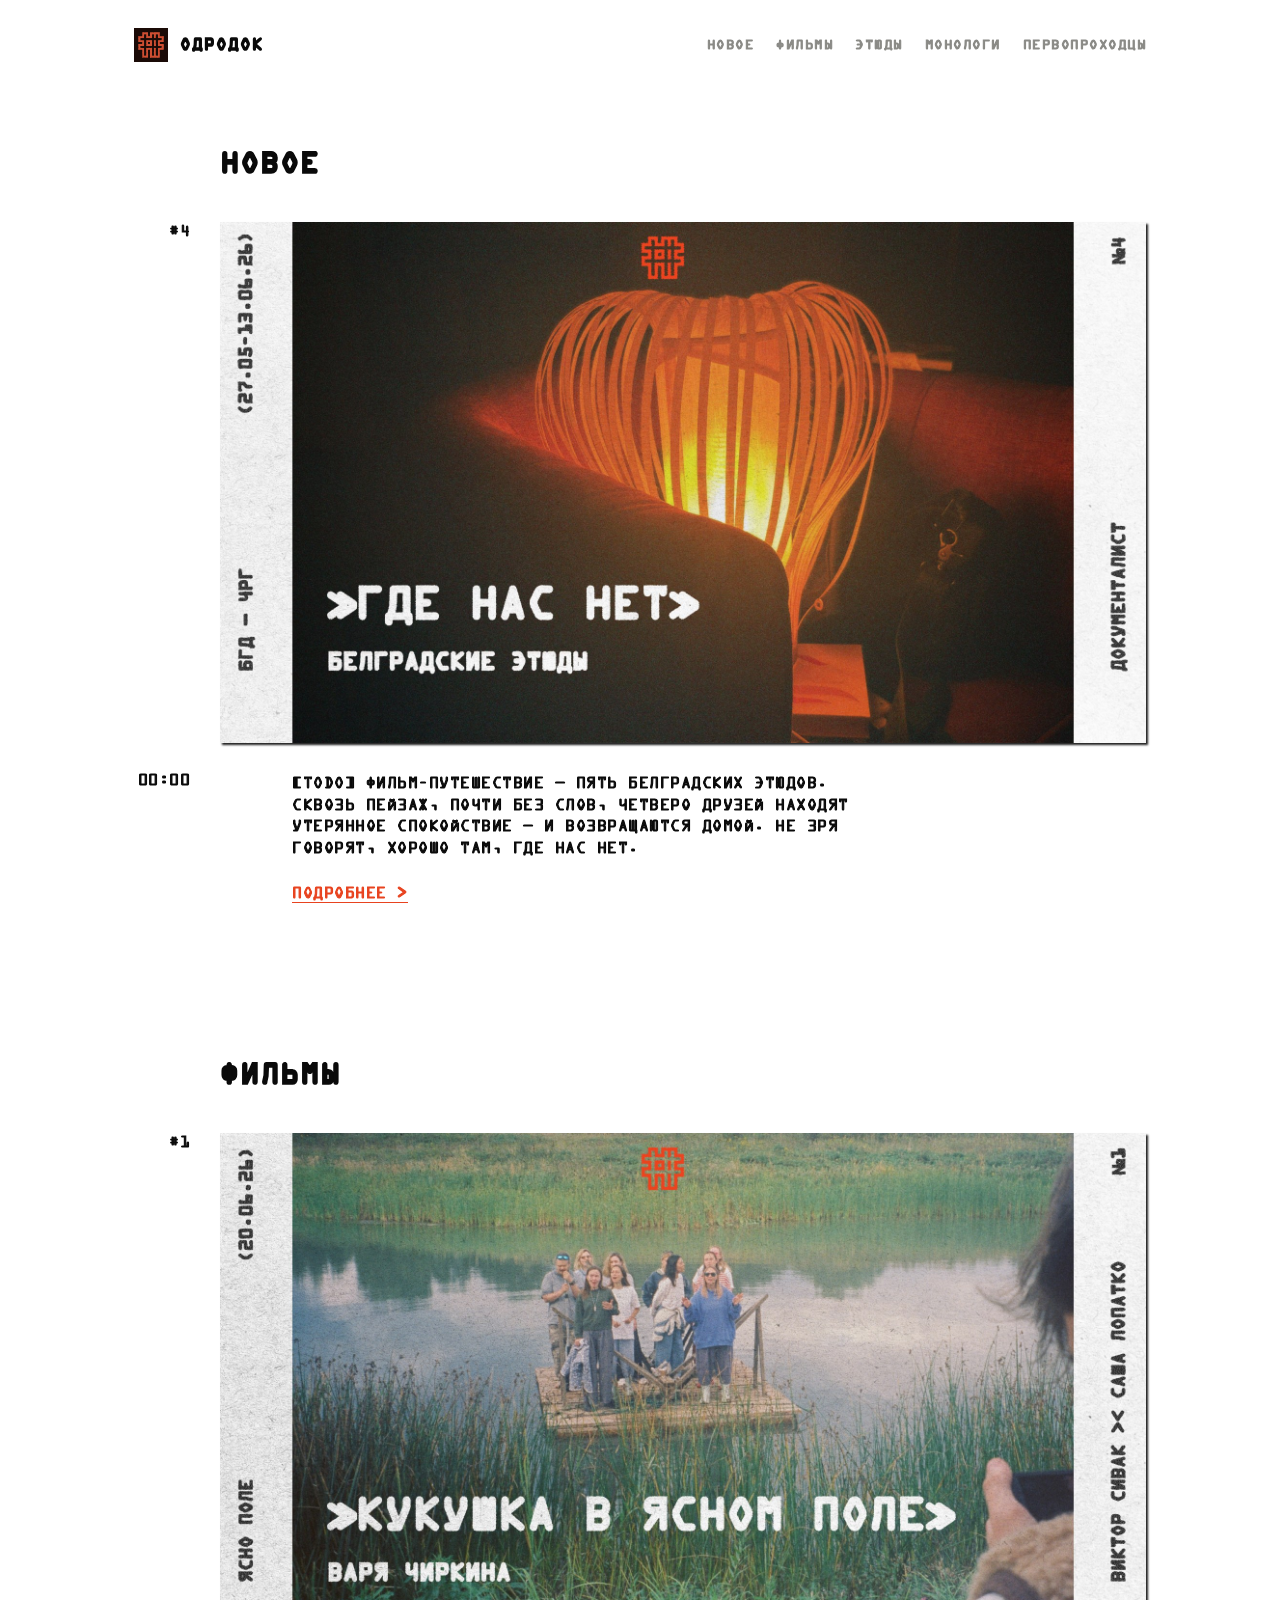
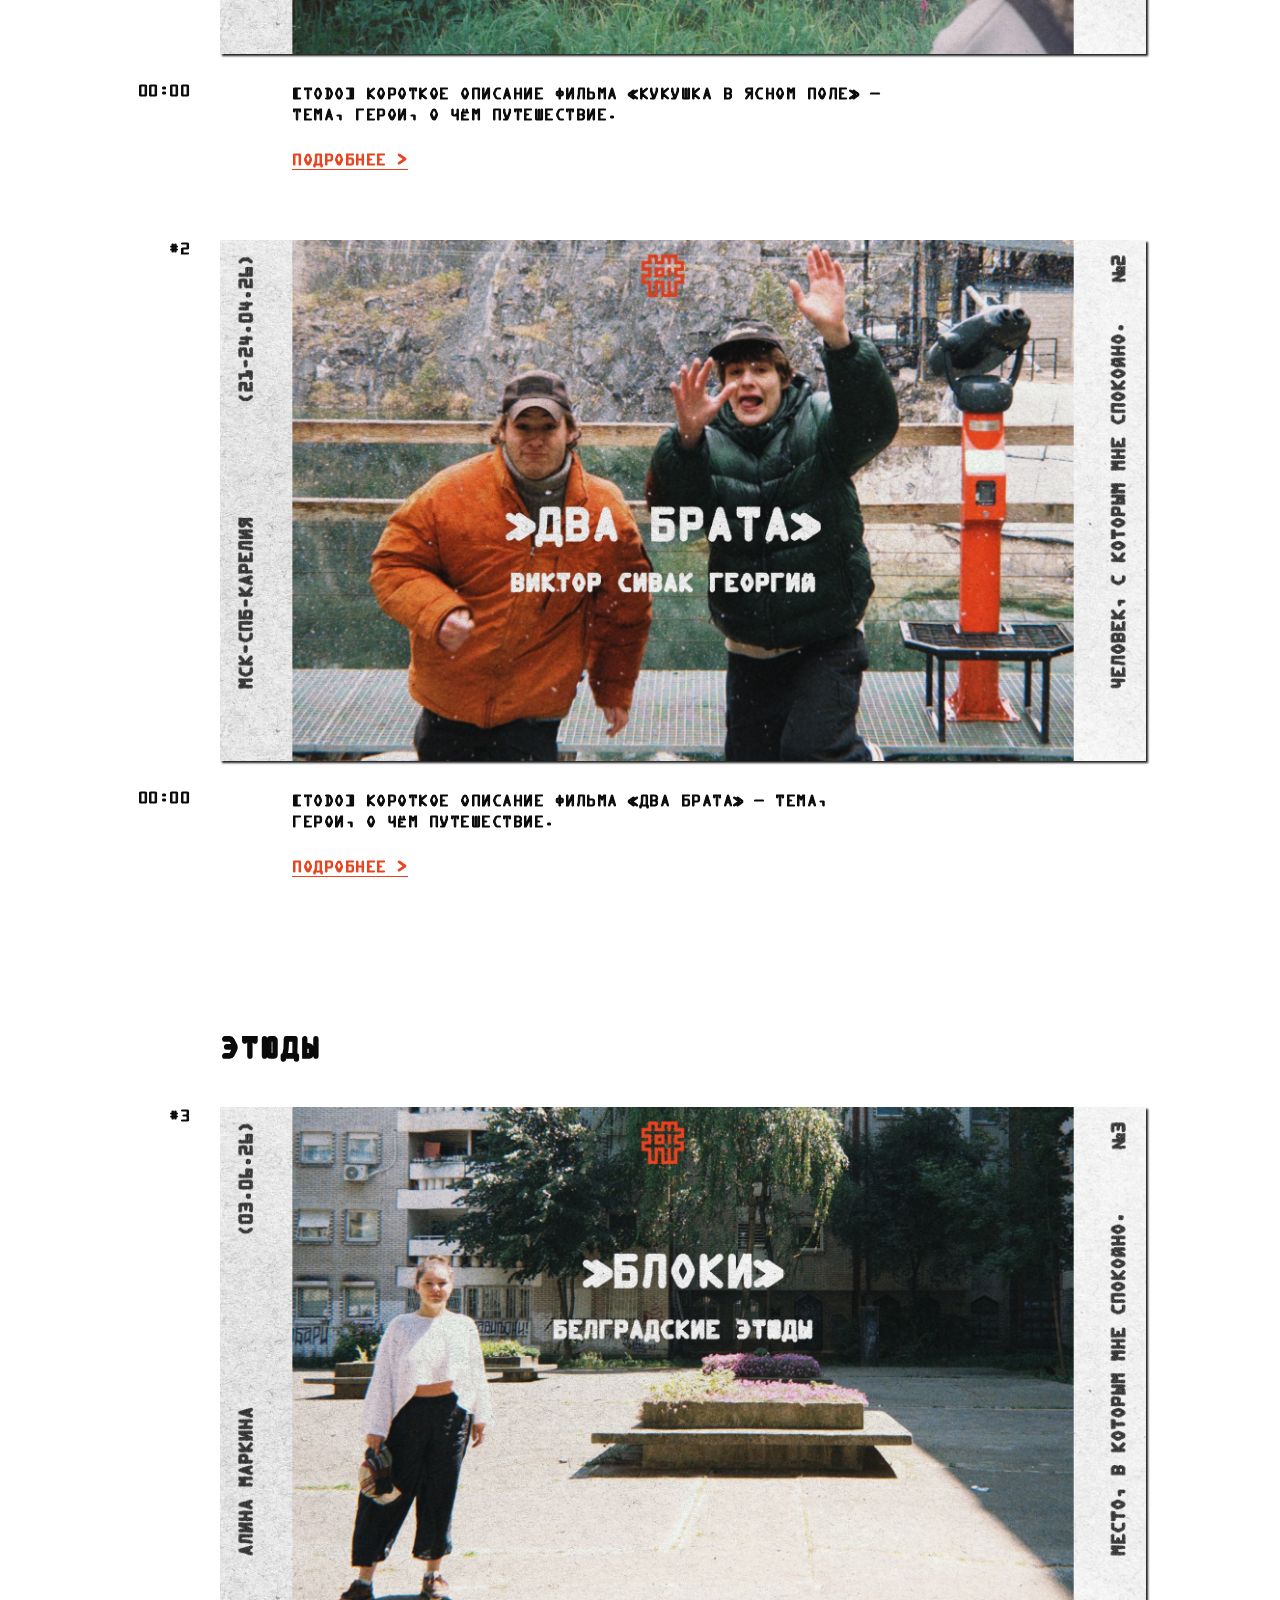
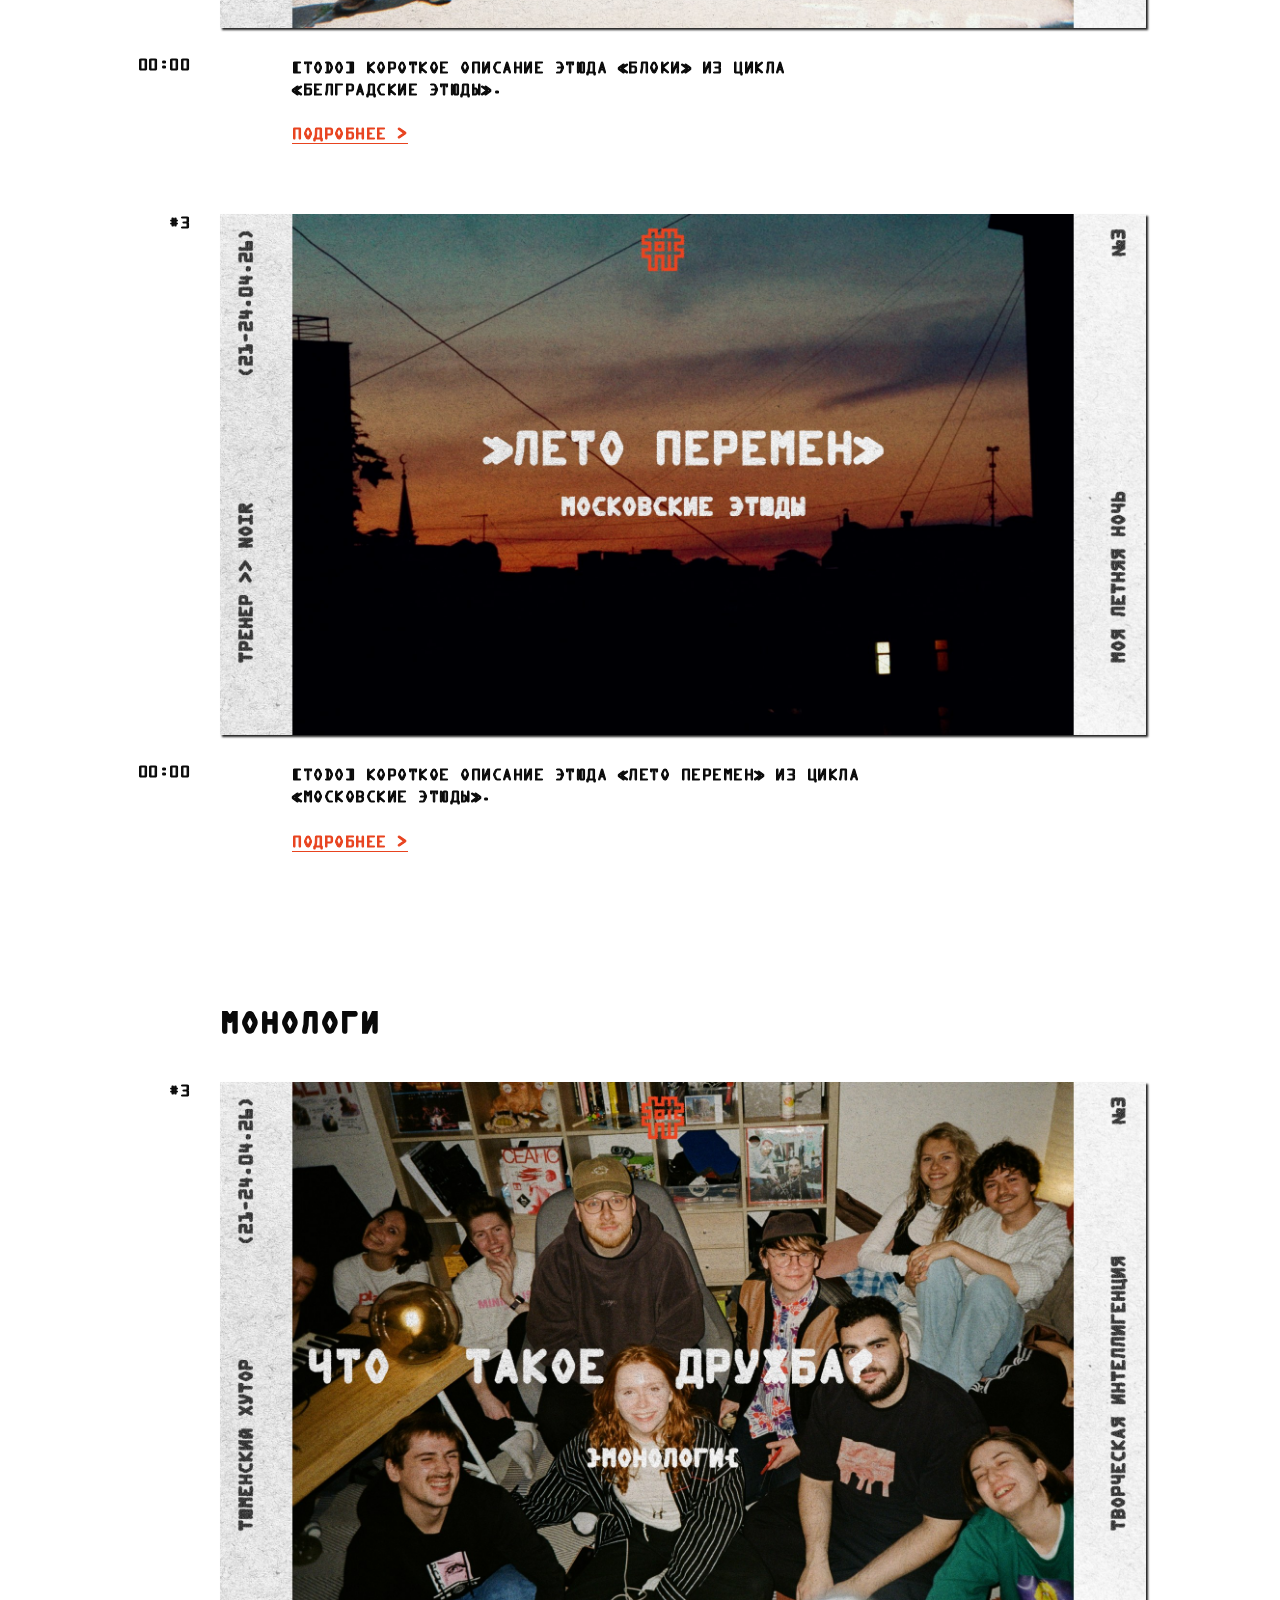
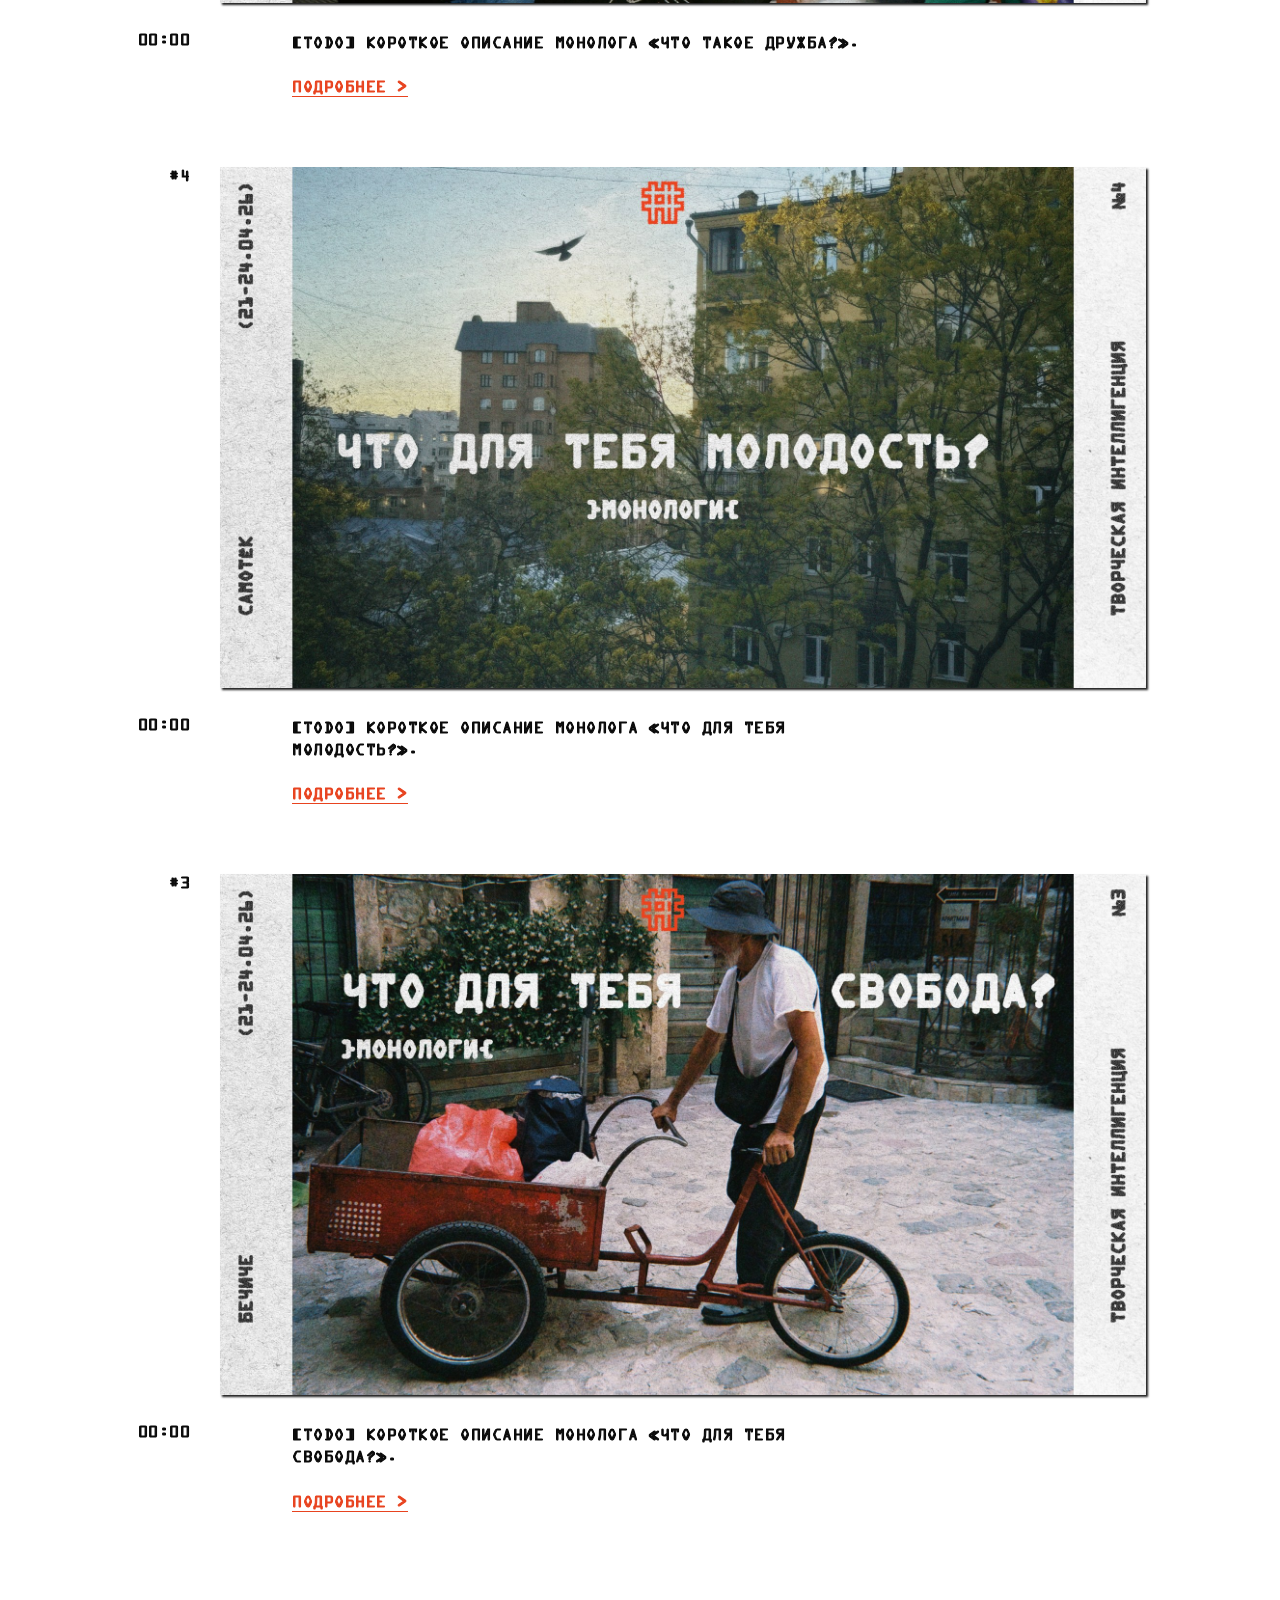
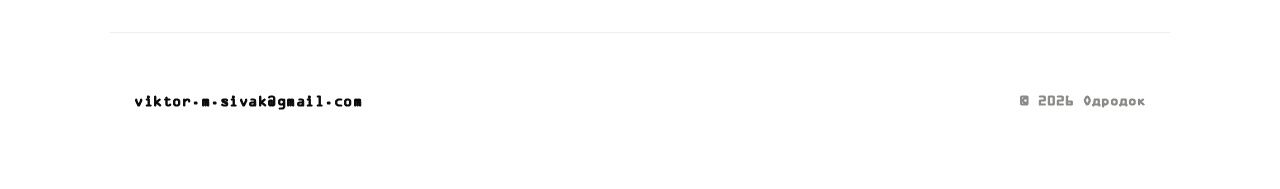
==== index.html @ 879e6e7f "Сайт odrodok.ru: главная, Первопроходцы, Воздух в Абрамцево" ====
<!DOCTYPE html>
<html lang="ru">
<head>
<meta charset="UTF-8">
<meta name="viewport" content="width=device-width, initial-scale=1.0">
<title>Одродок — документальные фильмы</title>
<meta name="description" content="Одродок — студия документального кино. Фильмы, этюды и монологи.">

<!--
  ЗАМЕНА ПЛЕЙСХОЛДЕРОВ:
  1) Kinescope: у каждой карточки атрибут data-video="KINESCOPE_ID_..." —
     впиши реальный id видео с kinescope.io (из ссылки/embed-кода), плеер подставится сам.
  2) Описания фильмов и хронометраж — черновой текст, отмечен как [TODO].
  Обложки — готовые файлы из папки проекта, лежат в assets/cards/.
-->

<style>
  @font-face{
    font-family: 'OCRABecker';
    src: url('assets/fonts/ocra-becker.otf') format('opentype');
    font-weight: normal;
    font-style: normal;
  }

  :root{
    --bg:#ffffff;
    --ink:#0a0a0a;
    --grey:#8a8a86;
    --accent:#e8431f;
    --paper:#f2f0ea;

    --frame-w: 1060px;
    /* колонка цифр слева + отбивка до рамки обложки */
    --num-col: 56px;
    --num-gap: 30px;
    /* ширина бокового поля обложки — 150/1920 исходника */
    --side: 7.8125%;

    /* толщина обводки текста */
    --stroke: 1.1px;
    --stroke-h: 1.7px; /* заголовки */

    /* единый кегль основного текста: цифры, описание, кнопка */
    --fs-body: 14px;
  }

  *{box-sizing:border-box;margin:0;padding:0;}

  body{
    background:var(--bg);
    color:var(--ink);
    font-family:'OCRABecker', monospace;
  }

  /* ОБВОДКА ТЕКСТА
     paint-order: stroke fill — обводка рисуется ПОД заливкой,
     поэтому буква утолщается наружу и контур виден, а не съедает внутренности.
     Толщина правится в одном месте — переменной --stroke. */
  body, h2, p, a, span, button, div{
    paint-order: stroke fill;
    -webkit-text-stroke: var(--stroke) currentColor;
  }

  a{color:inherit;text-decoration:none;}

  /* HEADER */
  header{
    display:flex;align-items:center;justify-content:space-between;
    max-width:var(--frame-w);margin:0 auto;
    padding:28px 24px 10px;
  }
  header .brand{display:flex;align-items:center;gap:12px;}
  header .brand img{width:34px;height:34px;display:block;}
  header .brand span{
    -webkit-text-stroke: var(--stroke-h) currentColor;
    font-size:15px;letter-spacing:1px;text-transform:uppercase;
  }
  header nav{display:flex;gap:22px;font-size:12px;letter-spacing:0.5px;text-transform:uppercase;}
  header nav a{color:var(--grey);}
  header nav a:hover{color:var(--ink);}

  /* SECTIONS */
  section.group{
    max-width:var(--frame-w);margin:0 auto;
    padding:80px 24px 10px;
  }
  /* заголовок встаёт по левой линии обложки (после колонки цифр) */
  section.group h2{
    -webkit-text-stroke: var(--stroke-h) currentColor;
    margin-left: calc(var(--num-col) + var(--num-gap));
    font-size:26px;
    letter-spacing:1px;
    text-transform:uppercase;
    margin-bottom:44px;
  }

  /* CARD — двухколоночная сетка: цифры | контент */
  .card{
    display:grid;
    grid-template-columns: var(--num-col) 1fr;
    column-gap: var(--num-gap);
    margin-bottom:70px;
  }
  /* колонка цифр: выравнивание по правому краю */
  .card .num{
    text-align:right;
    font-size:var(--fs-body);
    letter-spacing:0.5px;
    padding-top:2px;
  }

  /* ОБЛОЖКА — готовый файл целиком, 16:9, с тенью */
  .filmframe{
    display:block;
    aspect-ratio: 16 / 9;
    box-shadow: 2px 2px 2px rgba(0,0,0,0.88);
  }
  .filmframe img{display:block;width:100%;height:100%;object-fit:cover;}

  /* ОПИСАНИЕ — отступ равен боковому полю обложки */
  .card .meta{
    grid-column: 2;
    padding-left: var(--side);
    padding-top:30px;
  }
  /* описание — тот же кегль и трекинг, что у цифр */
  .card .meta p{
    font-size:var(--fs-body);
    line-height:1.55;
    letter-spacing:0.5px;
    text-transform:uppercase;
    max-width:600px;
  }
  .card .watch{
    display:inline-block;
    margin-top:26px;
    font-size:var(--fs-body);
    letter-spacing:0.5px;
    text-transform:uppercase;
    color:var(--accent);
    border-bottom:1px solid var(--accent);
    cursor:pointer;
    background:none;
    border-top:none;border-left:none;border-right:none;
    font-family:inherit;
    padding:0 0 2px;
  }
  .card .watch:hover{opacity:0.7;}

  /* строка с таймингом: цифра слева, описание справа */
  .card .num.runtime{padding-top:30px;}

  /* FOOTER */
  footer{
    max-width:var(--frame-w);margin:40px auto 0;
    padding:60px 24px 80px;
    display:flex;justify-content:space-between;align-items:center;
    border-top:1px solid #eee;
  }
  footer .contact a{
    font-size:13px;letter-spacing:0.5px;
  }
  footer .copy{
    font-size:12px;color:var(--grey);
  }

  /* MODAL PLAYER */
  .player-overlay{
    position:fixed;inset:0;
    background:rgba(10,10,10,0.92);
    display:none;align-items:center;justify-content:center;
    z-index:100;padding:40px 20px;
  }
  .player-overlay.open{display:flex;}
  .player-box{
    width:100%;max-width:1100px;
    aspect-ratio:16/9;background:#111;position:relative;
  }
  .player-box iframe{width:100%;height:100%;border:0;display:block;}
  .player-close{
    position:absolute;top:-40px;right:0;
    background:none;border:none;color:#fff;font-family:inherit;
    font-size:14px;letter-spacing:1px;text-transform:uppercase;
  }

  @media(max-width:640px){
    :root{--num-col:34px;--num-gap:12px;}
    section.group h2{font-size:19px;margin-bottom:28px;}
    .card .num{font-size:11px;}
  }
</style>
</head>
<body>

<header>
  <div class="brand">
    <img src="assets/logo.png" alt="Одродок">
    <span>Одродок</span>
  </div>
  <nav>
    <a href="#new">Новое</a>
    <a href="#films">Фильмы</a>
    <a href="#etudes">Этюды</a>
    <a href="#monologues">Монологи</a>
    <a href="pervoprohodcy.html">Первопроходцы</a>
  </nav>
</header>

<!-- НОВОЕ -->
<section class="group" id="new">
  <h2>Новое</h2>

  <div class="card">
    <div class="num">#4</div>
    <div class="filmframe"><img src="assets/cards/gde-nas-net.jpg" alt="Где нас нет — Белградские этюды"></div>
    <div class="num runtime">00:00</div>
    <div class="meta">
      <p>[TODO] Фильм-путешествие — пять белградских этюдов. Сквозь пейзаж, почти без слов, четверо друзей находят утерянное спокойствие — и возвращаются домой. Не зря говорят, хорошо там, где нас нет.</p>
      <button class="watch" data-video="KINESCOPE_ID_GDE_NAS_NET">Подробнее &gt;</button>
    </div>
  </div>
</section>

<!-- ФИЛЬМЫ -->
<section class="group" id="films">
  <h2>Фильмы</h2>

  <div class="card">
    <div class="num">#1</div>
    <div class="filmframe"><img src="assets/cards/kukushka.jpg" alt="Кукушка в Ясном поле"></div>
    <div class="num runtime">00:00</div>
    <div class="meta">
      <p>[TODO] Короткое описание фильма «Кукушка в Ясном поле» — тема, герои, о чём путешествие.</p>
      <button class="watch" data-video="KINESCOPE_ID_KUKUSHKA">Подробнее &gt;</button>
    </div>
  </div>

  <div class="card">
    <div class="num">#2</div>
    <div class="filmframe"><img src="assets/cards/dva-brata.jpg" alt="Два брата"></div>
    <div class="num runtime">00:00</div>
    <div class="meta">
      <p>[TODO] Короткое описание фильма «Два брата» — тема, герои, о чём путешествие.</p>
      <button class="watch" data-video="KINESCOPE_ID_DVA_BRATA">Подробнее &gt;</button>
    </div>
  </div>
</section>

<!-- ЭТЮДЫ -->
<section class="group" id="etudes">
  <h2>Этюды</h2>

  <div class="card">
    <div class="num">#3</div>
    <div class="filmframe"><img src="assets/cards/bloki.jpg" alt="Блоки — Белградские этюды"></div>
    <div class="num runtime">00:00</div>
    <div class="meta">
      <p>[TODO] Короткое описание этюда «Блоки» из цикла «Белградские этюды».</p>
      <button class="watch" data-video="KINESCOPE_ID_BLOKI">Подробнее &gt;</button>
    </div>
  </div>

  <div class="card">
    <div class="num">#3</div>
    <div class="filmframe"><img src="assets/cards/leto-peremen.jpg" alt="Лето перемен — Московские этюды"></div>
    <div class="num runtime">00:00</div>
    <div class="meta">
      <p>[TODO] Короткое описание этюда «Лето перемен» из цикла «Московские этюды».</p>
      <button class="watch" data-video="KINESCOPE_ID_LETO_PEREMEN">Подробнее &gt;</button>
    </div>
  </div>
</section>

<!-- МОНОЛОГИ -->
<section class="group" id="monologues">
  <h2>Монологи</h2>

  <div class="card">
    <div class="num">#3</div>
    <div class="filmframe"><img src="assets/cards/chto-takoe-druzhba.jpg" alt="Что такое дружба?"></div>
    <div class="num runtime">00:00</div>
    <div class="meta">
      <p>[TODO] Короткое описание монолога «Что такое дружба?».</p>
      <button class="watch" data-video="KINESCOPE_ID_DRUZHBA">Подробнее &gt;</button>
    </div>
  </div>

  <div class="card">
    <div class="num">#4</div>
    <div class="filmframe"><img src="assets/cards/chto-dlya-tebya-molodost.jpg" alt="Что для тебя молодость?"></div>
    <div class="num runtime">00:00</div>
    <div class="meta">
      <p>[TODO] Короткое описание монолога «Что для тебя молодость?».</p>
      <button class="watch" data-video="KINESCOPE_ID_MOLODOST">Подробнее &gt;</button>
    </div>
  </div>

  <div class="card">
    <div class="num">#3</div>
    <div class="filmframe"><img src="assets/cards/chto-dlya-tebya-svoboda.jpg" alt="Что для тебя свобода?"></div>
    <div class="num runtime">00:00</div>
    <div class="meta">
      <p>[TODO] Короткое описание монолога «Что для тебя свобода?».</p>
      <button class="watch" data-video="KINESCOPE_ID_SVOBODA">Подробнее &gt;</button>
    </div>
  </div>
</section>

<footer>
  <div class="contact"><a href="mailto:viktor.m.sivak@gmail.com">viktor.m.sivak@gmail.com</a></div>
  <div class="copy">© 2026 Одродок</div>
</footer>

<div class="player-overlay" id="playerOverlay">
  <div class="player-box">
    <button class="player-close" id="playerClose">Закрыть ✕</button>
    <iframe id="playerFrame" src="" allow="autoplay; fullscreen; picture-in-picture" allowfullscreen></iframe>
  </div>
</div>

<script>
  var overlay = document.getElementById('playerOverlay');
  var frame = document.getElementById('playerFrame');

  document.querySelectorAll('.watch').forEach(function(btn){
    btn.addEventListener('click', function(){
      var id = btn.getAttribute('data-video');
      // Kinescope embed: замени KINESCOPE_ID_... в data-video на реальный id видео
      frame.src = 'https://kinescope.io/embed/' + id;
      overlay.classList.add('open');
    });
  });

  function closePlayer(){
    overlay.classList.remove('open');
    frame.src = '';
  }
  document.getElementById('playerClose').addEventListener('click', closePlayer);
  overlay.addEventListener('click', function(e){
    if(e.target === overlay) closePlayer();
  });
</script>

</body>
</html>
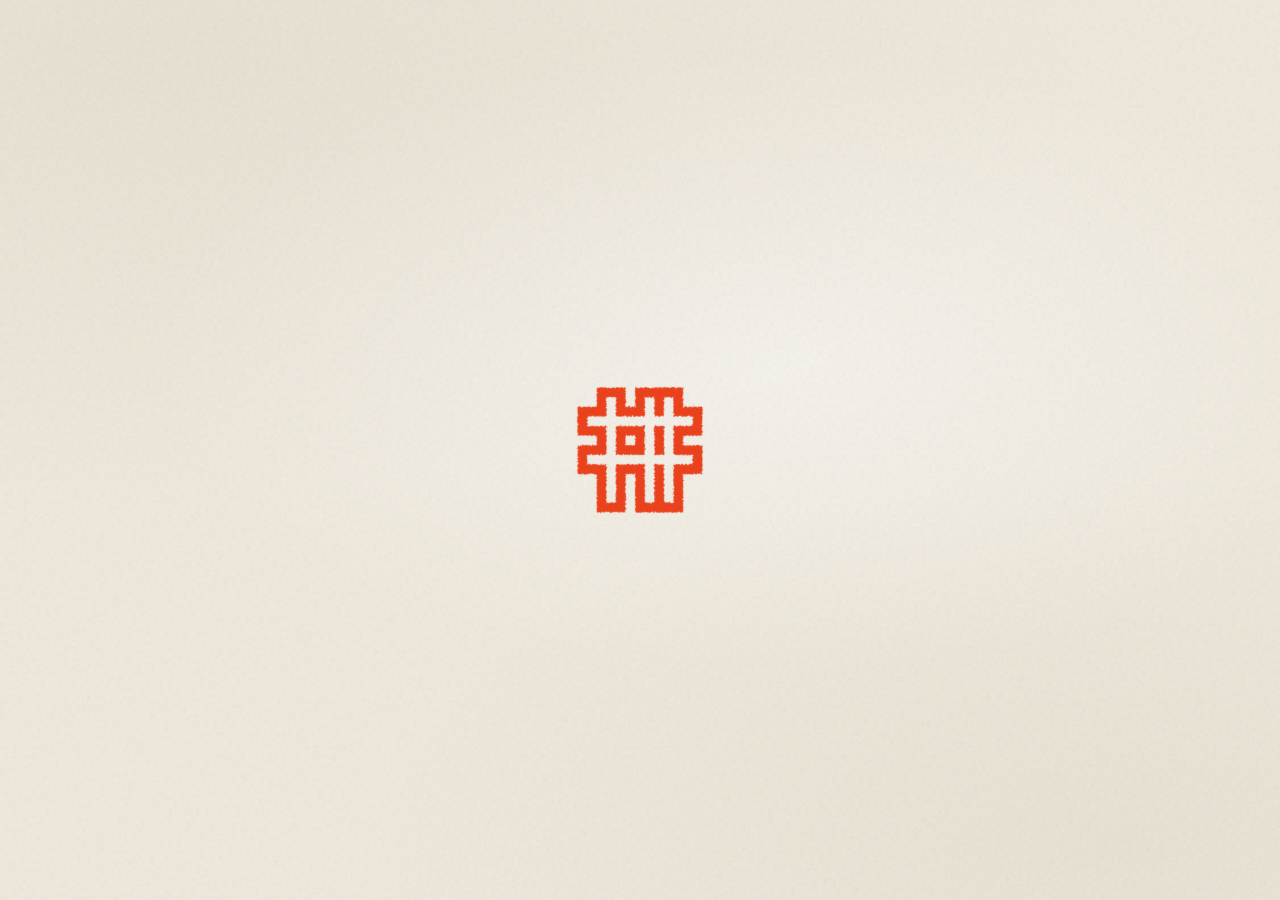
==== commit abe1599c: "Автодеплой на reg.ru через GitHub Actions; чистка неиспользуемых ассетов - index.html теперь заглушк" ====
--- a/index.html
+++ b/index.html
@@ -2,344 +2,67 @@
 <html lang="ru">
 <head>
 <meta charset="UTF-8">
-<meta name="viewport" content="width=device-width, initial-scale=1.0">
-<title>Одродок — документальные фильмы</title>
-<meta name="description" content="Одродок — студия документального кино. Фильмы, этюды и монологи.">
+<meta name="viewport" content="width=device-width, initial-scale=1">
+<title>Одродок</title>
+<meta name="description" content="Одродок — документальное кино.">
 
-<!--
-  ЗАМЕНА ПЛЕЙСХОЛДЕРОВ:
-  1) Kinescope: у каждой карточки атрибут data-video="KINESCOPE_ID_..." —
-     впиши реальный id видео с kinescope.io (из ссылки/embed-кода), плеер подставится сам.
-  2) Описания фильмов и хронометраж — черновой текст, отмечен как [TODO].
-  Обложки — готовые файлы из папки проекта, лежат в assets/cards/.
--->
+<link rel="icon" href="/favicon.ico" sizes="any">
+<link rel="apple-touch-icon" href="/assets/icons/apple-touch-icon.png">
+<link rel="manifest" href="/site.webmanifest">
+<meta name="theme-color" content="#f2ece0">
+<meta property="og:type" content="website">
+<meta property="og:site_name" content="Одродок">
+<meta property="og:title" content="Одродок">
+<meta property="og:description" content="Документальное кино.">
+<meta property="og:url" content="https://odrodok.ru/">
+<meta property="og:image" content="https://odrodok.ru/assets/icons/icon-512.png">
 
 <style>
-  @font-face{
-    font-family: 'OCRABecker';
-    src: url('assets/fonts/ocra-becker.otf') format('opentype');
-    font-weight: normal;
-    font-style: normal;
-  }
+@font-face{ font-family:"OCRABecker"; font-weight:400; font-style:normal; font-display:swap;
+  src:url('assets/fonts/ocra-becker.otf') format('opentype'); }
 
-  :root{
-    --bg:#ffffff;
-    --ink:#0a0a0a;
-    --grey:#8a8a86;
-    --accent:#e8431f;
-    --paper:#f2f0ea;
+:root{
+  --c-paper: rgb(242, 236, 224);
+  --c-ink:   rgb(23, 21, 18);
+  --paper:var(--c-paper); --ink:var(--c-ink);
+}
 
-    --frame-w: 1060px;
-    /* колонка цифр слева + отбивка до рамки обложки */
-    --num-col: 56px;
-    --num-gap: 30px;
-    /* ширина бокового поля обложки — 150/1920 исходника */
-    --side: 7.8125%;
+*{ box-sizing:border-box; }
 
-    /* толщина обводки текста */
-    --stroke: 1.1px;
-    --stroke-h: 1.7px; /* заголовки */
+html,body{ margin:0; padding:0; height:100%; }
 
-    /* единый кегль основного текста: цифры, описание, кнопка */
-    --fs-body: 14px;
-  }
+body{
+  display:flex; align-items:center; justify-content:center;
+  color:var(--ink);
+  font-family:"OCRABecker", monospace;
 
-  *{box-sizing:border-box;margin:0;padding:0;}
+  background-color:var(--paper);
+  background-image:
+    radial-gradient(120% 80% at 12% 6%,  rgba(120, 95, 55, .055), transparent 62%),
+    radial-gradient(100% 70% at 88% 94%, rgba(120, 95, 55, .05),  transparent 60%),
+    radial-gradient(70% 50% at 60% 40%,  rgba(255,255,255,.5),    transparent 70%);
+  background-attachment:fixed;
+}
 
-  body{
-    background:var(--bg);
-    color:var(--ink);
-    font-family:'OCRABecker', monospace;
-  }
+/* зерно бумаги — два слоя */
+body::before,
+body::after{
+  content:""; position:fixed; inset:0; pointer-events:none; mix-blend-mode:multiply;
+}
+body::before{
+  z-index:2; opacity:.075;
+  background-image:url("data:image/svg+xml,%3Csvg xmlns='http://www.w3.org/2000/svg' width='300' height='300'%3E%3Cfilter id='f'%3E%3CfeTurbulence type='fractalNoise' baseFrequency='0.22' numOctaves='5' stitchTiles='stitch'/%3E%3C/filter%3E%3Crect width='100%25' height='100%25' filter='url(%23f)'/%3E%3C/svg%3E");
+}
+body::after{
+  z-index:3; opacity:.11;
+  background-image:url("data:image/svg+xml,%3Csvg xmlns='http://www.w3.org/2000/svg' width='220' height='220'%3E%3Cfilter id='n'%3E%3CfeTurbulence type='fractalNoise' baseFrequency='0.9' numOctaves='4' stitchTiles='stitch'/%3E%3C/filter%3E%3Crect width='100%25' height='100%25' filter='url(%23n)'/%3E%3C/svg%3E");
+}
 
-  /* ОБВОДКА ТЕКСТА
-     paint-order: stroke fill — обводка рисуется ПОД заливкой,
-     поэтому буква утолщается наружу и контур виден, а не съедает внутренности.
-     Толщина правится в одном месте — переменной --stroke. */
-  body, h2, p, a, span, button, div{
-    paint-order: stroke fill;
-    -webkit-text-stroke: var(--stroke) currentColor;
-  }
-
-  a{color:inherit;text-decoration:none;}
-
-  /* HEADER */
-  header{
-    display:flex;align-items:center;justify-content:space-between;
-    max-width:var(--frame-w);margin:0 auto;
-    padding:28px 24px 10px;
-  }
-  header .brand{display:flex;align-items:center;gap:12px;}
-  header .brand img{width:34px;height:34px;display:block;}
-  header .brand span{
-    -webkit-text-stroke: var(--stroke-h) currentColor;
-    font-size:15px;letter-spacing:1px;text-transform:uppercase;
-  }
-  header nav{display:flex;gap:22px;font-size:12px;letter-spacing:0.5px;text-transform:uppercase;}
-  header nav a{color:var(--grey);}
-  header nav a:hover{color:var(--ink);}
-
-  /* SECTIONS */
-  section.group{
-    max-width:var(--frame-w);margin:0 auto;
-    padding:80px 24px 10px;
-  }
-  /* заголовок встаёт по левой линии обложки (после колонки цифр) */
-  section.group h2{
-    -webkit-text-stroke: var(--stroke-h) currentColor;
-    margin-left: calc(var(--num-col) + var(--num-gap));
-    font-size:26px;
-    letter-spacing:1px;
-    text-transform:uppercase;
-    margin-bottom:44px;
-  }
-
-  /* CARD — двухколоночная сетка: цифры | контент */
-  .card{
-    display:grid;
-    grid-template-columns: var(--num-col) 1fr;
-    column-gap: var(--num-gap);
-    margin-bottom:70px;
-  }
-  /* колонка цифр: выравнивание по правому краю */
-  .card .num{
-    text-align:right;
-    font-size:var(--fs-body);
-    letter-spacing:0.5px;
-    padding-top:2px;
-  }
-
-  /* ОБЛОЖКА — готовый файл целиком, 16:9, с тенью */
-  .filmframe{
-    display:block;
-    aspect-ratio: 16 / 9;
-    box-shadow: 2px 2px 2px rgba(0,0,0,0.88);
-  }
-  .filmframe img{display:block;width:100%;height:100%;object-fit:cover;}
-
-  /* ОПИСАНИЕ — отступ равен боковому полю обложки */
-  .card .meta{
-    grid-column: 2;
-    padding-left: var(--side);
-    padding-top:30px;
-  }
-  /* описание — тот же кегль и трекинг, что у цифр */
-  .card .meta p{
-    font-size:var(--fs-body);
-    line-height:1.55;
-    letter-spacing:0.5px;
-    text-transform:uppercase;
-    max-width:600px;
-  }
-  .card .watch{
-    display:inline-block;
-    margin-top:26px;
-    font-size:var(--fs-body);
-    letter-spacing:0.5px;
-    text-transform:uppercase;
-    color:var(--accent);
-    border-bottom:1px solid var(--accent);
-    cursor:pointer;
-    background:none;
-    border-top:none;border-left:none;border-right:none;
-    font-family:inherit;
-    padding:0 0 2px;
-  }
-  .card .watch:hover{opacity:0.7;}
-
-  /* строка с таймингом: цифра слева, описание справа */
-  .card .num.runtime{padding-top:30px;}
-
-  /* FOOTER */
-  footer{
-    max-width:var(--frame-w);margin:40px auto 0;
-    padding:60px 24px 80px;
-    display:flex;justify-content:space-between;align-items:center;
-    border-top:1px solid #eee;
-  }
-  footer .contact a{
-    font-size:13px;letter-spacing:0.5px;
-  }
-  footer .copy{
-    font-size:12px;color:var(--grey);
-  }
-
-  /* MODAL PLAYER */
-  .player-overlay{
-    position:fixed;inset:0;
-    background:rgba(10,10,10,0.92);
-    display:none;align-items:center;justify-content:center;
-    z-index:100;padding:40px 20px;
-  }
-  .player-overlay.open{display:flex;}
-  .player-box{
-    width:100%;max-width:1100px;
-    aspect-ratio:16/9;background:#111;position:relative;
-  }
-  .player-box iframe{width:100%;height:100%;border:0;display:block;}
-  .player-close{
-    position:absolute;top:-40px;right:0;
-    background:none;border:none;color:#fff;font-family:inherit;
-    font-size:14px;letter-spacing:1px;text-transform:uppercase;
-  }
-
-  @media(max-width:640px){
-    :root{--num-col:34px;--num-gap:12px;}
-    section.group h2{font-size:19px;margin-bottom:28px;}
-    .card .num{font-size:11px;}
-  }
+.mark{ position:relative; z-index:1; }
+.mark img{ display:block; width:clamp(64px, 12vw, 128px); height:auto; }
 </style>
 </head>
 <body>
-
-<header>
-  <div class="brand">
-    <img src="assets/logo.png" alt="Одродок">
-    <span>Одродок</span>
-  </div>
-  <nav>
-    <a href="#new">Новое</a>
-    <a href="#films">Фильмы</a>
-    <a href="#etudes">Этюды</a>
-    <a href="#monologues">Монологи</a>
-    <a href="pervoprohodcy.html">Первопроходцы</a>
-  </nav>
-</header>
-
-<!-- НОВОЕ -->
-<section class="group" id="new">
-  <h2>Новое</h2>
-
-  <div class="card">
-    <div class="num">#4</div>
-    <div class="filmframe"><img src="assets/cards/gde-nas-net.jpg" alt="Где нас нет — Белградские этюды"></div>
-    <div class="num runtime">00:00</div>
-    <div class="meta">
-      <p>[TODO] Фильм-путешествие — пять белградских этюдов. Сквозь пейзаж, почти без слов, четверо друзей находят утерянное спокойствие — и возвращаются домой. Не зря говорят, хорошо там, где нас нет.</p>
-      <button class="watch" data-video="KINESCOPE_ID_GDE_NAS_NET">Подробнее &gt;</button>
-    </div>
-  </div>
-</section>
-
-<!-- ФИЛЬМЫ -->
-<section class="group" id="films">
-  <h2>Фильмы</h2>
-
-  <div class="card">
-    <div class="num">#1</div>
-    <div class="filmframe"><img src="assets/cards/kukushka.jpg" alt="Кукушка в Ясном поле"></div>
-    <div class="num runtime">00:00</div>
-    <div class="meta">
-      <p>[TODO] Короткое описание фильма «Кукушка в Ясном поле» — тема, герои, о чём путешествие.</p>
-      <button class="watch" data-video="KINESCOPE_ID_KUKUSHKA">Подробнее &gt;</button>
-    </div>
-  </div>
-
-  <div class="card">
-    <div class="num">#2</div>
-    <div class="filmframe"><img src="assets/cards/dva-brata.jpg" alt="Два брата"></div>
-    <div class="num runtime">00:00</div>
-    <div class="meta">
-      <p>[TODO] Короткое описание фильма «Два брата» — тема, герои, о чём путешествие.</p>
-      <button class="watch" data-video="KINESCOPE_ID_DVA_BRATA">Подробнее &gt;</button>
-    </div>
-  </div>
-</section>
-
-<!-- ЭТЮДЫ -->
-<section class="group" id="etudes">
-  <h2>Этюды</h2>
-
-  <div class="card">
-    <div class="num">#3</div>
-    <div class="filmframe"><img src="assets/cards/bloki.jpg" alt="Блоки — Белградские этюды"></div>
-    <div class="num runtime">00:00</div>
-    <div class="meta">
-      <p>[TODO] Короткое описание этюда «Блоки» из цикла «Белградские этюды».</p>
-      <button class="watch" data-video="KINESCOPE_ID_BLOKI">Подробнее &gt;</button>
-    </div>
-  </div>
-
-  <div class="card">
-    <div class="num">#3</div>
-    <div class="filmframe"><img src="assets/cards/leto-peremen.jpg" alt="Лето перемен — Московские этюды"></div>
-    <div class="num runtime">00:00</div>
-    <div class="meta">
-      <p>[TODO] Короткое описание этюда «Лето перемен» из цикла «Московские этюды».</p>
-      <button class="watch" data-video="KINESCOPE_ID_LETO_PEREMEN">Подробнее &gt;</button>
-    </div>
-  </div>
-</section>
-
-<!-- МОНОЛОГИ -->
-<section class="group" id="monologues">
-  <h2>Монологи</h2>
-
-  <div class="card">
-    <div class="num">#3</div>
-    <div class="filmframe"><img src="assets/cards/chto-takoe-druzhba.jpg" alt="Что такое дружба?"></div>
-    <div class="num runtime">00:00</div>
-    <div class="meta">
-      <p>[TODO] Короткое описание монолога «Что такое дружба?».</p>
-      <button class="watch" data-video="KINESCOPE_ID_DRUZHBA">Подробнее &gt;</button>
-    </div>
-  </div>
-
-  <div class="card">
-    <div class="num">#4</div>
-    <div class="filmframe"><img src="assets/cards/chto-dlya-tebya-molodost.jpg" alt="Что для тебя молодость?"></div>
-    <div class="num runtime">00:00</div>
-    <div class="meta">
-      <p>[TODO] Короткое описание монолога «Что для тебя молодость?».</p>
-      <button class="watch" data-video="KINESCOPE_ID_MOLODOST">Подробнее &gt;</button>
-    </div>
-  </div>
-
-  <div class="card">
-    <div class="num">#3</div>
-    <div class="filmframe"><img src="assets/cards/chto-dlya-tebya-svoboda.jpg" alt="Что для тебя свобода?"></div>
-    <div class="num runtime">00:00</div>
-    <div class="meta">
-      <p>[TODO] Короткое описание монолога «Что для тебя свобода?».</p>
-      <button class="watch" data-video="KINESCOPE_ID_SVOBODA">Подробнее &gt;</button>
-    </div>
-  </div>
-</section>
-
-<footer>
-  <div class="contact"><a href="mailto:viktor.m.sivak@gmail.com">viktor.m.sivak@gmail.com</a></div>
-  <div class="copy">© 2026 Одродок</div>
-</footer>
-
-<div class="player-overlay" id="playerOverlay">
-  <div class="player-box">
-    <button class="player-close" id="playerClose">Закрыть ✕</button>
-    <iframe id="playerFrame" src="" allow="autoplay; fullscreen; picture-in-picture" allowfullscreen></iframe>
-  </div>
-</div>
-
-<script>
-  var overlay = document.getElementById('playerOverlay');
-  var frame = document.getElementById('playerFrame');
-
-  document.querySelectorAll('.watch').forEach(function(btn){
-    btn.addEventListener('click', function(){
-      var id = btn.getAttribute('data-video');
-      // Kinescope embed: замени KINESCOPE_ID_... в data-video на реальный id видео
-      frame.src = 'https://kinescope.io/embed/' + id;
-      overlay.classList.add('open');
-    });
-  });
-
-  function closePlayer(){
-    overlay.classList.remove('open');
-    frame.src = '';
-  }
-  document.getElementById('playerClose').addEventListener('click', closePlayer);
-  overlay.addEventListener('click', function(e){
-    if(e.target === overlay) closePlayer();
-  });
-</script>
-
+  <div class="mark"><img src="assets/mark.webp" alt="Одродок"></div>
 </body>
 </html>
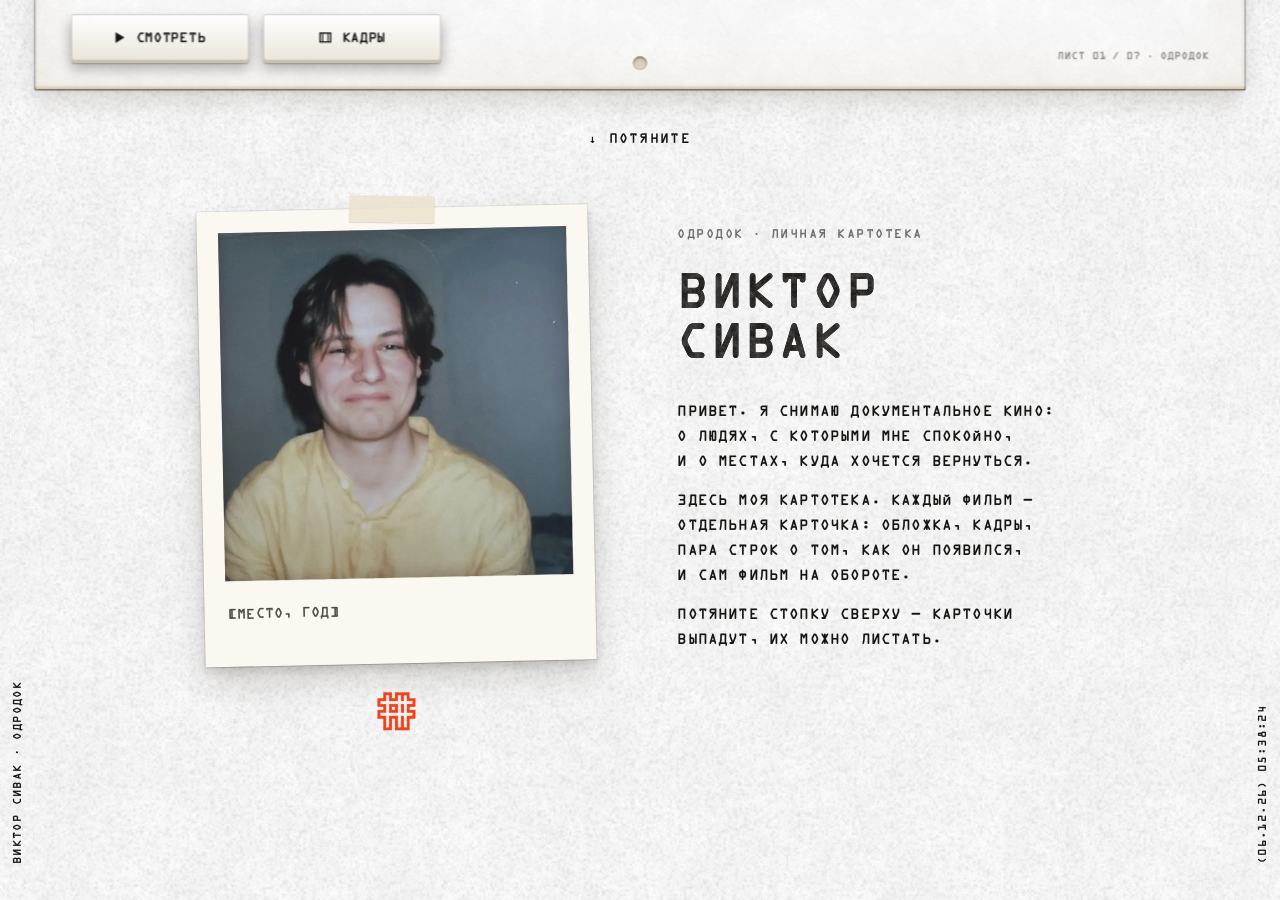
==== commit 7abd7e96: "Картотека: каркас — разметка, база, модель данных, заготовки частей index.html — сцена холста (1440×" ====
--- a/index.html
+++ b/index.html
@@ -2,13 +2,13 @@
 <html lang="ru">
 <head>
 <meta charset="UTF-8">
-<meta name="viewport" content="width=device-width, initial-scale=1">
+<meta name="viewport" content="width=device-width, initial-scale=1, viewport-fit=cover">
 <title>Одродок</title>
 <meta name="description" content="Одродок — документальное кино.">
 
-<link rel="icon" href="/favicon.ico" sizes="any">
-<link rel="apple-touch-icon" href="/assets/icons/apple-touch-icon.png">
-<link rel="manifest" href="/site.webmanifest">
+<link rel="icon" href="favicon.ico" sizes="any">
+<link rel="apple-touch-icon" href="assets/icons/apple-touch-icon.png">
+<link rel="manifest" href="site.webmanifest">
 <meta name="theme-color" content="#f2ece0">
 <meta property="og:type" content="website">
 <meta property="og:site_name" content="Одродок">
@@ -17,52 +17,147 @@
 <meta property="og:url" content="https://odrodok.ru/">
 <meta property="og:image" content="https://odrodok.ru/assets/icons/icon-512.png">
 
-<style>
-@font-face{ font-family:"OCRABecker"; font-weight:400; font-style:normal; font-display:swap;
-  src:url('assets/fonts/ocra-becker.otf') format('opentype'); }
+<!--
+  Картотека. Разметка общая для всех частей; кто что трогает —
+  docs/дизайн/передача-картотека.md, раздел «Раскладка файлов».
+  Состояние страницы — атрибуты на <body>, их ставит OD.set() из js/данные.js:
+    data-open="0|1"  data-sort="new|old"  data-sound="on|off"  data-phone="0|1"
+-->
+<link rel="stylesheet" href="css/база.css">
+<link rel="stylesheet" href="css/стопка.css">
+<link rel="stylesheet" href="css/переворот.css">
+<link rel="stylesheet" href="css/телефон.css">
 
-:root{
-  --c-paper: rgb(242, 236, 224);
-  --c-ink:   rgb(23, 21, 18);
-  --paper:var(--c-paper); --ink:var(--c-ink);
-}
+<script src="js/данные.js" defer></script>
+<script src="js/стопка.js" defer></script>
+<script src="js/переворот.js" defer></script>
+<script src="js/звук.js" defer></script>
+<script src="js/телефон.js" defer></script>
+</head>
+<body data-open="0" data-sort="new" data-sound="on" data-phone="0">
 
-*{ box-sizing:border-box; }
+<!-- поля экрана: прижаты к краям окна, не к сцене -->
+<div class="rail rail-l" aria-hidden="true">виктор сивак · одродок</div>
+<div class="rail rail-r" aria-hidden="true" data-role="clock">(00.00.00) 00:00:00</div>
 
-html,body{ margin:0; padding:0; height:100%; }
+<!-- сцена: геометрия холста 1440×900 (телефон 390×844), масштаб под окно — переменная --k -->
+<div class="stage" id="stage">
 
-body{
-  display:flex; align-items:center; justify-content:center;
-  color:var(--ink);
-  font-family:"OCRABecker", monospace;
+  <!-- верхняя панель: появляется, когда стопка доехала -->
+  <div class="panel" id="panel">
+    <button type="button" class="btn-orange" data-action="close">✕ Закрыть</button>
+    <div class="sw" role="group" aria-label="Порядок карточек">
+      <span class="sw-knob"></span>
+      <button type="button" class="sw-opt" data-action="sort" data-sort="new" aria-pressed="true"><span class="only-desk">сначала новые</span><span class="only-phone">новые</span></button>
+      <button type="button" class="sw-opt" data-action="sort" data-sort="old" aria-pressed="false"><span class="only-desk">сначала старые</span><span class="only-phone">старые</span></button>
+    </div>
+    <button type="button" class="btn-icon" data-action="sound" aria-label="Выключить звук" aria-pressed="true">
+      <svg width="14" height="12" viewBox="0 0 14 12" aria-hidden="true">
+        <path d="M1 4h2.5L7 1v10L3.5 8H1z" fill="currentColor"/>
+        <path class="snd-on" d="M9 3.5c1 .7 1 4.3 0 5M11 2c2 1.4 2 6.6 0 8" fill="none" stroke="currentColor" stroke-width="1.2" stroke-linecap="round"/>
+        <path class="snd-off" d="M9 4l4 4M13 4l-4 4" fill="none" stroke="currentColor" stroke-width="1.2" stroke-linecap="round"/>
+      </svg>
+    </button>
+  </div>
 
-  background-color:var(--paper);
-  background-image:
-    radial-gradient(120% 80% at 12% 6%,  rgba(120, 95, 55, .055), transparent 62%),
-    radial-gradient(100% 70% at 88% 94%, rgba(120, 95, 55, .05),  transparent 60%),
-    radial-gradient(70% 50% at 60% 40%,  rgba(255,255,255,.5),    transparent 70%);
-  background-attachment:fixed;
-}
+  <!-- первый экран -->
+  <section class="intro" id="intro" aria-label="Виктор Сивак">
+    <figure class="photo">
+      <img src="assets/kartoteka/фото.webp" data-fallback="none" alt="Виктор Сивак" width="392" height="392">
+      <span class="photo-shade"></span>
+      <figcaption>[место, год]</figcaption>
+      <span class="photo-tape"></span>
+    </figure>
+    <img class="sign" src="assets/kartoteka/знак.webp" data-fallback="assets/mark.webp" alt="Одродок" width="44" height="44">
+    <div class="intro-text">
+      <div class="eyebrow">одродок · личная картотека</div>
+      <h1 class="name">Виктор<br class="only-desk"> Сивак</h1>
+      <p>Привет. Я снимаю документальное кино: о людях, с которыми мне спокойно, и о местах, куда хочется вернуться.</p>
+      <p>Здесь моя картотека. Каждый фильм — отдельная карточка: обложка, кадры, пара строк о том, как он появился, и сам фильм на обороте.</p>
+      <p><span class="only-desk">Потяните стопку сверху — карточки выпадут, их можно листать.</span><span class="only-phone">Смахните вниз — карточки выпадут, их можно листать.</span></p>
+    </div>
+  </section>
 
-/* зерно бумаги — два слоя */
-body::before,
-body::after{
-  content:""; position:fixed; inset:0; pointer-events:none; mix-blend-mode:multiply;
-}
-body::before{
-  z-index:2; opacity:.075;
-  background-image:url("data:image/svg+xml,%3Csvg xmlns='http://www.w3.org/2000/svg' width='300' height='300'%3E%3Cfilter id='f'%3E%3CfeTurbulence type='fractalNoise' baseFrequency='0.22' numOctaves='5' stitchTiles='stitch'/%3E%3C/filter%3E%3Crect width='100%25' height='100%25' filter='url(%23f)'/%3E%3C/svg%3E");
-}
-body::after{
-  z-index:3; opacity:.11;
-  background-image:url("data:image/svg+xml,%3Csvg xmlns='http://www.w3.org/2000/svg' width='220' height='220'%3E%3Cfilter id='n'%3E%3CfeTurbulence type='fractalNoise' baseFrequency='0.9' numOctaves='4' stitchTiles='stitch'/%3E%3C/filter%3E%3Crect width='100%25' height='100%25' filter='url(%23n)'/%3E%3C/svg%3E");
-}
+  <!-- стопка: карточки вставляет OD.render() из шаблона ниже, двигает js/стопка.js -->
+  <div class="stack" id="stack" aria-label="Картотека">
+    <div class="stack-seat" id="stack-seat"></div>
+  </div>
 
-.mark{ position:relative; z-index:1; }
-.mark img{ display:block; width:clamp(64px, 12vw, 128px); height:auto; }
-</style>
-</head>
-<body>
-  <div class="mark"><img src="assets/mark.webp" alt="Одродок"></div>
+  <button type="button" class="pull" id="pull" data-action="open" aria-label="Вытянуть картотеку">↓ потяните</button>
+</div>
+
+<!--
+  Шаблон одной карточки. Заполняет OD.card() в js/данные.js.
+  data-role — куда кладутся данные, data-action — что делает кнопка.
+  Классы и роли менять только через передачу: на них стоят все части.
+-->
+<template id="tpl-card">
+  <article class="c" data-slug="" data-i="" data-depth="">
+    <button type="button" class="tab" data-action="pick" data-role="tab"></button>
+    <div class="c-persp">
+      <div class="flip" data-role="flip">
+
+        <section class="face card front" data-role="front">
+          <span class="ln hdr-l" data-role="hdr-l"></span>
+          <span class="ln hdr-r" data-role="hdr-r"></span>
+          <div class="cover-box">
+            <div class="cover-flip" data-role="cover-flip">
+              <div class="cface cover-front">
+                <img class="cover" data-role="cover" alt="">
+                <span class="ph cover-ph" data-role="cover-ph" hidden></span>
+                <span class="corner tl"></span><span class="corner tr"></span><span class="corner bl"></span><span class="corner br"></span>
+                <span class="light"></span>
+              </div>
+              <div class="cface cover-back" data-role="player"></div>
+            </div>
+          </div>
+          <div class="actions">
+            <button type="button" class="btn-white" data-action="watch">
+              <svg class="i-play" width="12" height="14" viewBox="0 0 12 14" aria-hidden="true"><path d="M1 1l10 6-10 6z" fill="currentColor"/></svg>
+              <svg class="i-stop" width="12" height="12" viewBox="0 0 12 12" aria-hidden="true"><rect x="1" y="1" width="10" height="10" fill="currentColor"/></svg>
+              <span class="t-play">Смотреть</span><span class="t-stop">Стоп</span>
+            </button>
+            <button type="button" class="btn-white" data-action="frames">
+              <svg width="14" height="12" viewBox="0 0 14 12" aria-hidden="true"><rect x="1" y="1" width="12" height="10" fill="none" stroke="currentColor" stroke-width="1.6"/><path d="M4 1v10M10 1v10" stroke="currentColor" stroke-width="1.2"/></svg>
+              Кадры
+            </button>
+          </div>
+          <dl class="fields" data-role="fields"></dl>
+          <p class="par desc" data-role="desc"></p>
+          <span class="sheet" data-role="sheet"></span>
+          <div class="wear" data-role="wear"></div>
+          <span class="mark" data-role="mark"></span>
+          <span class="hole"></span>
+          <span class="light"></span>
+        </section>
+
+        <section class="face card back" data-role="back">
+          <span class="ln hdr-l" data-role="back-hdr-l"></span>
+          <span class="ln hdr-r" data-role="back-hdr-r"></span>
+          <div class="shots-window">
+            <div class="strip" data-role="strip"></div>
+          </div>
+          <div class="shots-nav">
+            <button type="button" class="btn-white sq" data-action="shot-prev" aria-label="Предыдущий кадр"><span class="only-desk">↑</span><span class="only-phone">←</span></button>
+            <span class="counter" data-role="counter"></span>
+            <button type="button" class="btn-white sq" data-action="shot-next" aria-label="Следующий кадр"><span class="only-desk">↓</span><span class="only-phone">→</span></button>
+          </div>
+          <div class="thumbs" data-role="thumbs">
+            <span class="thumbs-frame"></span>
+          </div>
+          <div class="actions">
+            <button type="button" class="btn-white" data-action="to-front">↺ К обложке</button>
+          </div>
+          <span class="sheet" data-role="back-sheet"></span>
+          <div class="wear" data-role="back-wear"></div>
+          <span class="hole"></span>
+          <span class="light"></span>
+        </section>
+
+      </div>
+    </div>
+    <div class="shade"></div>
+  </article>
+</template>
 </body>
 </html>
--- a/css/база.css
+++ b/css/база.css
@@ -0,0 +1,398 @@
+/* ============================================================
+   css/база.css — токены, бумага, линовка 28 px, шрифты, сцена,
+   первый экран, общие кнопки, карточка «в покое». Хозяин: каркас.
+
+   Здесь только статичный вид: как всё выглядит в каждом состоянии
+   <body data-open/data-sort/data-sound>. Всё, что ДВИЖЕТСЯ
+   (transition, keyframes), — в стопка.css и переворот.css.
+   Исключения (простые проявления первого экрана и панели) помечены.
+
+   Лёгкий вариант для Safari (решение брифа):
+     · бумага и зерно — обычные слои background-image, без mix-blend
+       и background-blend-mode; текстуры запечены заранее (с прозрачностью);
+     · без -webkit-text-stroke: утолщение OCR-A запечено в ocra-bold.woff2;
+     · без text-shadow; краска машинки (background-clip:text) только
+       на имени «Виктор Сивак».
+
+   Геометрия — пиксели холста. Сцена 1440×900 (телефон 390×844)
+   масштабируется целиком: --k ставит js/данные.js.
+   ============================================================ */
+
+/* ── шрифты ─────────────────────────────────────────────────
+   Файлы кладёт исполнитель «файлы» в assets/kartoteka/.
+   Пока их нет — запасной OCR-A из assets/fonts/. */
+@font-face{font-family:"OCRA";font-weight:400;font-style:normal;font-display:swap;
+  src:url("../assets/kartoteka/ocra.woff2") format("woff2"),url("../assets/fonts/ocra-becker.woff2") format("woff2")}
+@font-face{font-family:"OCRA";font-weight:700;font-style:normal;font-display:swap;
+  src:url("../assets/kartoteka/ocra-bold.woff2") format("woff2"),url("../assets/fonts/ocra-becker.woff2") format("woff2")}
+@font-face{font-family:"Amatic SC";font-weight:700;font-style:normal;font-display:swap;
+  src:url("../assets/kartoteka/amatic-700.woff2") format("woff2")}
+
+/* ── токены ───────────────────────────────────────────────── */
+:root{
+  /* цвет — с холста (записка Орвина, раздел 3) */
+  --paper:#F2ECE0;            /* фон страницы */
+  --card:#F8F3E8;             /* бумага карточки */
+  --ink:#171512;              /* текст, активный ярлык */
+  --redline:rgba(226,69,28,.62); /* красная черта */
+  --rule:rgba(70,90,140,.15); /* синие линейки */
+  --pencil:#B8341A;           /* пометки карандашом */
+  --sign:#E2451C;             /* знак, кнопка «Закрыть», шкала плеера */
+  --sign2:#DC4A1E;
+  --photo:#FBF8F1;            /* бумага фотоотпечатка */
+  --ph:#E9E2D4;               /* место под картинку, которой ещё нет */
+  --edge:#DCD2C0;             /* нижняя кромка карточки */
+  --corner:#2A2520;           /* фотоуголки */
+  --shade:#2A2016;            /* затемнение задних карточек */
+
+  /* шрифт */
+  --font:"OCRA","OCR A Std","OCR A Extended",ui-monospace,monospace;
+  --hand:"Amatic SC",cursive;
+
+  /* сетка: всё стоит на линовке 28 px; текст садится на линейку */
+  --step:28px;
+  --sit:6px;                  /* сдвиг строки к линейке */
+  --sit-s:7px;                /* то же для мелких подписей */
+
+  /* движение (записка, раздел 4) — пользуются стопка и переворот */
+  --t-stack:1.3s;  --e-stack:cubic-bezier(.62,.02,.18,1);
+  --t-seat:.22s;   --e-seat:cubic-bezier(.3,0,.2,1);
+  --t-tabs:.4s;    --e-tabs:cubic-bezier(.3,.6,.2,1);   /* задержка 400 + (n−1)·220 мс */
+  --t-fall:.72s;   --e-fall:cubic-bezier(.5,.02,.8,.38);
+  --t-back:.9s;    --e-back:cubic-bezier(.15,.75,.3,1);
+  --t-row:.6s;     --e-row:cubic-bezier(.7,0,.22,1);    /* задержка .12s */
+  --t-rowin:.45s;                                       /* задержка .35s */
+  --t-cover:.9s;   --t-flip:1s;
+  --e-flip1:cubic-bezier(.55,0,.85,.5); --e-flip2:cubic-bezier(.15,.5,.45,1);
+  --t-strip:.6s;   --e-strip:cubic-bezier(.68,0,.2,1.04);
+
+  /* сцена */
+  --k:1;
+  --W:1440px; --H:900px;
+}
+@media (max-width:767px){
+  :root{--W:390px;--H:844px}
+}
+
+/* ── страница и бумага ───────────────────────────────────── */
+html,body{margin:0;padding:0;height:100%;overflow:hidden}
+*,*::before,*::after{box-sizing:border-box}
+body{
+  color:var(--ink);
+  font-family:var(--font);font-weight:700;font-synthesis:none;
+  text-transform:uppercase;letter-spacing:.05em;
+  -webkit-font-smoothing:antialiased;
+  -webkit-text-size-adjust:100%;text-size-adjust:100%;
+  background-color:var(--paper);
+  /* зерно и бумага — запечённые текстуры с прозрачностью, обычными слоями;
+     виньетка — как на холсте */
+  background-image:
+    url("../assets/kartoteka/зерно.webp"),
+    url("../assets/kartoteka/бумага.webp"),
+    radial-gradient(120% 80% at 12% 6%,rgba(120,95,55,.08),transparent 62%),
+    radial-gradient(100% 70% at 88% 94%,rgba(120,95,55,.09),transparent 60%);
+  background-size:420px,512px,100% 100%,100% 100%;
+  touch-action:none;
+  overscroll-behavior:none;
+}
+button{font:inherit;text-transform:inherit;letter-spacing:inherit;color:inherit;-webkit-tap-highlight-color:transparent}
+a{color:var(--ink)}a:hover{color:var(--sign)}
+:focus-visible{outline:2px solid var(--pencil);outline-offset:2px}
+[hidden]{display:none!important}
+
+.only-phone{display:none}
+@media (max-width:767px){
+  .only-desk{display:none}
+  .only-phone{display:inline}
+}
+
+/* ── сцена ─────────────────────────────────────────────────── */
+.stage{
+  position:fixed;left:50%;top:50%;
+  width:var(--W);height:var(--H);
+  transform:translate(-50%,-50%) scale(var(--k));
+  transform-origin:50% 50%;
+}
+
+/* поля экрана: вертикальные надписи у краёв окна */
+.rail{
+  position:fixed;z-index:50;pointer-events:none;
+  writing-mode:vertical-rl;transform:rotate(180deg);white-space:nowrap;
+  bottom:calc(40px * var(--k));
+  font-size:calc(11px * var(--k));letter-spacing:.14em;
+  font-variant-numeric:tabular-nums;
+}
+.rail-l{left:calc(14px * var(--k))}
+.rail-r{right:calc(14px * var(--k))}
+
+/* ── общие кнопки (с холста) ─────────────────────────────── */
+/* белая объёмная: «Смотреть», «Кадры», «К обложке», стрелки кадров */
+.btn-white{
+  display:flex;align-items:center;justify-content:center;gap:12px;
+  width:200px;height:52px;padding:0 20px;
+  border:1px solid rgba(23,21,18,.18);border-radius:3px;cursor:pointer;
+  font-size:13px;color:var(--ink);
+  background:linear-gradient(#FFFFFF,#EDE8DE);
+  box-shadow:inset 0 1px 0 #fff,0 3px 0 #CDC4B3,0 4px 0 rgba(23,21,18,.25),0 8px 16px rgba(20,14,6,.35);
+  transition:transform .08s linear,box-shadow .08s linear;
+}
+.btn-white:hover{background:linear-gradient(#FFFFFF,#F3EFE7)}
+.btn-white:active{transform:translateY(3px);box-shadow:inset 0 1px 0 #fff,0 0 0 #CDC4B3,0 1px 0 rgba(23,21,18,.25),0 3px 6px rgba(20,14,6,.3)}
+.btn-white.sq{width:52px;padding:0}
+.btn-white .i-stop,.btn-white .t-stop{display:none}
+
+/* оранжевая объёмная в цвет знака: «✕ Закрыть» */
+.btn-orange{
+  height:21px;padding:0 10px;border:1px solid #B5381A;border-radius:3px;cursor:pointer;
+  color:#FFF7EE;font-size:9px;letter-spacing:.06em;
+  background:linear-gradient(#F26A3E,var(--sign2));
+  box-shadow:inset 0 1px 0 rgba(255,220,190,.7),0 3px 0 #A3331A,0 4px 0 rgba(23,21,18,.25),0 6px 12px rgba(120,40,10,.3);
+  transition:transform .08s linear,box-shadow .08s linear;
+}
+.btn-orange:hover{background:linear-gradient(#F57447,#E05022)}
+.btn-orange:active{transform:translateY(3px);box-shadow:inset 0 1px 0 rgba(255,220,190,.6),0 0 0 #A3331A,0 1px 0 rgba(23,21,18,.25),0 2px 4px rgba(120,40,10,.3)}
+
+/* иконка звука */
+.btn-icon{
+  width:24px;height:21px;padding:0;border:1px solid rgba(23,21,18,.2);border-radius:3px;cursor:pointer;
+  display:flex;align-items:center;justify-content:center;color:var(--ink);
+  background:linear-gradient(#FFFFFF,#EDE8DE);
+  box-shadow:inset 0 1px 0 #fff,0 3px 0 #CDC4B3,0 4px 0 rgba(23,21,18,.22),0 5px 10px rgba(20,14,6,.25);
+  transition:transform .08s linear,box-shadow .08s linear;
+}
+.btn-icon:active{transform:translateY(3px);box-shadow:inset 0 1px 0 #fff,0 0 0 #CDC4B3,0 1px 0 rgba(23,21,18,.22)}
+body[data-sound="on"] .btn-icon .snd-off,
+body[data-sound="off"] .btn-icon .snd-on{display:none}
+
+/* переключатель порядка: утопленный паз и белая каретка */
+.sw{position:relative;display:flex;height:24px;padding:2px;border-radius:4px;background:#E2D8C5;
+  box-shadow:inset 0 2px 3px rgba(40,28,10,.35),inset 0 -1px 0 rgba(255,255,255,.6),0 1px 0 rgba(255,255,255,.7)}
+.sw-knob{position:absolute;left:2px;top:2px;width:104px;height:20px;border-radius:2px;
+  background:linear-gradient(#FFFFFF,#ECE6DA);
+  box-shadow:inset 0 1px 0 #fff,0 1px 0 rgba(23,21,18,.25),0 2px 4px rgba(20,14,6,.3);
+  transition:transform .2s ease}
+.sw-opt{position:relative;width:104px;height:20px;padding:0;border:0;background:none;cursor:pointer;
+  font-size:9px;letter-spacing:.06em;opacity:.5;transition:opacity .3s}
+body[data-sort="new"] .sw-opt[data-sort="new"],
+body[data-sort="old"] .sw-opt[data-sort="old"]{opacity:1}
+body[data-sort="old"] .sw-knob{transform:translateX(104px)}
+
+/* ── верхняя панель ───────────────────────────────────────── */
+/* по умолчанию скрыта; показывает стопка, когда доехала (стопка.css) */
+.panel{position:absolute;left:40px;top:8px;z-index:50;display:flex;align-items:flex-start;gap:12px;
+  opacity:0;pointer-events:none}
+
+/* ── первый экран ─────────────────────────────────────────── */
+.intro{position:absolute;inset:0;pointer-events:none;
+  transition:opacity .6s 1.1s}                 /* проявление при закрытии: с холста */
+body[data-open="1"] .intro{opacity:0;transition-delay:0s}
+
+.photo{position:absolute;left:226px;top:178px;width:440px;height:512px;margin:0;
+  background:var(--photo);transform:rotate(-1.2deg);
+  box-shadow:0 0 0 1px rgba(23,21,18,.08),0 1px 1px rgba(40,28,10,.2),0 6px 10px rgba(40,28,10,.12),0 18px 36px rgba(40,28,10,.16)}
+.photo::before{content:"";position:absolute;left:24px;top:24px;width:392px;height:392px;background:var(--ph)}
+.photo img{position:absolute;left:24px;top:24px;width:392px;height:392px;object-fit:cover;
+  filter:contrast(.96) saturate(.92)}
+.photo-shade{position:absolute;left:24px;top:24px;width:392px;height:392px;box-shadow:inset 0 0 18px rgba(40,28,10,.25)}
+.photo figcaption{position:absolute;left:26px;top:446px;font-size:14px;letter-spacing:.03em;opacity:.75}
+.photo-tape{position:absolute;left:172px;top:-14px;width:96px;height:30px;
+  background:rgba(236,226,204,.82);box-shadow:0 1px 1px rgba(40,28,10,.15);transform:rotate(2deg)}
+
+.sign{position:absolute;left:424px;top:722px;width:44px;height:44px}
+
+.intro-text{position:absolute;left:762px;top:194px;width:452px;display:flex;flex-direction:column}
+.eyebrow{font-size:12px;letter-spacing:.14em;opacity:.6;line-height:28px}
+.name{margin:24px 0 0;font-weight:700;font-size:48px;line-height:56px;letter-spacing:.06em}
+.intro-text p{margin:16px 0 0;font-size:15px;line-height:28px;letter-spacing:.03em}
+.intro-text .name + p{margin-top:36px}
+
+/* краска машинки — только на имени; под текстурой сплошной цвет,
+   чтобы без файла текст не пропал */
+@supports ((-webkit-background-clip:text) or (background-clip:text)){
+  .name{
+    background-image:url("../assets/kartoteka/краска.webp"),linear-gradient(var(--ink),var(--ink));
+    background-size:180px,100% 100%;
+    -webkit-background-clip:text;background-clip:text;
+    -webkit-text-fill-color:transparent;
+  }
+}
+
+/* «↓ потяните» */
+.pull{position:absolute;left:620px;top:72px;z-index:20;width:200px;height:56px;
+  border:0;background:none;cursor:grab;font-size:13px;letter-spacing:.2em;
+  transition:transform .3s,opacity .6s 1.1s}
+.pull:hover{transform:translateY(4px)}
+body[data-open="1"] .pull{opacity:0;pointer-events:none;transition-delay:0s}
+
+/* ── стопка в покое ───────────────────────────────────────── */
+/* закрыта: карточки уехали вверх, видна нижняя кромка 44 px.
+   Открыта: на месте. Как именно едет — стопка.css. */
+.stack{position:absolute;inset:0;z-index:30;pointer-events:none;
+  transform:translate3d(0,-797px,0)}           /* −(85 + 756) + 44 */
+body[data-open="1"] .stack{transform:translate3d(0,0,0)}
+.stack-seat{position:absolute;inset:0;perspective:2600px;perspective-origin:50% 100%}
+
+/* ── карточка ─────────────────────────────────────────────── */
+/* --d — глубина 0…9 (0 — передняя); ставит стопка, начальную — OD.render() */
+.c{position:absolute;left:40px;top:85px;width:1360px;height:756px;
+  transform-origin:50% 100%;pointer-events:auto}
+.c[data-depth]:not([data-depth="0"]) .card{box-shadow:0 0 0 1px rgba(23,21,18,.12),0 1px 1px rgba(40,28,10,.08)}
+
+/* ярлык */
+.tab{position:absolute;top:-26px;left:calc(24px + var(--d,0) * 148px);
+  width:140px;height:26px;padding:0 8px;border:0;cursor:pointer;
+  font-size:10px;letter-spacing:0;text-align:left;white-space:nowrap;overflow:hidden;
+  background:var(--card);color:var(--ink);box-shadow:0 0 0 1px rgba(23,21,18,.22)}
+.c[data-depth="0"] .tab{background:var(--ink);color:var(--paper)}
+body[data-open="0"] .c:not([data-depth="0"]) .tab{top:4px}
+
+.c-persp{position:absolute;inset:0;perspective:2400px}
+.flip{position:absolute;inset:0;transform-style:preserve-3d}
+.face{position:absolute;inset:0;-webkit-backface-visibility:hidden;backface-visibility:hidden}
+.face.back{transform:rotateY(180deg);visibility:hidden}
+.shade{position:absolute;inset:0;pointer-events:none;background:var(--shade);
+  opacity:calc(min(var(--d,0) * .06, .3))}
+
+/* бумага карточки: красная черта на 56 px, белая полоса над ней, линовка 28 px */
+.card{
+  background-color:var(--card);
+  background-image:
+    url("../assets/kartoteka/бумага.webp"),
+    linear-gradient(to bottom,transparent 55px,var(--redline) 55px,var(--redline) 57px,transparent 57px),
+    linear-gradient(to bottom,var(--card) 0,var(--card) 56px,transparent 56px),
+    repeating-linear-gradient(to bottom,transparent 0,transparent 27px,var(--rule) 27px,var(--rule) 28px);
+  background-size:512px,auto,auto,auto;
+  border-bottom:3px solid var(--edge);
+  box-shadow:0 0 0 1px rgba(23,21,18,.16),0 1px 1px rgba(40,28,10,.18),0 4px 6px rgba(40,28,10,.10),0 14px 28px rgba(40,28,10,.14);
+}
+
+/* строка садится на линейку */
+.ln{display:block;height:var(--step);line-height:var(--step);transform:translateY(var(--sit));
+  white-space:nowrap;overflow:hidden;text-overflow:ellipsis}
+.ln.s{transform:translateY(var(--sit-s))}
+.par{margin:0;line-height:var(--step);transform:translateY(var(--sit))}
+
+.hdr-l{position:absolute;left:40px;top:28px;font-size:12px;max-width:640px}
+.hdr-r{position:absolute;right:40px;top:28px;font-size:12px;opacity:.7}
+
+/* обложка на фотоуглах; оборот — плеер (переворот.css) */
+.cover-box{position:absolute;left:40px;top:84px;width:996px;height:560px;perspective:2200px}
+.cover-flip{position:absolute;inset:0;transform-style:preserve-3d}
+.cface{position:absolute;inset:0;-webkit-backface-visibility:hidden;backface-visibility:hidden}
+.cover-front{background:#1A1714;box-shadow:0 1px 1px rgba(23,21,18,.3),2px 3px 6px rgba(40,28,10,.25)}
+.cover-back{transform:rotateY(180deg);visibility:hidden;background:#0E0D0B;overflow:hidden;
+  box-shadow:0 1px 1px rgba(23,21,18,.3),2px 3px 6px rgba(40,28,10,.25)}
+.cover{position:absolute;inset:0;width:100%;height:100%;object-fit:cover}
+.ph{font-size:14px;color:rgba(23,21,18,.6)}
+.cover-ph{position:absolute;inset:0;display:flex;align-items:center;justify-content:center;
+  background:var(--ph);box-shadow:inset 0 2px 5px rgba(60,42,18,.2)}
+.corner{position:absolute;width:24px;height:24px;background:var(--corner)}
+.corner.tl{left:-7px;top:-7px;clip-path:polygon(0 0,100% 0,0 100%)}
+.corner.tr{right:-7px;top:-7px;clip-path:polygon(0 0,100% 0,100% 100%)}
+.corner.bl{left:-7px;bottom:-7px;clip-path:polygon(0 0,0 100%,100% 100%)}
+.corner.br{right:-7px;bottom:-7px;clip-path:polygon(100% 0,0 100%,100% 100%)}
+
+.actions{position:absolute;left:40px;top:672px;display:flex;gap:16px}
+
+.fields{position:absolute;left:1076px;top:84px;width:244px;margin:0}
+.fields dt{font-size:10px;opacity:.55}
+.fields dd{margin:0;font-size:12px}
+.desc{position:absolute;left:1076px;top:336px;width:244px;height:196px;overflow:hidden;
+  font-size:12px;letter-spacing:.03em;white-space:pre-line}
+.sheet{position:absolute;right:40px;top:672px;height:52px;display:flex;align-items:flex-end;
+  font-size:10px;line-height:1;opacity:.5}
+.hole{position:absolute;left:672px;bottom:18px;width:16px;height:16px;border-radius:50%;
+  background:#D8CFBE;box-shadow:inset 0 2px 3px rgba(40,28,10,.45),0 1px 0 rgba(255,255,255,.7)}
+
+/* красный карандаш: временный рукописный шрифт до сканов почерка */
+.mark{position:absolute;left:1080px;top:566px;pointer-events:none;padding-bottom:1px;
+  font-family:var(--hand);font-weight:700;font-size:30px;line-height:28px;letter-spacing:.05em;
+  color:var(--pencil);opacity:.88;transform:rotate(-3deg)}
+.mark::after{content:"";position:absolute;left:-4px;right:-10px;bottom:0;height:2px;border-radius:2px;
+  background:rgba(184,52,26,.55);transform:rotate(-1deg)}
+
+/* свет на перевороте: включает переворот.css */
+.light{position:absolute;inset:0;pointer-events:none;opacity:0;
+  background:linear-gradient(90deg,rgba(20,14,6,.5),rgba(20,14,6,.18))}
+
+/* ── оборот карточки: кадры ───────────────────────────────── */
+.shots-window{position:absolute;left:40px;top:84px;width:996px;height:560px;overflow:hidden;
+  background:var(--ph);box-shadow:0 1px 1px rgba(23,21,18,.3),2px 3px 6px rgba(40,28,10,.25)}
+.strip{position:absolute;left:0;top:0;width:100%;display:flex;flex-direction:column}
+.shot{position:relative;flex:none;width:100%;height:560px}
+.shot img{position:absolute;inset:0;width:100%;height:100%;object-fit:cover}
+.shot.is-ph img,.thumb.is-ph img{filter:grayscale(1) brightness(.55)}
+.shot-ph{position:absolute;right:16px;top:14px;font-size:11px;color:rgba(255,255,255,.75)}
+.shots-nav{position:absolute;left:1076px;top:84px;width:244px;display:flex;align-items:center;justify-content:space-between}
+.counter{font-size:12px}
+.thumbs{position:absolute;left:1076px;top:168px;width:244px;height:504px;display:flex;flex-direction:column;gap:19px}
+.thumb{display:flex;align-items:center;gap:16px;padding:0;border:0;background:none;cursor:pointer;text-align:left}
+.thumb img{display:block;width:116px;height:65px;object-fit:cover;background:var(--ph);box-shadow:0 1px 1px rgba(23,21,18,.3)}
+.thumb-label{font-size:10px;opacity:.5}
+.thumbs-frame{position:absolute;left:-4px;top:-4px;width:122px;height:71px;border:2px solid var(--ink);pointer-events:none}
+
+/* ── следы времени: у каждой карточки свой набор (OD.card, i % 8) ── */
+.wear{position:absolute;inset:0;pointer-events:none;overflow:hidden}
+.wear>span{position:absolute}
+.w-yellow{inset:0;box-shadow:inset 0 0 70px rgba(170,125,50,.10),inset 0 0 6px rgba(150,110,40,.12)}
+.w-fold{right:0;top:0;width:26px;height:26px;background:linear-gradient(225deg,#E9E3D6 0,#E9E3D6 50%,transparent 50%)}
+.w-fold::after{content:"";position:absolute;inset:0;background:linear-gradient(45deg,#F1EADA 0,#E6DCC8 50%,transparent 50%);box-shadow:-1px 1px 2px rgba(40,28,10,.12)}
+.w-foldbl{left:0;bottom:0;width:22px;height:22px;background:linear-gradient(45deg,#E9E3D6 0,#E9E3D6 50%,transparent 50%)}
+.w-foldbl::after{content:"";position:absolute;inset:0;background:linear-gradient(225deg,#F1EADA 0,#E6DCC8 50%,transparent 50%);box-shadow:1px -1px 2px rgba(40,28,10,.12)}
+.w-coffee{width:120px;height:120px;border-radius:50%;background:radial-gradient(circle,transparent 58%,rgba(125,80,35,.08) 60%,rgba(125,80,35,.035) 64%,transparent 67%)}
+.w-clip{top:-2px;width:18px;height:38px;border:1.5px solid rgba(120,72,30,.12);border-top:0;border-radius:0 0 9px 9px}
+.w-pin{width:5px;height:5px;border-radius:50%;background:rgba(40,28,10,.35);box-shadow:0 0 0 2px rgba(120,90,50,.08)}
+.w-tape{top:-6px;width:70px;height:18px;background:rgba(225,210,175,.35);clip-path:polygon(0 12%,8% 0,22% 10%,38% 0,55% 8%,72% 0,88% 10%,100% 2%,100% 100%,0 100%)}
+.w-crease{left:-10%;width:120%;height:2px;background:linear-gradient(to bottom,rgba(255,255,255,.5),rgba(80,60,30,.06))}
+.w-smudge{width:90px;height:60px;border-radius:50%;background:radial-gradient(ellipse,rgba(60,55,50,.06),transparent 70%)}
+.w-tear{bottom:-1px;width:16px;height:8px;background:#EDE6D8;clip-path:polygon(0 100%,30% 30%,55% 60%,75% 10%,100% 100%)}
+.w-fox{width:160px;height:120px;background:radial-gradient(circle at 20% 30%,rgba(140,90,40,.10) 0 2px,transparent 3px),radial-gradient(circle at 55% 70%,rgba(140,90,40,.08) 0 1.5px,transparent 2.5px),radial-gradient(circle at 80% 20%,rgba(140,90,40,.07) 0 2.5px,transparent 3.5px),radial-gradient(circle at 40% 85%,rgba(140,90,40,.06) 0 1px,transparent 2px)}
+/* места: набор-номер → координаты на карточке 1360×756 */
+[data-w="1-0"]{left:1150px;top:560px}  [data-w="1-1"]{left:60px;top:690px}
+[data-w="2-0"]{left:1240px}            [data-w="2-1"]{left:1120px;top:600px}
+[data-w="3-0"]{top:420px;transform:rotate(-1.5deg)} [data-w="3-1"]{left:700px;top:18px}
+[data-w="4-0"]{left:620px}             [data-w="4-1"]{opacity:.7}
+[data-w="5-0"]{left:930px}             [data-w="5-1"]{left:1180px;top:80px;transform:rotate(30deg)}
+[data-w="6-0"]{left:1290px;top:-50px}  [data-w="6-1"]{left:40px;top:640px}
+[data-w="7-1"]{top:250px;transform:rotate(1deg)}
+
+/* ── телефон 390×844: сцена, первый экран, коробка карточки ─────
+   Внутреннюю раскладку карточки на 390 держит css/телефон.css. */
+@media (max-width:767px){
+  .rail{bottom:calc(24px * var(--k));font-size:calc(8px * var(--k));letter-spacing:.12em}
+  .rail-l{left:calc(3px * var(--k))}
+  .rail-r{right:calc(3px * var(--k))}
+
+  .panel{left:16px;top:10px;gap:8px}
+  .sw-knob,.sw-opt{width:84px}
+  body[data-sort="old"] .sw-knob{transform:translateX(84px)}
+
+  .photo{left:85px;top:112px;width:220px;height:256px;
+    box-shadow:0 0 0 1px rgba(23,21,18,.08),0 1px 1px rgba(40,28,10,.2),0 6px 10px rgba(40,28,10,.12),0 14px 28px rgba(40,28,10,.16)}
+  .photo::before,.photo img,.photo-shade{left:13px;top:13px;width:194px;height:194px}
+  .photo-shade{box-shadow:inset 0 0 12px rgba(40,28,10,.25)}
+  .photo figcaption{left:14px;top:222px;font-size:10px}
+  .photo-tape{left:86px;top:-10px;width:56px;height:20px}
+  .sign{left:181px;top:388px;width:28px;height:28px}
+  .intro-text{left:32px;top:436px;width:326px}
+  .eyebrow{display:none}
+  .name{margin:0;font-size:26px;line-height:32px}
+  .intro-text p{margin-top:10px;font-size:11px;line-height:20px}
+  .intro-text .name + p{margin-top:16px}
+  .pull{left:115px;top:52px;width:160px;height:44px;font-size:11px;cursor:pointer}
+
+  .stack{transform:translate3d(0,-796px,0)}   /* −(80 + 756) + 40 */
+  .stack-seat{perspective:1600px}
+  .c{left:16px;top:80px;width:358px;height:756px}
+  .c-persp{perspective:1600px}
+  .tab{top:-22px;left:calc(8px + var(--d,0) * 38px);width:34px;height:22px;padding:0;
+    font-size:9px;text-align:center}
+  .tab-short{display:none}
+  body[data-open="0"] .c:not([data-depth="0"]) .tab{top:2px}
+}
+
+/* ── меньше движения ──────────────────────────────────────── */
+@media (prefers-reduced-motion:reduce){
+  *,*::before,*::after{transition-duration:.01s!important;transition-delay:0s!important;
+    animation-duration:.01s!important;animation-delay:0s!important}
+}
--- a/css/стопка.css
+++ b/css/стопка.css
@@ -0,0 +1,26 @@
+/* ============================================================
+   css/стопка.css — ЗАГОТОВКА. Хозяин: исполнитель «стопка».
+   Пара: js/стопка.js.
+
+   Что здесь будет: всё движение стопки (статичный вид — в база.css).
+     · выпадение стопки .stack: transform var(--t-stack) var(--e-stack);
+       «посадка» 3 px за var(--t-seat) после первого открытия (.stack-seat);
+       перетаскивание рукой — без перехода (класс .stack.is-drag);
+     · ярлыки задних при первом открытии: top var(--t-tabs) var(--e-tabs),
+       задержка 400 + (n−1)·220 мс (body.is-first — ставит стопка.js);
+     · уход передней вниз: var(--t-fall) var(--e-fall), rotateX(−14°);
+       возврат: var(--t-back) var(--e-back);
+     · сдвиг ряда ярлыков: left var(--t-row) var(--e-row) .12s;
+       новый ярлык справа — opacity var(--t-rowin) .35s;
+     · затемнение задних .shade: opacity .8s ease;
+     · панель #panel: появляется, когда стопка доехала
+       (opacity .6s, задержка 2.2s при первом открытии, 1.2s потом;
+       pointer-events:auto) — по классу body.is-arrived;
+     · смена порядка: стопка гаснет .25s, перекладывается, проявляется;
+     · больше 9 работ: видны 9 (передняя + 8), десятая и дальше opacity 0.
+
+   Трогает классы/атрибуты: .stack, .stack-seat, .c, .c[data-depth], --d,
+     .tab, .shade, .panel, body.is-first, body.is-arrived, .stack.is-drag,
+     .c.is-falling, .c.is-gone (ушедшие вниз).
+   Не трогает: .face/.flip/.cover-flip (переворот), раскладку 390 (телефон).
+   ============================================================ */
--- a/css/переворот.css
+++ b/css/переворот.css
@@ -0,0 +1,24 @@
+/* ============================================================
+   css/переворот.css — ЗАГОТОВКА. Хозяин: исполнитель «переворот».
+   Пара: js/переворот.js.
+
+   Что здесь будет:
+     · «Смотреть»: переворот обложки .cover-flip — var(--t-cover),
+       keyframes 0→90° кривая var(--e-flip1) с подъёмом translateZ(70px),
+       90→180° var(--e-flip2); стороны .cface прячутся через visibility
+       ровно на середине (.45s) — backface-visibility во вложенном 3D
+       не держит; свет .light темнеет к середине хода;
+     · плеер на обороте .cover-back [data-role="player"]: тёмный фон,
+       обложка .4, шкала цвета var(--sign), «00:00 … [хрон.]»;
+       кнопка: .c.is-playing → .i-stop/.t-stop видны, .i-play/.t-play нет;
+     · «Кадры»: переворот всей карточки .flip — var(--t-flip),
+       подъём translateZ(40px), visibility на .5s;
+       .c.is-frames → оборот .face.back visible;
+     · лента кадров .strip: translateY(−k·560px) var(--t-strip) var(--e-strip);
+       рамка .thumbs-frame: top = k·84 − 4 px, та же кривая;
+       подпись активной миниатюры opacity 1.
+
+   Трогает: .flip, .cover-flip, .cface, .face, .light, .strip, .thumbs-frame,
+     .thumb, .counter, .c.is-playing, .c.is-frames, .c.is-flip-*.
+   Не трогает: .c/.stack/.tab (стопка), раскладку 390 (телефон).
+   ============================================================ */
--- a/css/телефон.css
+++ b/css/телефон.css
@@ -0,0 +1,19 @@
+/* ============================================================
+   css/телефон.css — ЗАГОТОВКА. Хозяин: исполнитель «телефон».
+   Пара (если понадобится): js/телефон.js.
+
+   Раскладка карточки на ширине ≤ 767 px по фрейму «Прототип — телефон»
+   390×844. Сцена, первый экран, коробка карточки (.c 358×756 в x16 y80)
+   и ярлыки 34×22 уже в база.css — здесь только внутренность карточки:
+     · шапка: тип·хрон·статус 9px в строке 0, «в картотеке с» в строке 1;
+     · обложка .cover-box 326×183 в x16 y84, фотоуглы 14 px;
+     · кнопки .actions в y308, две по ширине (flex 1), высота 52;
+     · поля .fields в y392 строками «подпись 84 px | значение» 9/11 px;
+     · описание .desc в y532, 326×140, 11 px;
+     · пометка .mark x20 y690; номер листа справа y700 8 px; дырка 12 px по центру;
+     · оборот: окно кадров 326×183, стрелки ← → в y308, лента миниатюр
+       96×54 горизонтально в y392 (рамка 104×62 стоит, едет лента),
+       «↺ К обложке» во всю ширину в y532;
+     · следы времени — свои координаты для 358×756 (см. холст, Mobile).
+   Всё — внутри @media (max-width:767px).
+   ============================================================ */
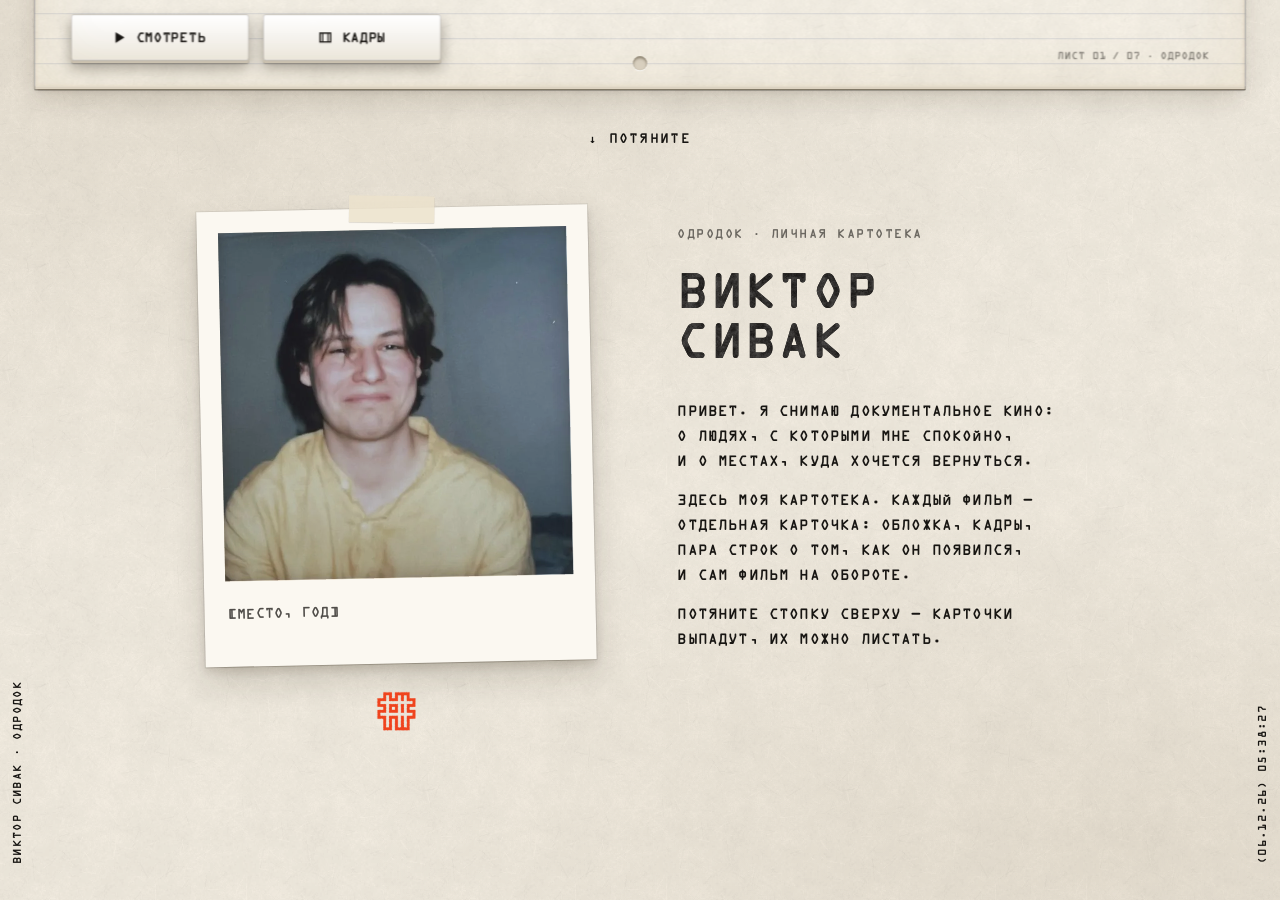
==== commit a2a62259: "Каркас: пути к файлам по факту assets/kartoteka/ОПИСЬ.md Обложки — srcset 780w/1560w с sizes по масш" ====
--- a/index.html
+++ b/index.html
@@ -68,7 +68,7 @@
       <figcaption>[место, год]</figcaption>
       <span class="photo-tape"></span>
     </figure>
-    <img class="sign" src="assets/kartoteka/знак.webp" data-fallback="assets/mark.webp" alt="Одродок" width="44" height="44">
+    <img class="sign" src="assets/mark.webp" alt="Одродок" width="44" height="44">
     <div class="intro-text">
       <div class="eyebrow">одродок · личная картотека</div>
       <h1 class="name">Виктор<br class="only-desk"> Сивак</h1>
--- a/css/база.css
+++ b/css/база.css
@@ -8,8 +8,9 @@
    Исключения (простые проявления первого экрана и панели) помечены.
 
    Лёгкий вариант для Safari (решение брифа):
-     · бумага и зерно — обычные слои background-image, без mix-blend
-       и background-blend-mode; текстуры запечены заранее (с прозрачностью);
+     · бумага и зерно — одна запечённая текстура бумага-зерно.webp (серая,
+       непрозрачная), умножается на цвет фона через background-blend-mode
+       внутри одного элемента; без mix-blend-mode и отдельного слоя зерна;
      · без -webkit-text-stroke: утолщение OCR-A запечено в ocra-bold.woff2;
      · без text-shadow; краска машинки (background-clip:text) только
        на имени «Виктор Сивак».
@@ -19,10 +20,10 @@
    ============================================================ */
 
 /* ── шрифты ─────────────────────────────────────────────────
-   Файлы кладёт исполнитель «файлы» в assets/kartoteka/.
-   Пока их нет — запасной OCR-A из assets/fonts/. */
+   Обычный OCR-A уже был в репо (assets/fonts/), остальное — assets/kartoteka/
+   (опись файлов: assets/kartoteka/ОПИСЬ.md). */
 @font-face{font-family:"OCRA";font-weight:400;font-style:normal;font-display:swap;
-  src:url("../assets/kartoteka/ocra.woff2") format("woff2"),url("../assets/fonts/ocra-becker.woff2") format("woff2")}
+  src:url("../assets/fonts/ocra-becker.woff2") format("woff2")}
 @font-face{font-family:"OCRA";font-weight:700;font-style:normal;font-display:swap;
   src:url("../assets/kartoteka/ocra-bold.woff2") format("woff2"),url("../assets/fonts/ocra-becker.woff2") format("woff2")}
 @font-face{font-family:"Amatic SC";font-weight:700;font-style:normal;font-display:swap;
@@ -84,14 +85,13 @@
   -webkit-font-smoothing:antialiased;
   -webkit-text-size-adjust:100%;text-size-adjust:100%;
   background-color:var(--paper);
-  /* зерно и бумага — запечённые текстуры с прозрачностью, обычными слоями;
-     виньетка — как на холсте */
+  /* бумага с запечённым зерном умножается на цвет; виньетка — как на холсте */
   background-image:
-    url("../assets/kartoteka/зерно.webp"),
-    url("../assets/kartoteka/бумага.webp"),
+    url("../assets/kartoteka/бумага-зерно.webp"),
     radial-gradient(120% 80% at 12% 6%,rgba(120,95,55,.08),transparent 62%),
     radial-gradient(100% 70% at 88% 94%,rgba(120,95,55,.09),transparent 60%);
-  background-size:420px,512px,100% 100%,100% 100%;
+  background-size:420px,100% 100%,100% 100%;
+  background-blend-mode:multiply,normal,normal;
   touch-action:none;
   overscroll-behavior:none;
 }
@@ -257,11 +257,12 @@
 .card{
   background-color:var(--card);
   background-image:
-    url("../assets/kartoteka/бумага.webp"),
+    url("../assets/kartoteka/бумага-зерно.webp"),
     linear-gradient(to bottom,transparent 55px,var(--redline) 55px,var(--redline) 57px,transparent 57px),
     linear-gradient(to bottom,var(--card) 0,var(--card) 56px,transparent 56px),
     repeating-linear-gradient(to bottom,transparent 0,transparent 27px,var(--rule) 27px,var(--rule) 28px);
-  background-size:512px,auto,auto,auto;
+  background-size:420px,auto,auto,auto;
+  background-blend-mode:multiply,normal,normal,normal;
   border-bottom:3px solid var(--edge);
   box-shadow:0 0 0 1px rgba(23,21,18,.16),0 1px 1px rgba(40,28,10,.18),0 4px 6px rgba(40,28,10,.10),0 14px 28px rgba(40,28,10,.14);
 }
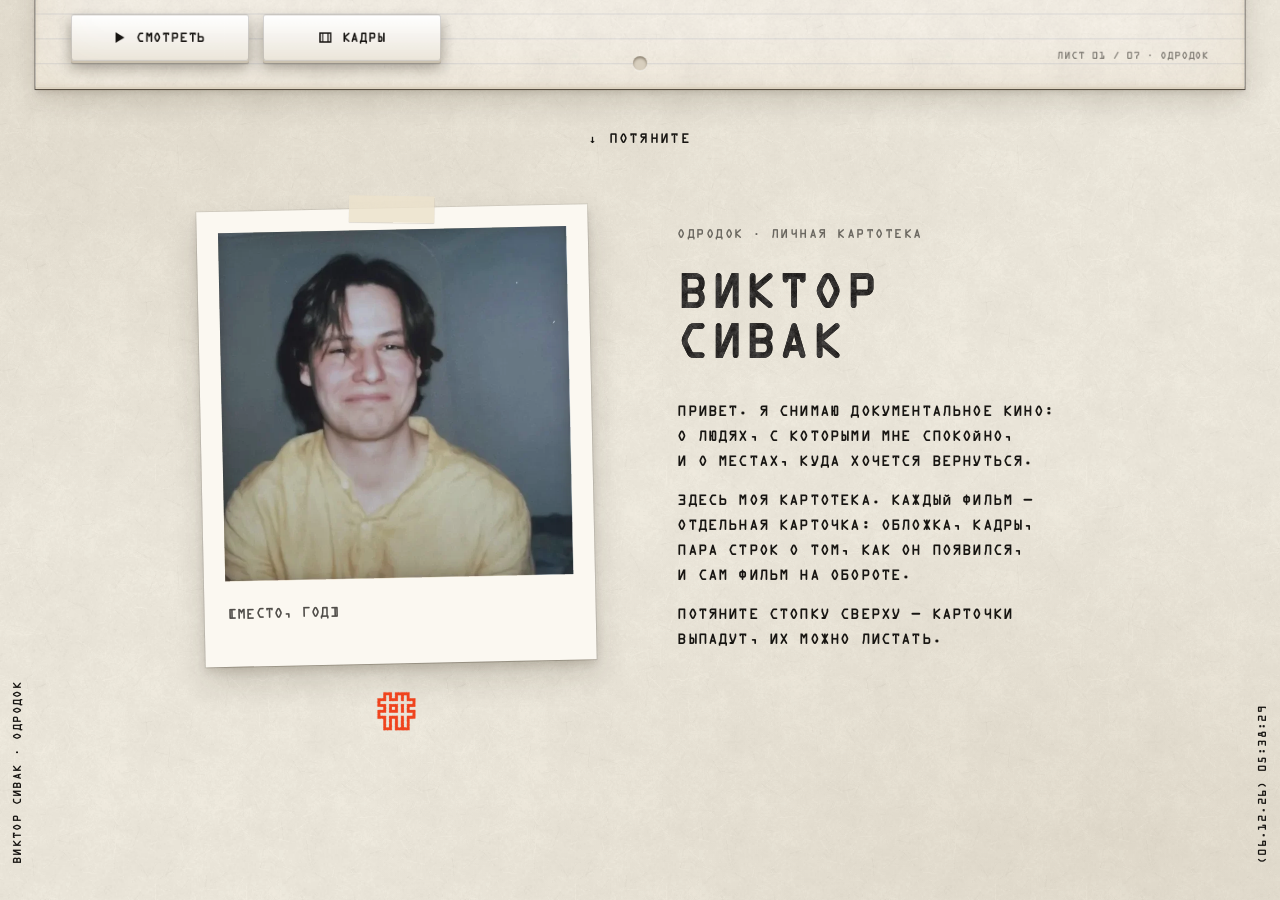
==== commit 43359a91: "Каркас: без CSS filter — фото и заглушки кадров запечены в файлы; vozduh без ошибки player фото-tone" ====
--- a/index.html
+++ b/index.html
@@ -63,7 +63,7 @@
   <!-- первый экран -->
   <section class="intro" id="intro" aria-label="Виктор Сивак">
     <figure class="photo">
-      <img src="assets/kartoteka/фото.webp" data-fallback="none" alt="Виктор Сивак" width="392" height="392">
+      <img src="assets/kartoteka/фото-tone.webp" data-fallback="none" alt="Виктор Сивак" width="392" height="392">
       <span class="photo-shade"></span>
       <figcaption>[место, год]</figcaption>
       <span class="photo-tape"></span>
--- a/css/база.css
+++ b/css/база.css
@@ -8,9 +8,9 @@
    Исключения (простые проявления первого экрана и панели) помечены.
 
    Лёгкий вариант для Safari (решение брифа):
-     · бумага и зерно — одна запечённая текстура бумага-зерно.webp (серая,
-       непрозрачная), умножается на цвет фона через background-blend-mode
-       внутри одного элемента; без mix-blend-mode и отдельного слоя зерна;
+     · бумага и зерно — одна запечённая текстура бумага-зерно.webp обычным
+       background-image (тайл 512 = 420 px); никаких режимов наложения
+       (ни mix-blend-mode, ни background-blend-mode) и слоя зерна поверх;
      · без -webkit-text-stroke: утолщение OCR-A запечено в ocra-bold.woff2;
      · без text-shadow; краска машинки (background-clip:text) только
        на имени «Виктор Сивак».
@@ -85,13 +85,13 @@
   -webkit-font-smoothing:antialiased;
   -webkit-text-size-adjust:100%;text-size-adjust:100%;
   background-color:var(--paper);
-  /* бумага с запечённым зерном умножается на цвет; виньетка — как на холсте */
+  /* виньетка (как на холсте) поверх запечённой бумаги с зерном; плитка непрозрачная — нижним слоем, без наложения */
   background-image:
-    url("../assets/kartoteka/бумага-зерно.webp"),
     radial-gradient(120% 80% at 12% 6%,rgba(120,95,55,.08),transparent 62%),
-    radial-gradient(100% 70% at 88% 94%,rgba(120,95,55,.09),transparent 60%);
-  background-size:420px,100% 100%,100% 100%;
-  background-blend-mode:multiply,normal,normal;
+    radial-gradient(100% 70% at 88% 94%,rgba(120,95,55,.09),transparent 60%),
+    url("../assets/kartoteka/бумага-страница.webp");
+  background-size:100% 100%,100% 100%,420px;
+  background-repeat:no-repeat,no-repeat,repeat;
   touch-action:none;
   overscroll-behavior:none;
 }
@@ -191,8 +191,7 @@
   background:var(--photo);transform:rotate(-1.2deg);
   box-shadow:0 0 0 1px rgba(23,21,18,.08),0 1px 1px rgba(40,28,10,.2),0 6px 10px rgba(40,28,10,.12),0 18px 36px rgba(40,28,10,.16)}
 .photo::before{content:"";position:absolute;left:24px;top:24px;width:392px;height:392px;background:var(--ph)}
-.photo img{position:absolute;left:24px;top:24px;width:392px;height:392px;object-fit:cover;
-  filter:contrast(.96) saturate(.92)}
+.photo img{position:absolute;left:24px;top:24px;width:392px;height:392px;object-fit:cover;}
 .photo-shade{position:absolute;left:24px;top:24px;width:392px;height:392px;box-shadow:inset 0 0 18px rgba(40,28,10,.25)}
 .photo figcaption{position:absolute;left:26px;top:446px;font-size:14px;letter-spacing:.03em;opacity:.75}
 .photo-tape{position:absolute;left:172px;top:-14px;width:96px;height:30px;
@@ -233,18 +232,18 @@
 .stack-seat{position:absolute;inset:0;perspective:2600px;perspective-origin:50% 100%}
 
 /* ── карточка ─────────────────────────────────────────────── */
-/* --d — глубина 0…9 (0 — передняя); ставит стопка, начальную — OD.render() */
+/* --d — глубина 0…9 (0 — передняя); ставит стопка, начальную — OD.render().
+   От --d зависят место ярлыка (стопка.css) и затемнение .shade */
 .c{position:absolute;left:40px;top:85px;width:1360px;height:756px;
   transform-origin:50% 100%;pointer-events:auto}
 .c[data-depth]:not([data-depth="0"]) .card{box-shadow:0 0 0 1px rgba(23,21,18,.12),0 1px 1px rgba(40,28,10,.08)}
 
-/* ярлык */
-.tab{position:absolute;top:-26px;left:calc(24px + var(--d,0) * 148px);
+/* ярлык: вид; место (left/top/translate по --d) задаёт стопка.css */
+.tab{position:absolute;
   width:140px;height:26px;padding:0 8px;border:0;cursor:pointer;
   font-size:10px;letter-spacing:0;text-align:left;white-space:nowrap;overflow:hidden;
   background:var(--card);color:var(--ink);box-shadow:0 0 0 1px rgba(23,21,18,.22)}
 .c[data-depth="0"] .tab{background:var(--ink);color:var(--paper)}
-body[data-open="0"] .c:not([data-depth="0"]) .tab{top:4px}
 
 .c-persp{position:absolute;inset:0;perspective:2400px}
 .flip{position:absolute;inset:0;transform-style:preserve-3d}
@@ -256,13 +255,13 @@
 /* бумага карточки: красная черта на 56 px, белая полоса над ней, линовка 28 px */
 .card{
   background-color:var(--card);
+  /* текстура непрозрачная — нижним слоем, черта и линовка поверх неё */
   background-image:
-    url("../assets/kartoteka/бумага-зерно.webp"),
     linear-gradient(to bottom,transparent 55px,var(--redline) 55px,var(--redline) 57px,transparent 57px),
     linear-gradient(to bottom,var(--card) 0,var(--card) 56px,transparent 56px),
-    repeating-linear-gradient(to bottom,transparent 0,transparent 27px,var(--rule) 27px,var(--rule) 28px);
-  background-size:420px,auto,auto,auto;
-  background-blend-mode:multiply,normal,normal,normal;
+    repeating-linear-gradient(to bottom,transparent 0,transparent 27px,var(--rule) 27px,var(--rule) 28px),
+    url("../assets/kartoteka/бумага-карточка.webp");
+  background-size:auto,auto,auto,420px;
   border-bottom:3px solid var(--edge);
   box-shadow:0 0 0 1px rgba(23,21,18,.16),0 1px 1px rgba(40,28,10,.18),0 4px 6px rgba(40,28,10,.10),0 14px 28px rgba(40,28,10,.14);
 }
@@ -322,7 +321,7 @@
 .strip{position:absolute;left:0;top:0;width:100%;display:flex;flex-direction:column}
 .shot{position:relative;flex:none;width:100%;height:560px}
 .shot img{position:absolute;inset:0;width:100%;height:100%;object-fit:cover}
-.shot.is-ph img,.thumb.is-ph img{filter:grayscale(1) brightness(.55)}
+/* заглушки кадров: серая затемнённая обложка запечена в файл обложки/<slug>-ph.webp (без filter) */
 .shot-ph{position:absolute;right:16px;top:14px;font-size:11px;color:rgba(255,255,255,.75)}
 .shots-nav{position:absolute;left:1076px;top:84px;width:244px;display:flex;align-items:center;justify-content:space-between}
 .counter{font-size:12px}
@@ -386,10 +385,9 @@
   .stack-seat{perspective:1600px}
   .c{left:16px;top:80px;width:358px;height:756px}
   .c-persp{perspective:1600px}
-  .tab{top:-22px;left:calc(8px + var(--d,0) * 38px);width:34px;height:22px;padding:0;
+  .tab{width:34px;height:22px;padding:0;
     font-size:9px;text-align:center}
   .tab-short{display:none}
-  body[data-open="0"] .c:not([data-depth="0"]) .tab{top:2px}
 }
 
 /* ── меньше движения ──────────────────────────────────────── */
--- a/css/стопка.css
+++ b/css/стопка.css
@@ -1,26 +1,112 @@
 /* ============================================================
-   css/стопка.css — ЗАГОТОВКА. Хозяин: исполнитель «стопка».
-   Пара: js/стопка.js.
+   css/стопка.css — движение стопки. Хозяин: исполнитель «стопка».
+   Пара: js/стопка.js. Статичный вид — в база.css.
 
-   Что здесь будет: всё движение стопки (статичный вид — в база.css).
-     · выпадение стопки .stack: transform var(--t-stack) var(--e-stack);
-       «посадка» 3 px за var(--t-seat) после первого открытия (.stack-seat);
-       перетаскивание рукой — без перехода (класс .stack.is-drag);
-     · ярлыки задних при первом открытии: top var(--t-tabs) var(--e-tabs),
-       задержка 400 + (n−1)·220 мс (body.is-first — ставит стопка.js);
-     · уход передней вниз: var(--t-fall) var(--e-fall), rotateX(−14°);
-       возврат: var(--t-back) var(--e-back);
-     · сдвиг ряда ярлыков: left var(--t-row) var(--e-row) .12s;
-       новый ярлык справа — opacity var(--t-rowin) .35s;
-     · затемнение задних .shade: opacity .8s ease;
-     · панель #panel: появляется, когда стопка доехала
-       (opacity .6s, задержка 2.2s при первом открытии, 1.2s потом;
-       pointer-events:auto) — по классу body.is-arrived;
-     · смена порядка: стопка гаснет .25s, перекладывается, проявляется;
-     · больше 9 работ: видны 9 (передняя + 8), десятая и дальше opacity 0.
+   Классы (ставит стопка.js):
+     .stack.is-drag      стопку тянут рукой — без перехода, transform инлайном
+     .stack.is-fading    смена порядка: стопка погасла
+     .stack.is-instant   перекладка — без переходов на один кадр
+     .stack-seat.is-seat «посадка» 3 px после первого открытия
+     body.is-first       первое открытие: каскад ярлыков (2,5 с)
+     body.is-moving      стопка едет (открытие/закрытие)
+     body.is-arrived     стопка доехала — видна панель
+     body.is-instant     прямой заход по адресу — всё сразу на месте
+     .c[data-depth]      i − index (отрицательная — ушла вниз), --d = 0…9
+     .c.is-gone          ушла вниз (d < 0); в покое — visibility:hidden
+     .c.is-falling       уходит вниз   (--t-fall --e-fall)
+     .c.is-rising        возвращается  (--t-back --e-back)
+     .c.is-drag          тянут рукой — transform инлайном
+     .c.is-held          прыжок назад через ярлык: промежуточные стоят на
+                         месте без лица (видны только ярлыки), пока целевая
+                         поднимается
+     .c.is-near          окно ±2 от передней: постоянный слой (will-change)
+     .c.is-deep          дальше 2 за передней: без 3D-слоёв
+     .c.is-far           d ≥ 9: не видна (opacity 0)
+     .c.is-off           d ≤ −3 или d ≥ 10: display:none
 
-   Трогает классы/атрибуты: .stack, .stack-seat, .c, .c[data-depth], --d,
-     .tab, .shade, .panel, body.is-first, body.is-arrived, .stack.is-drag,
-     .c.is-falling, .c.is-gone (ушедшие вниз).
-   Не трогает: .face/.flip/.cover-flip (переворот), раскладку 390 (телефон).
+   Safari: двигаются только transform и opacity; ярлыки — свойством
+   translate (не left/top), чтобы не перерисовывать слой карточки;
+   постоянные слои только у окна ±2 (.is-near), у дальних (.is-deep)
+   внутренний 3D (.flip/.cover-flip) плоский, обороты убраны.
    ============================================================ */
+
+/* ── выпадение стопки ─────────────────────────────────────── */
+.stack{transition:transform var(--t-stack) var(--e-stack),opacity .25s linear}
+.stack.is-drag{transition:opacity .25s linear}
+.stack.is-fading{opacity:0}
+
+@keyframes od-seat{
+  0%{transform:translateY(0)}
+  35%{transform:translateY(3px)}
+  70%{transform:translateY(-.5px)}
+  100%{transform:translateY(0)}
+}
+.stack-seat.is-seat{animation:od-seat var(--t-seat) var(--e-seat)}
+
+/* тянуть рукой: без выделения текста и «призрака» картинки */
+.c,.pull{-webkit-user-select:none;user-select:none}
+.c img{-webkit-user-drag:none}
+body[data-open="0"] .c,body[data-open="1"] .c[data-depth="0"]{cursor:grab}
+.stack.is-drag .c,.c.is-drag{cursor:grabbing}
+
+/* ── карточки ─────────────────────────────────────────────── */
+/* проявление новой справа — с задержкой .35s, уход — сразу */
+.c{transition:opacity var(--t-rowin) ease .35s}
+.c.is-near{will-change:transform}
+.c.is-far{opacity:0;pointer-events:none;transition-delay:0s}
+.c.is-off{display:none}
+
+.c.is-gone{transform:translate3d(0,1700px,0) rotateX(-14deg);pointer-events:none}
+.c.is-gone:not(.is-falling):not(.is-rising):not(.is-drag){visibility:hidden}
+
+/* вниз — с ускорением, как под весом; обратно — с торможением */
+.c.is-falling{transition:transform var(--t-fall) var(--e-fall),opacity var(--t-rowin) ease .35s}
+.c.is-rising{transition:transform var(--t-back) var(--e-back),opacity var(--t-rowin) ease .35s}
+.c.is-drag{transition:none}
+
+.c.is-held .c-persp,.c.is-held .shade{visibility:hidden}
+
+/* дальние (за окном ±2) — без 3D-слоёв: внутренний 3D плоский, обороты
+   убраны. Ближние и карточка в движении не переключаются — замер WebKit:
+   переключение на каждом листании дороже (p95 20–25 мс против 18) */
+.c.is-deep :is(.flip,.cover-flip){transform-style:flat}
+.c.is-deep :is(.face,.cface){-webkit-backface-visibility:visible;backface-visibility:visible}
+.c.is-deep :is(.face.back,.cover-back){display:none}
+
+/* затемнение задних */
+.shade{transition:opacity .8s ease}
+
+/* ── ярлыки ───────────────────────────────────────────────── */
+/* место ярлыка — translate (слот --d), подъём при наведении — transform:
+   у них разные переходы, они не мешают друг другу */
+.tab{left:24px;top:-26px;translate:calc(var(--d,0) * 148px) 0;
+  transition:translate var(--t-row) var(--e-row) .12s,transform .15s linear,background-color .2s,color .2s}
+.tab:hover{transform:translateY(-2px)}
+body[data-open="0"] .c:not([data-depth="0"]) .tab{top:-26px;translate:calc(var(--d,0) * 148px) 30px}
+/* стопка едет: ярлыки задних поднимаются над передней */
+body.is-moving .tab{transition:translate var(--t-tabs) var(--e-tabs),transform .15s linear,background-color .2s,color .2s}
+/* первое открытие: по одному, 400 + (n−1)·220 мс */
+body.is-first .c:not([data-depth="0"]) .tab{transition-delay:calc(400ms + (var(--d,1) - 1) * 220ms),0s,0s,0s}
+
+/* ── панель ───────────────────────────────────────────────── */
+/* доехала (1,3 с) + .9 с при первом открытии = 2,2 с; потом сразу */
+.panel{transition:opacity .3s}
+body.is-arrived .panel{opacity:1;pointer-events:auto;transition:opacity .6s}
+body.is-arrived.is-first .panel{transition-delay:.9s}
+
+/* ── без переходов на один кадр ───────────────────────────── */
+.stack.is-instant,.stack.is-instant *,
+body.is-instant .stack,body.is-instant .stack *,
+body.is-instant .intro,body.is-instant .pull,body.is-instant .panel{transition:none!important;animation:none!important}
+
+/* ── телефон 390: слоты ярлыков 38 px ─────────────────────── */
+@media (max-width:767px){
+  .tab{left:8px;top:-22px;translate:calc(var(--d,0) * 38px) 0}
+  body[data-open="0"] .c:not([data-depth="0"]) .tab{top:-22px;translate:calc(var(--d,0) * 38px) 24px}
+}
+
+/* ── меньше движения ──────────────────────────────────────── */
+/* длительности гасит общее правило в база.css; посадку убираем совсем */
+@media (prefers-reduced-motion:reduce){
+  .stack-seat.is-seat{animation:none}
+}
--- a/css/переворот.css
+++ b/css/переворот.css
@@ -1,24 +1,165 @@
 /* ============================================================
-   css/переворот.css — ЗАГОТОВКА. Хозяин: исполнитель «переворот».
+   css/переворот.css — «Смотреть» (обложка, плеер) и «Кадры»
+   (карточка, лента). Хозяин: исполнитель «переворот».
    Пара: js/переворот.js.
 
-   Что здесь будет:
-     · «Смотреть»: переворот обложки .cover-flip — var(--t-cover),
-       keyframes 0→90° кривая var(--e-flip1) с подъёмом translateZ(70px),
-       90→180° var(--e-flip2); стороны .cface прячутся через visibility
-       ровно на середине (.45s) — backface-visibility во вложенном 3D
-       не держит; свет .light темнеет к середине хода;
-     · плеер на обороте .cover-back [data-role="player"]: тёмный фон,
-       обложка .4, шкала цвета var(--sign), «00:00 … [хрон.]»;
-       кнопка: .c.is-playing → .i-stop/.t-stop видны, .i-play/.t-play нет;
-     · «Кадры»: переворот всей карточки .flip — var(--t-flip),
-       подъём translateZ(40px), visibility на .5s;
-       .c.is-frames → оборот .face.back visible;
-     · лента кадров .strip: translateY(−k·560px) var(--t-strip) var(--e-strip);
-       рамка .thumbs-frame: top = k·84 − 4 px, та же кривая;
-       подпись активной миниатюры opacity 1.
+   ЛЁГКИЙ ПЕРЕВОРОТ (решение для Safari, отличие от холста).
+   На холсте переворот обложки вложен в переворот карточки:
+   preserve-3d на двух уровнях, backface-visibility, подъём
+   translateZ(70/40px). Здесь — один уровень 3D:
+     · перспектива — функция perspective() в transform самой
+       поворачиваемой коробки (2200 обложка, 2400 карточка, на телефоне
+       720 и 1600); свойство perspective у родителей снято — headless
+       WebKit его на снимках не применяет, а perspective() рисует;
+     · .flip и .cover-flip — transform-style:flat; стороны лежат
+       плоско, без rotateY(180deg) и без backface-visibility
+       (в WebKit backface-visibility:hidden — отдельный слой на каждую
+       сторону каждой карточки, даже в покое);
+     · ход 0→90° (лицо), на середине стороны меняются через
+       visibility, затем −90→0° (оборот). Как на холсте: до 90°
+       кривая --e-flip1, после — --e-flip2;
+     · подъём translateZ заменён scale на середине хода
+       (1.033 ≈ 2200/(2200−70), 1.017 ≈ 2400/(2400−40)) — то же
+       увеличение, без вложенного 3D;
+     · в покое ни одного 3D-преобразования; постоянный слой
+       (will-change) — только у .flip и .cover-flip передней карточки.
+       Без filter.
 
-   Трогает: .flip, .cover-flip, .cface, .face, .light, .strip, .thumbs-frame,
-     .thumb, .counter, .c.is-playing, .c.is-frames, .c.is-flip-*.
-   Не трогает: .c/.stack/.tab (стопка), раскладку 390 (телефон).
+   Классы (ставит js/переворот.js на .c):
+     .is-playing    — обложка перевёрнута, на обороте плеер;
+     .is-frames     — карточка перевёрнута, на обороте кадры;
+     .is-cover-anim — идёт переворот обложки (--t-cover);
+     .is-card-anim  — идёт переворот карточки (--t-flip);
+     --shot         — номер кадра с нуля (лента и рамка).
+   Телефону: высота кадра --shot-h (560px) и шаг миниатюр
+   --thumb-step (84px) — переопределить в телефон.css; плеер —
+   классы .player-* ниже.
    ============================================================ */
+
+/* ── один уровень 3D: снимаем вложенный preserve-3d и перспективу
+   родителей из база.css; перспектива — perspective() в самом ходе ── */
+.c-persp,.cover-box{perspective:none}
+.flip,.cover-flip{transform-style:flat}
+.face,.cface{-webkit-backface-visibility:visible;backface-visibility:visible}
+.face.back,.cover-back{transform:none}
+
+/* ── какая сторона видна ──────────────────────────────────────
+   Видимая — visibility:inherit, а не visible: плеер лежит на лице
+   карточки и, когда карточка перевёрнута к кадрам, должен спрятаться
+   вместе с лицом (иначе просвечивает). */
+.c.is-playing .cover-front{visibility:hidden}
+.c.is-playing .cover-back{visibility:inherit}
+.c.is-frames .face.front{visibility:hidden}
+.c.is-frames .face.back{visibility:inherit}
+
+/* смена сторон ровно на середине хода (половина --t-cover / --t-flip) */
+.c.is-cover-anim .cface{transition:visibility 0s linear .45s}
+.c.is-card-anim .face{transition:visibility 0s linear .5s}
+
+/* ── ход ──────────────────────────────────────────────────── */
+/* постоянный слой у переворачиваемых сторон передней карточки: по пробе
+   (vrx/kartoteka-proba) will-change только на время хода в WebKit хуже */
+.c[data-depth="0"] .cover-flip,
+.c[data-depth="0"] .flip{will-change:transform}
+.c.is-cover-anim.is-playing .cover-flip{animation:od-cover-on var(--t-cover) both}
+.c.is-cover-anim:not(.is-playing) .cover-flip{animation:od-cover-off var(--t-cover) both}
+.c.is-card-anim.is-frames .flip{animation:od-card-on var(--t-flip) both}
+.c.is-card-anim:not(.is-frames) .flip{animation:od-card-off var(--t-flip) both}
+
+/* кривые — --e-flip1 / --e-flip2 из база.css, здесь числами:
+   var() внутри @keyframes понимают не все Safari */
+@keyframes od-cover-on{
+  0%{transform:perspective(2200px) rotateY(0);animation-timing-function:cubic-bezier(.55,0,.85,.5)}
+  50%{transform:perspective(2200px) rotateY(90deg) scale(1.033)}
+  50.01%{transform:perspective(2200px) rotateY(-90deg) scale(1.033);animation-timing-function:cubic-bezier(.15,.5,.45,1)}
+  100%{transform:perspective(2200px) rotateY(0)}
+}
+@keyframes od-cover-off{
+  0%{transform:perspective(2200px) rotateY(0);animation-timing-function:cubic-bezier(.55,0,.85,.5)}
+  50%{transform:perspective(2200px) rotateY(-90deg) scale(1.033)}
+  50.01%{transform:perspective(2200px) rotateY(90deg) scale(1.033);animation-timing-function:cubic-bezier(.15,.5,.45,1)}
+  100%{transform:perspective(2200px) rotateY(0)}
+}
+@keyframes od-card-on{
+  0%{transform:perspective(2400px) rotateY(0);animation-timing-function:cubic-bezier(.55,0,.85,.5)}
+  50%{transform:perspective(2400px) rotateY(90deg) scale(1.017)}
+  50.01%{transform:perspective(2400px) rotateY(-90deg) scale(1.017);animation-timing-function:cubic-bezier(.15,.5,.45,1)}
+  100%{transform:perspective(2400px) rotateY(0)}
+}
+@keyframes od-card-off{
+  0%{transform:perspective(2400px) rotateY(0);animation-timing-function:cubic-bezier(.55,0,.85,.5)}
+  50%{transform:perspective(2400px) rotateY(-90deg) scale(1.017)}
+  50.01%{transform:perspective(2400px) rotateY(90deg) scale(1.017);animation-timing-function:cubic-bezier(.15,.5,.45,1)}
+  100%{transform:perspective(2400px) rotateY(0)}
+}
+/* телефон: перспектива под меньший размер (карточка — как .c-persp
+   на 390 в база.css, обложка — 2200 × 326/996) */
+@media (max-width:767px){
+  @keyframes od-cover-on-m{
+    0%{transform:perspective(720px) rotateY(0);animation-timing-function:cubic-bezier(.55,0,.85,.5)}
+    50%{transform:perspective(720px) rotateY(90deg) scale(1.033)}
+    50.01%{transform:perspective(720px) rotateY(-90deg) scale(1.033);animation-timing-function:cubic-bezier(.15,.5,.45,1)}
+    100%{transform:perspective(720px) rotateY(0)}
+  }
+  @keyframes od-cover-off-m{
+    0%{transform:perspective(720px) rotateY(0);animation-timing-function:cubic-bezier(.55,0,.85,.5)}
+    50%{transform:perspective(720px) rotateY(-90deg) scale(1.033)}
+    50.01%{transform:perspective(720px) rotateY(90deg) scale(1.033);animation-timing-function:cubic-bezier(.15,.5,.45,1)}
+    100%{transform:perspective(720px) rotateY(0)}
+  }
+  @keyframes od-card-on-m{
+    0%{transform:perspective(1600px) rotateY(0);animation-timing-function:cubic-bezier(.55,0,.85,.5)}
+    50%{transform:perspective(1600px) rotateY(90deg) scale(1.017)}
+    50.01%{transform:perspective(1600px) rotateY(-90deg) scale(1.017);animation-timing-function:cubic-bezier(.15,.5,.45,1)}
+    100%{transform:perspective(1600px) rotateY(0)}
+  }
+  @keyframes od-card-off-m{
+    0%{transform:perspective(1600px) rotateY(0);animation-timing-function:cubic-bezier(.55,0,.85,.5)}
+    50%{transform:perspective(1600px) rotateY(-90deg) scale(1.017)}
+    50.01%{transform:perspective(1600px) rotateY(90deg) scale(1.017);animation-timing-function:cubic-bezier(.15,.5,.45,1)}
+    100%{transform:perspective(1600px) rotateY(0)}
+  }
+  .c.is-cover-anim.is-playing .cover-flip{animation-name:od-cover-on-m}
+  .c.is-cover-anim:not(.is-playing) .cover-flip{animation-name:od-cover-off-m}
+  .c.is-card-anim.is-frames .flip{animation-name:od-card-on-m}
+  .c.is-card-anim:not(.is-frames) .flip{animation-name:od-card-off-m}
+}
+
+/* свет: сторона темнеет, когда встаёт к зрителю ребром */
+.c.is-cover-anim .cface .light{animation:od-light var(--t-cover) ease-in-out}
+.c.is-card-anim .face>.light{animation:od-light var(--t-flip) ease-in-out}
+@keyframes od-light{0%{opacity:0}50%{opacity:1}100%{opacity:0}}
+
+/* ── кнопка «Смотреть» / «■ Стоп» ─────────────────────────── */
+.c.is-playing [data-action="watch"] .i-play,
+.c.is-playing [data-action="watch"] .t-play{display:none}
+.c.is-playing [data-action="watch"] .i-stop,
+.c.is-playing [data-action="watch"] .t-stop{display:inline}
+
+/* ── плеер на обороте обложки (собирает js/переворот.js) ──── */
+.player-poster{position:absolute;inset:0;width:100%;height:100%;object-fit:cover;opacity:.4}
+.player-note{position:absolute;left:24px;top:20px;font-size:11px;color:rgba(242,236,224,.7)}
+.player-bar{position:absolute;left:24px;right:24px;bottom:22px;display:flex;align-items:center;gap:16px;
+  font-size:11px;color:#F2ECE0}
+.player-track{position:relative;flex:1 1 auto;height:3px;overflow:hidden;background:rgba(242,236,224,.3)}
+.player-fill{position:absolute;inset:0;background:var(--sign);transform:scaleX(0);transform-origin:0 50%}
+.c.is-playing .player-fill{animation:od-bar 90s linear forwards}
+@keyframes od-bar{from{transform:scaleX(0)}to{transform:scaleX(1)}}
+.player-frame{position:absolute;inset:0;width:100%;height:100%;border:0;background:#0E0D0B}
+
+/* ── кадры: лента и рамка — один ход ──────────────────────── */
+.strip{transform:translateY(calc(var(--shot,0) * var(--shot-h,560px) * -1));
+  transition:transform var(--t-strip) var(--e-strip)}
+.thumbs-frame{transform:translateY(calc(var(--shot,0) * var(--thumb-step,84px)));
+  transition:transform var(--t-strip) var(--e-strip)}
+.thumb .thumb-label{transition:opacity .3s}
+.thumb.is-on .thumb-label{opacity:1}
+.thumb img{transition:transform .15s linear}
+.thumb:hover img{transform:translateX(-2px)}
+
+/* ── меньше движения: всё сразу ───────────────────────────── */
+@media (prefers-reduced-motion:reduce){
+  .c .cover-flip,.c .flip,.c .light,.c .player-fill{animation:none!important}
+  .c .cface,.c .face{transition:none!important}
+  .strip,.thumbs-frame{transition:none!important}
+}
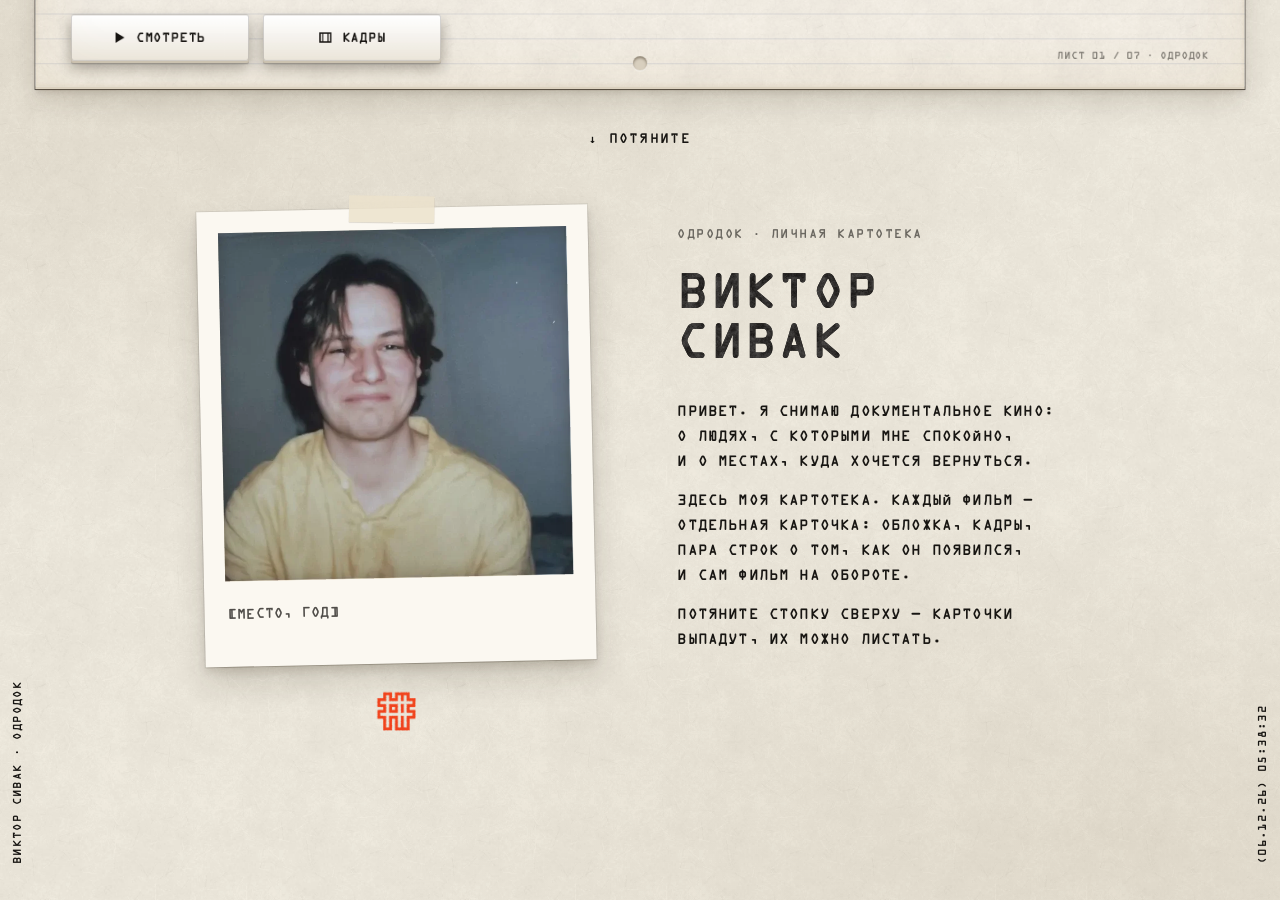
==== commit bbec496a: "Телефон и скорость: кегль на экране ≥ 11 px, LCP — фото первого экрана, обложки и кадры по требовани" ====
--- a/index.html
+++ b/index.html
@@ -23,9 +23,12 @@
   Состояние страницы — атрибуты на <body>, их ставит OD.set() из js/данные.js:
     data-open="0|1"  data-sort="new|old"  data-sound="on|off"  data-phone="0|1"
 -->
+<link rel="preload" href="assets/kartoteka/ocra-bold.woff2" as="font" type="font/woff2" crossorigin>
 <link rel="stylesheet" href="css/база.css">
-<link rel="stylesheet" href="css/стопка.css">
-<link rel="stylesheet" href="css/переворот.css">
+<!-- движение стопки и переворот первому экрану не нужны — без блокировки отрисовки -->
+<link rel="stylesheet" href="css/стопка.css" media="print" onload="this.media='all'">
+<link rel="stylesheet" href="css/переворот.css" media="print" onload="this.media='all'">
+<noscript><link rel="stylesheet" href="css/стопка.css"><link rel="stylesheet" href="css/переворот.css"></noscript>
 <link rel="stylesheet" href="css/телефон.css">
 
 <script src="js/данные.js" defer></script>
@@ -63,12 +66,12 @@
   <!-- первый экран -->
   <section class="intro" id="intro" aria-label="Виктор Сивак">
     <figure class="photo">
-      <img src="assets/kartoteka/фото-tone.webp" data-fallback="none" alt="Виктор Сивак" width="392" height="392">
+      <img src="assets/kartoteka/фото-tone.webp" data-fallback="none" alt="Виктор Сивак" width="392" height="392" fetchpriority="high">
       <span class="photo-shade"></span>
       <figcaption>[место, год]</figcaption>
       <span class="photo-tape"></span>
     </figure>
-    <img class="sign" src="assets/mark.webp" alt="Одродок" width="44" height="44">
+    <img class="sign" src="assets/kartoteka/знак-88.webp" alt="Одродок" width="44" height="44" decoding="async">
     <div class="intro-text">
       <div class="eyebrow">одродок · личная картотека</div>
       <h1 class="name">Виктор<br class="only-desk"> Сивак</h1>
@@ -83,7 +86,7 @@
     <div class="stack-seat" id="stack-seat"></div>
   </div>
 
-  <button type="button" class="pull" id="pull" data-action="open" aria-label="Вытянуть картотеку">↓ потяните</button>
+  <button type="button" class="pull" id="pull" data-action="open">↓ потяните</button>
 </div>
 
 <!--
--- a/css/переворот.css
+++ b/css/переворот.css
@@ -155,7 +155,7 @@
 .thumb .thumb-label{transition:opacity .3s}
 .thumb.is-on .thumb-label{opacity:1}
 .thumb img{transition:transform .15s linear}
-.thumb:hover img{transform:translateX(-2px)}
+@media (hover:hover) and (pointer:fine){.thumb:hover img{transform:translateX(-2px)}}
 
 /* ── меньше движения: всё сразу ───────────────────────────── */
 @media (prefers-reduced-motion:reduce){
--- a/css/переворот.css
+++ b/css/переворот.css
@@ -155,7 +155,7 @@
 .thumb .thumb-label{transition:opacity .3s}
 .thumb.is-on .thumb-label{opacity:1}
 .thumb img{transition:transform .15s linear}
-.thumb:hover img{transform:translateX(-2px)}
+@media (hover:hover) and (pointer:fine){.thumb:hover img{transform:translateX(-2px)}}
 
 /* ── меньше движения: всё сразу ───────────────────────────── */
 @media (prefers-reduced-motion:reduce){
--- a/css/телефон.css
+++ b/css/телефон.css
@@ -1,19 +1,169 @@
 /* ============================================================
-   css/телефон.css — ЗАГОТОВКА. Хозяин: исполнитель «телефон».
-   Пара (если понадобится): js/телефон.js.
+   css/телефон.css — раскладка картотеки на телефоне. Хозяин: «телефон».
+   Пара: js/телефон.js (ужатие первого экрана и описания по высоте).
 
-   Раскладка карточки на ширине ≤ 767 px по фрейму «Прототип — телефон»
-   390×844. Сцена, первый экран, коробка карточки (.c 358×756 в x16 y80)
-   и ярлыки 34×22 уже в база.css — здесь только внутренность карточки:
-     · шапка: тип·хрон·статус 9px в строке 0, «в картотеке с» в строке 1;
-     · обложка .cover-box 326×183 в x16 y84, фотоуглы 14 px;
-     · кнопки .actions в y308, две по ширине (flex 1), высота 52;
-     · поля .fields в y392 строками «подпись 84 px | значение» 9/11 px;
-     · описание .desc в y532, 326×140, 11 px;
-     · пометка .mark x20 y690; номер листа справа y700 8 px; дырка 12 px по центру;
-     · оборот: окно кадров 326×183, стрелки ← → в y308, лента миниатюр
-       96×54 горизонтально в y392 (рамка 104×62 стоит, едет лента),
-       «↺ К обложке» во всю ширину в y532;
-     · следы времени — свои координаты для 358×756 (см. холст, Mobile).
-   Всё — внутри @media (max-width:767px).
+   Источник — фрейм «Прототип — телефон» 390×844 (холст, Mobile.dc.html).
+
+   НИЗКИЕ ТЕЛЕФОНЫ. Сцена 390 × --H: ширина всегда 390 и --k по ширине
+   окна (полей по бокам нет), высота --H = высота окна / --k, не больше 844.
+   Режим — <html data-fit>, ставит fit() в js/данные.js:
+     full   — окно 19,5:9 и выше: раскладка холста, --H 844;
+     fit    — --H 775…843: раскладка холста, описание короче;
+     tight  — --H < 775 (SE, Safari с панелями): карточка с y 64,
+              кнопки и поля на строку выше, пометка — в строке номера листа;
+              ниже 632 сцена дальше не ужимается: --k по высоте, по бокам поля.
+   Описание прокручивается внутри карточки, его высоту кратно 28 ставит
+   телефон.js (строки не режутся пополам).
+   Переменные на <html>: данные.js — --H высота сцены, --ct/--ch верх и
+     высота карточки, --off сдвиг закрытой стопки (видна кромка 40 px);
+     телефон.js — --ps масштаб фото первого экрана, --sign-dy/--text-dy
+     сдвиг знака и текста первого экрана.
+
+   Safari: движутся только transform/opacity; без filter, blend,
+   text-shadow, text-stroke. Шрифт на экране не меньше 11 px: --f11 =
+   max(11px, 11px / k) в сцене (пометка крупнее).
+   Перспектива переворота — в @keyframes *-m (переворот.css), здесь её нет.
    ============================================================ */
+
+/* ── вырез и полоса «домой»: сцена в безопасной области (и в альбомной) ── */
+.stage{
+  left:calc(50% + (env(safe-area-inset-left,0px) - env(safe-area-inset-right,0px)) / 2);
+  top:calc(50% + (env(safe-area-inset-top,0px) - env(safe-area-inset-bottom,0px)) / 2);
+}
+.rail{bottom:calc(40px * var(--k) + env(safe-area-inset-bottom,0px))}
+.rail-l{left:calc(14px * var(--k) + env(safe-area-inset-left,0px))}
+.rail-r{right:calc(14px * var(--k) + env(safe-area-inset-right,0px))}
+
+/* ── сенсорные экраны: наведение только у мыши ─────────────
+   (hover:hover) and (pointer:fine) — наведение из база.css, стопка.css
+   остаётся; на пальце гасим, нажатие (:active) остаётся. */
+@media not all and (hover:hover) and (pointer:fine){
+  a:hover{color:var(--ink)}
+  .btn-white:hover{background:linear-gradient(#FFFFFF,#EDE8DE)}
+  .btn-orange:hover{background:linear-gradient(#F26A3E,var(--sign2))}
+  .pull:hover,.tab:hover{transform:none}
+  .c img{-webkit-touch-callout:none}
+}
+
+@media (max-width:767px){
+  /* мелкий текст: на экране не меньше 11 px при любом масштабе сцены
+     (сцена ужата scale(--k) — кегль в сцене 11 / k) */
+  :root{--f11:max(11px,calc(11px / var(--k)))}
+  html,body{height:100%}
+  @supports (height:100dvh){html,body{height:100dvh}}
+
+  /* сцена: высота — из данные.js */
+  .stage{height:var(--H,844px)}
+
+  /* поля экрана */
+  .rail{bottom:calc(24px * var(--k) + env(safe-area-inset-bottom,0px));
+    font-size:max(11px,calc(11px * var(--k)));line-height:1;letter-spacing:.1em}
+  .rail-l{left:calc(2px * var(--k) + env(safe-area-inset-left,0px))}
+  .rail-r{right:calc(2px * var(--k) + env(safe-area-inset-right,0px))}
+
+  /* ── верхняя панель: 11 px; поле нажатия шире кнопки ─────── */
+  .btn-orange,.sw-opt{font-size:var(--f11);letter-spacing:.04em}
+  .btn-orange,.btn-icon{position:relative}
+  .btn-orange::after,.btn-icon::after{content:"";position:absolute;left:-4px;right:-4px;top:-10px;bottom:-12px}
+
+  /* ── первый экран: ужатие по высоте (телефон.js) ──────────── */
+  .photo{transform:rotate(-1.2deg) scale(var(--ps,1));transform-origin:50% 0}
+  .photo figcaption,.intro-text p,.pull{font-size:var(--f11)}
+  .sign{transform:translateY(var(--sign-dy,0px))}
+  .intro-text{transform:translateY(var(--text-dy,0px))}
+
+  /* ── стопка и карточка: высота по сцене ─────────────────── */
+  .stack{transform:translate3d(0,var(--off,-796px),0)}
+  .c{top:var(--ct,80px);height:var(--ch,756px)}
+  .tab{font-size:var(--f11)}
+
+  /* ── лицо карточки ──────────────────────────────────────────
+     Поля, описание и пометка идут столбцом, как на холсте: лицо — flex,
+     всё остальное на нём стоит абсолютно. */
+  .face.front{display:flex;flex-direction:column;align-items:stretch;padding:392px 16px 53px}
+  /* обрезка по лицу: текст описания под прокруткой не считается видимым
+     (LCP в Chrome меряет текст описания без его собственной обрезки) */
+  .face{overflow:hidden}  /* 53 + кромка 3 = 56 */
+  .hdr-l,.hdr-r{left:16px;right:16px;max-width:none;font-size:var(--f11);transform:translateY(var(--sit-s))}
+  .hdr-l{top:0}
+  .hdr-r{top:28px;text-align:left}
+
+  .cover-box{left:16px;top:84px;width:326px;height:183px}
+  .cover-front{box-shadow:0 1px 1px rgba(23,21,18,.3),1px 2px 4px rgba(40,28,10,.25)}
+  .corner{width:14px;height:14px}
+  .corner.tl{left:-5px;top:-5px}
+  .corner.tr{right:-5px;top:-5px}
+  .corner.bl{left:-5px;bottom:-5px}
+  .corner.br{right:-5px;bottom:-5px}
+  .ph{font-size:var(--f11)}
+
+  /* плеер на обороте обложки 326×183 */
+  .player-note{left:12px;top:10px;font-size:var(--f11)}
+  .player-bar{left:12px;right:12px;bottom:10px;gap:8px;font-size:var(--f11)}
+  .player-track{height:2px}
+
+  .actions{left:16px;top:308px;width:326px;gap:12px}
+  .actions .btn-white{flex:1 1 0;width:auto;padding:0}
+
+  .fields{position:static;flex:none;width:auto;display:grid;grid-template-columns:84px minmax(0,1fr);column-gap:12px}
+  .fields dt{font-size:var(--f11)}
+  .fields dd{font-size:var(--f11);white-space:normal;height:auto;overflow:visible;overflow-wrap:anywhere}
+  .desc{position:static;flex:0 1 auto;min-height:0;width:auto;height:auto;margin-top:28px;font-size:var(--f11);
+    overflow-x:hidden;overflow-y:auto;overscroll-behavior:contain;-webkit-overflow-scrolling:touch;touch-action:pan-y}
+  .mark{position:relative;left:auto;top:auto;flex:none;align-self:flex-start;margin:14px 0 0 4px;font-size:24px}
+  /* описание длинное (или режим tight) — пометка в строке номера листа, слева */
+  .c[data-mark="low"] .mark{position:absolute;left:20px;bottom:22px;margin:0}
+
+  .sheet{right:16px;top:auto;bottom:28px;height:28px;display:block;line-height:28px;
+    font-size:var(--f11);transform:translateY(var(--sit-s))}
+  .hole{left:171px;bottom:12px;width:12px;height:12px}
+
+  /* ── оборот: кадры ──────────────────────────────────────────
+     Лента кадров едет вертикально шагом 183 (как на холсте), миниатюры —
+     горизонтально: рамка стоит, лента сдвигается (115 − k·106).
+     --shot ставит переворот.js на .c. */
+  .c{--shot-h:183px;--thumb-step:0px}
+  .shots-window{left:16px;top:84px;width:326px;height:183px;
+    box-shadow:0 1px 1px rgba(23,21,18,.3),1px 2px 4px rgba(40,28,10,.25)}
+  .shot{height:183px}
+  .shot-ph{right:8px;top:8px;font-size:var(--f11)}
+  .shots-nav{left:16px;top:308px;width:326px}
+  .counter{font-size:var(--f11)}
+  .thumbs{left:16px;top:392px;width:326px;height:72px;overflow:hidden;
+    flex-direction:row;align-items:flex-start;gap:10px;padding-top:8px}
+  .thumb{flex:none;width:96px;opacity:.55;
+    transform:translate3d(calc(115px - var(--shot,0) * 106px),0,0);
+    transition:transform var(--t-strip) var(--e-strip),opacity .3s}
+  .thumb.is-on{opacity:1}
+  .thumb img{width:96px;height:54px}
+  .thumb-label{display:none}
+  .thumbs-frame{left:111px;top:4px;width:104px;height:62px;z-index:1}
+  .back .actions{top:532px}
+  .back .actions .btn-white{flex:1 1 auto}
+  /* на холсте у оборота нет номера листа и следов времени */
+  .back .sheet,.back .wear{display:none}
+
+  /* ── следы времени: места на карточке 358 × --ch ───────────── */
+  [data-w="1-0"]{left:250px;top:calc(var(--ch,756px) - 156px)}
+  [data-w="1-1"]{left:20px;top:calc(var(--ch,756px) - 66px)}
+  [data-w="2-0"]{left:290px}
+  [data-w="2-1"]{left:180px;top:calc(var(--ch,756px) - 136px)}
+  [data-w="3-0"]{top:380px}
+  [data-w="3-1"]{left:200px;top:18px}
+  [data-w="4-0"]{left:150px}
+  [data-w="5-0"]{left:240px}
+  [data-w="5-1"]{left:260px;top:60px}
+  [data-w="6-0"]{left:290px;top:-50px}
+  [data-w="6-1"]{left:20px;top:calc(var(--ch,756px) - 116px)}
+
+  /* ── tight: SE, Safari с панелями ─────────────────────────
+     Без пустой строки под обложкой и между полями и описанием;
+     пометка — в строке номера листа (телефон.js: .c[data-mark="low"]). */
+  html[data-fit="tight"] .face.front{padding-top:336px}
+  html[data-fit="tight"] .front .actions{top:280px}
+  html[data-fit="tight"] .desc{margin-top:0}
+  html[data-fit="tight"] .shots-nav{top:280px}
+  html[data-fit="tight"] .thumbs{top:336px}
+  html[data-fit="tight"] .back .actions{top:420px}
+  html[data-fit="tight"] [data-w="3-0"]{top:330px}
+}
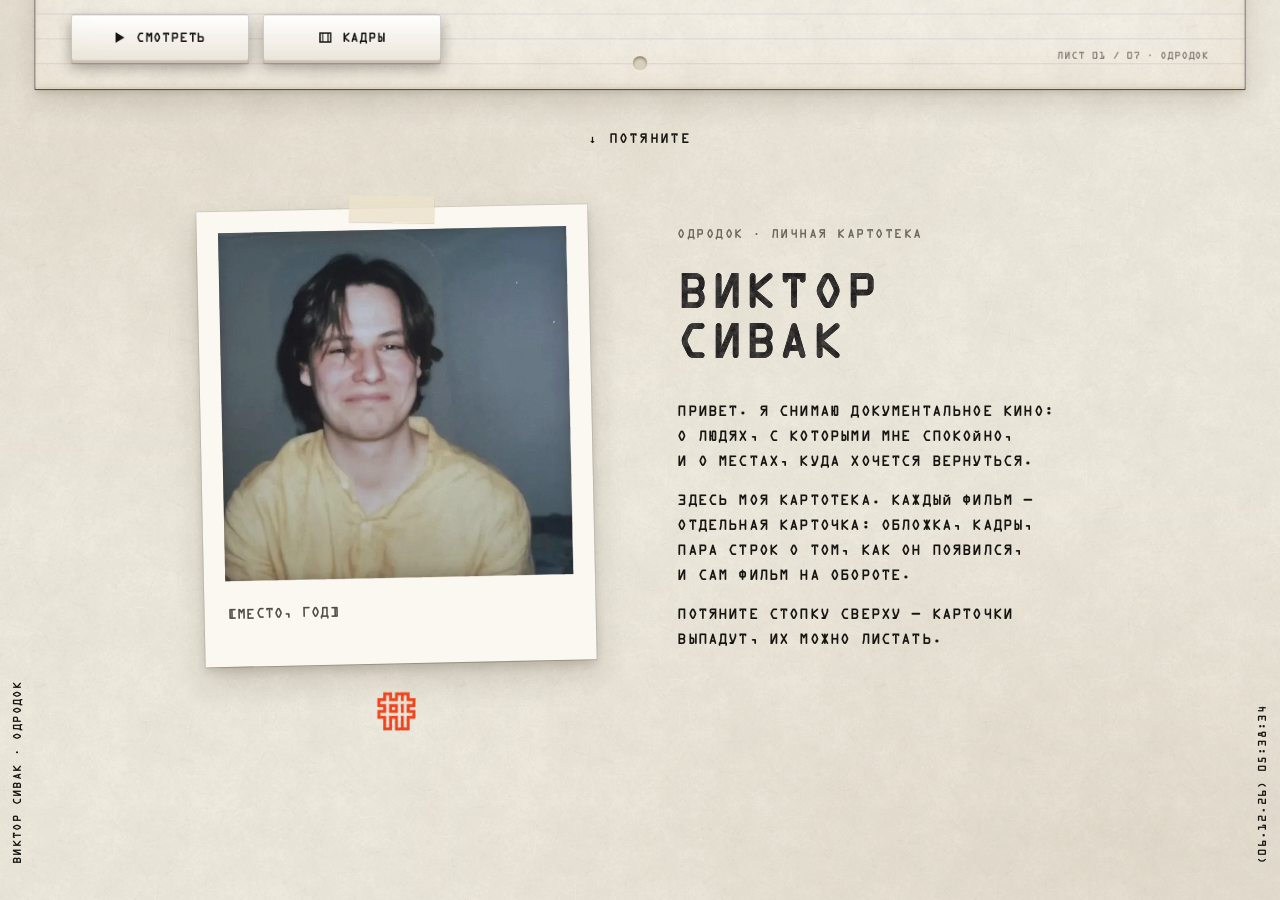
==== commit 67378c35: "Латинские пути: 71 файл переименован транслитом (css/js/data/assets/docs/tools/src) Кириллические им" ====
--- a/index.html
+++ b/index.html
@@ -19,23 +19,23 @@
 
 <!--
   Картотека. Разметка общая для всех частей; кто что трогает —
-  docs/дизайн/передача-картотека.md, раздел «Раскладка файлов».
-  Состояние страницы — атрибуты на <body>, их ставит OD.set() из js/данные.js:
+  docs/dizain/peredacha-kartoteka.md, раздел «Раскладка файлов».
+  Состояние страницы — атрибуты на <body>, их ставит OD.set() из js/dannye.js:
     data-open="0|1"  data-sort="new|old"  data-sound="on|off"  data-phone="0|1"
 -->
 <link rel="preload" href="assets/kartoteka/ocra-bold.woff2" as="font" type="font/woff2" crossorigin>
-<link rel="stylesheet" href="css/база.css">
+<link rel="stylesheet" href="css/baza.css">
 <!-- движение стопки и переворот первому экрану не нужны — без блокировки отрисовки -->
-<link rel="stylesheet" href="css/стопка.css" media="print" onload="this.media='all'">
-<link rel="stylesheet" href="css/переворот.css" media="print" onload="this.media='all'">
-<noscript><link rel="stylesheet" href="css/стопка.css"><link rel="stylesheet" href="css/переворот.css"></noscript>
-<link rel="stylesheet" href="css/телефон.css">
+<link rel="stylesheet" href="css/stopka.css" media="print" onload="this.media='all'">
+<link rel="stylesheet" href="css/perevorot.css" media="print" onload="this.media='all'">
+<noscript><link rel="stylesheet" href="css/stopka.css"><link rel="stylesheet" href="css/perevorot.css"></noscript>
+<link rel="stylesheet" href="css/telefon.css">
 
-<script src="js/данные.js" defer></script>
-<script src="js/стопка.js" defer></script>
-<script src="js/переворот.js" defer></script>
-<script src="js/звук.js" defer></script>
-<script src="js/телефон.js" defer></script>
+<script src="js/dannye.js" defer></script>
+<script src="js/stopka.js" defer></script>
+<script src="js/perevorot.js" defer></script>
+<script src="js/zvuk.js" defer></script>
+<script src="js/telefon.js" defer></script>
 </head>
 <body data-open="0" data-sort="new" data-sound="on" data-phone="0">
 
@@ -66,12 +66,12 @@
   <!-- первый экран -->
   <section class="intro" id="intro" aria-label="Виктор Сивак">
     <figure class="photo">
-      <img src="assets/kartoteka/фото-tone.webp" data-fallback="none" alt="Виктор Сивак" width="392" height="392" fetchpriority="high">
+      <img src="assets/kartoteka/foto-tone.webp" data-fallback="none" alt="Виктор Сивак" width="392" height="392" fetchpriority="high">
       <span class="photo-shade"></span>
       <figcaption>[место, год]</figcaption>
       <span class="photo-tape"></span>
     </figure>
-    <img class="sign" src="assets/kartoteka/знак-88.webp" alt="Одродок" width="44" height="44" decoding="async">
+    <img class="sign" src="assets/kartoteka/znak-88.webp" alt="Одродок" width="44" height="44" decoding="async">
     <div class="intro-text">
       <div class="eyebrow">одродок · личная картотека</div>
       <h1 class="name">Виктор<br class="only-desk"> Сивак</h1>
@@ -81,7 +81,7 @@
     </div>
   </section>
 
-  <!-- стопка: карточки вставляет OD.render() из шаблона ниже, двигает js/стопка.js -->
+  <!-- стопка: карточки вставляет OD.render() из шаблона ниже, двигает js/stopka.js -->
   <div class="stack" id="stack" aria-label="Картотека">
     <div class="stack-seat" id="stack-seat"></div>
   </div>
@@ -90,7 +90,7 @@
 </div>
 
 <!--
-  Шаблон одной карточки. Заполняет OD.card() в js/данные.js.
+  Шаблон одной карточки. Заполняет OD.card() в js/dannye.js.
   data-role — куда кладутся данные, data-action — что делает кнопка.
   Классы и роли менять только через передачу: на них стоят все части.
 -->
--- a/css/baza.css
+++ b/css/baza.css
@@ -0,0 +1,397 @@
+/* ============================================================
+   css/baza.css — токены, бумага, линовка 28 px, шрифты, сцена,
+   первый экран, общие кнопки, карточка «в покое». Хозяин: каркас.
+
+   Здесь только статичный вид: как всё выглядит в каждом состоянии
+   <body data-open/data-sort/data-sound>. Всё, что ДВИЖЕТСЯ
+   (transition, keyframes), — в stopka.css и perevorot.css.
+   Исключения (простые проявления первого экрана и панели) помечены.
+
+   Лёгкий вариант для Safari (решение брифа):
+     · бумага и зерно — одна запечённая текстура bumaga-zerno.webp обычным
+       background-image (тайл 512 = 420 px); никаких режимов наложения
+       (ни mix-blend-mode, ни background-blend-mode) и слоя зерна поверх;
+     · без -webkit-text-stroke: утолщение OCR-A запечено в ocra-bold.woff2;
+     · без text-shadow; краска машинки (background-clip:text) только
+       на имени «Виктор Сивак».
+
+   Геометрия — пиксели холста. Сцена 1440×900 (телефон 390×844)
+   масштабируется целиком: --k ставит js/dannye.js.
+   ============================================================ */
+
+/* ── шрифты ─────────────────────────────────────────────────
+   Обычный OCR-A уже был в репо (assets/fonts/), остальное — assets/kartoteka/
+   (опись файлов: assets/kartoteka/OPIS.md). */
+@font-face{font-family:"OCRA";font-weight:400;font-style:normal;font-display:swap;
+  src:url("../assets/fonts/ocra-becker.woff2") format("woff2")}
+@font-face{font-family:"OCRA";font-weight:700;font-style:normal;font-display:swap;
+  src:url("../assets/kartoteka/ocra-bold.woff2") format("woff2"),url("../assets/fonts/ocra-becker.woff2") format("woff2")}
+@font-face{font-family:"Amatic SC";font-weight:700;font-style:normal;font-display:swap;
+  src:url("../assets/kartoteka/amatic-700.woff2") format("woff2")}
+
+/* ── токены ───────────────────────────────────────────────── */
+:root{
+  /* цвет — с холста (записка Орвина, раздел 3) */
+  --paper:#F2ECE0;            /* фон страницы */
+  --card:#F8F3E8;             /* бумага карточки */
+  --ink:#171512;              /* текст, активный ярлык */
+  --redline:rgba(226,69,28,.62); /* красная черта */
+  --rule:rgba(70,90,140,.15); /* синие линейки */
+  --pencil:#B8341A;           /* пометки карандашом */
+  --sign:#E2451C;             /* знак, кнопка «Закрыть», шкала плеера */
+  --sign2:#DC4A1E;
+  --photo:#FBF8F1;            /* бумага фотоотпечатка */
+  --ph:#E9E2D4;               /* место под картинку, которой ещё нет */
+  --edge:#DCD2C0;             /* нижняя кромка карточки */
+  --corner:#2A2520;           /* фотоуголки */
+  --shade:#2A2016;            /* затемнение задних карточек */
+
+  /* шрифт */
+  --font:"OCRA","OCR A Std","OCR A Extended",ui-monospace,monospace;
+  --hand:"Amatic SC",cursive;
+
+  /* сетка: всё стоит на линовке 28 px; текст садится на линейку */
+  --step:28px;
+  --sit:6px;                  /* сдвиг строки к линейке */
+  --sit-s:7px;                /* то же для мелких подписей */
+
+  /* движение (записка, раздел 4) — пользуются стопка и переворот */
+  --t-stack:1.3s;  --e-stack:cubic-bezier(.62,.02,.18,1);
+  --t-seat:.22s;   --e-seat:cubic-bezier(.3,0,.2,1);
+  --t-tabs:.4s;    --e-tabs:cubic-bezier(.3,.6,.2,1);   /* задержка 400 + (n−1)·220 мс */
+  --t-fall:.72s;   --e-fall:cubic-bezier(.5,.02,.8,.38);
+  --t-back:.9s;    --e-back:cubic-bezier(.15,.75,.3,1);
+  --t-row:.6s;     --e-row:cubic-bezier(.7,0,.22,1);    /* задержка .12s */
+  --t-rowin:.45s;                                       /* задержка .35s */
+  --t-cover:.9s;   --t-flip:1s;
+  --e-flip1:cubic-bezier(.55,0,.85,.5); --e-flip2:cubic-bezier(.15,.5,.45,1);
+  --t-strip:.6s;   --e-strip:cubic-bezier(.68,0,.2,1.04);
+
+  /* сцена */
+  --k:1;
+  --W:1440px; --H:900px;
+}
+@media (max-width:767px){
+  :root{--W:390px;--H:844px}
+}
+
+/* ── страница и бумага ───────────────────────────────────── */
+html,body{margin:0;padding:0;height:100%;overflow:hidden}
+*,*::before,*::after{box-sizing:border-box}
+body{
+  color:var(--ink);
+  font-family:var(--font);font-weight:700;font-synthesis:none;
+  text-transform:uppercase;letter-spacing:.05em;
+  -webkit-font-smoothing:antialiased;
+  -webkit-text-size-adjust:100%;text-size-adjust:100%;
+  background-color:var(--paper);
+  /* виньетка (как на холсте) поверх запечённой бумаги с зерном; плитка непрозрачная — нижним слоем, без наложения */
+  background-image:
+    radial-gradient(120% 80% at 12% 6%,rgba(120,95,55,.08),transparent 62%),
+    radial-gradient(100% 70% at 88% 94%,rgba(120,95,55,.09),transparent 60%),
+    url("../assets/kartoteka/bumaga-stranica.webp");
+  background-size:100% 100%,100% 100%,420px;
+  background-repeat:no-repeat,no-repeat,repeat;
+  touch-action:none;
+  overscroll-behavior:none;
+}
+button{font:inherit;text-transform:inherit;letter-spacing:inherit;color:inherit;-webkit-tap-highlight-color:transparent}
+a{color:var(--ink)}a:hover{color:var(--sign)}
+:focus-visible{outline:2px solid var(--pencil);outline-offset:2px}
+[hidden]{display:none!important}
+
+.only-phone{display:none}
+@media (max-width:767px){
+  .only-desk{display:none}
+  .only-phone{display:inline}
+}
+
+/* ── сцена ─────────────────────────────────────────────────── */
+.stage{
+  position:fixed;left:50%;top:50%;
+  width:var(--W);height:var(--H);
+  transform:translate(-50%,-50%) scale(var(--k));
+  transform-origin:50% 50%;
+}
+
+/* поля экрана: вертикальные надписи у краёв окна */
+.rail{
+  position:fixed;z-index:50;pointer-events:none;
+  writing-mode:vertical-rl;transform:rotate(180deg);white-space:nowrap;
+  bottom:calc(40px * var(--k));
+  font-size:calc(11px * var(--k));letter-spacing:.14em;
+  font-variant-numeric:tabular-nums;
+}
+.rail-l{left:calc(14px * var(--k))}
+.rail-r{right:calc(14px * var(--k))}
+
+/* ── общие кнопки (с холста) ─────────────────────────────── */
+/* белая объёмная: «Смотреть», «Кадры», «К обложке», стрелки кадров */
+.btn-white{
+  display:flex;align-items:center;justify-content:center;gap:12px;
+  width:200px;height:52px;padding:0 20px;
+  border:1px solid rgba(23,21,18,.18);border-radius:3px;cursor:pointer;
+  font-size:13px;color:var(--ink);
+  background:linear-gradient(#FFFFFF,#EDE8DE);
+  box-shadow:inset 0 1px 0 #fff,0 3px 0 #CDC4B3,0 4px 0 rgba(23,21,18,.25),0 8px 16px rgba(20,14,6,.35);
+  transition:transform .08s linear,box-shadow .08s linear;
+}
+.btn-white:hover{background:linear-gradient(#FFFFFF,#F3EFE7)}
+.btn-white:active{transform:translateY(3px);box-shadow:inset 0 1px 0 #fff,0 0 0 #CDC4B3,0 1px 0 rgba(23,21,18,.25),0 3px 6px rgba(20,14,6,.3)}
+.btn-white.sq{width:52px;padding:0}
+.btn-white .i-stop,.btn-white .t-stop{display:none}
+
+/* оранжевая объёмная в цвет знака: «✕ Закрыть» */
+.btn-orange{
+  height:21px;padding:0 10px;border:1px solid #B5381A;border-radius:3px;cursor:pointer;
+  color:#FFF7EE;font-size:9px;letter-spacing:.06em;
+  background:linear-gradient(#F26A3E,var(--sign2));
+  box-shadow:inset 0 1px 0 rgba(255,220,190,.7),0 3px 0 #A3331A,0 4px 0 rgba(23,21,18,.25),0 6px 12px rgba(120,40,10,.3);
+  transition:transform .08s linear,box-shadow .08s linear;
+}
+.btn-orange:hover{background:linear-gradient(#F57447,#E05022)}
+.btn-orange:active{transform:translateY(3px);box-shadow:inset 0 1px 0 rgba(255,220,190,.6),0 0 0 #A3331A,0 1px 0 rgba(23,21,18,.25),0 2px 4px rgba(120,40,10,.3)}
+
+/* иконка звука */
+.btn-icon{
+  width:24px;height:21px;padding:0;border:1px solid rgba(23,21,18,.2);border-radius:3px;cursor:pointer;
+  display:flex;align-items:center;justify-content:center;color:var(--ink);
+  background:linear-gradient(#FFFFFF,#EDE8DE);
+  box-shadow:inset 0 1px 0 #fff,0 3px 0 #CDC4B3,0 4px 0 rgba(23,21,18,.22),0 5px 10px rgba(20,14,6,.25);
+  transition:transform .08s linear,box-shadow .08s linear;
+}
+.btn-icon:active{transform:translateY(3px);box-shadow:inset 0 1px 0 #fff,0 0 0 #CDC4B3,0 1px 0 rgba(23,21,18,.22)}
+body[data-sound="on"] .btn-icon .snd-off,
+body[data-sound="off"] .btn-icon .snd-on{display:none}
+
+/* переключатель порядка: утопленный паз и белая каретка */
+.sw{position:relative;display:flex;height:24px;padding:2px;border-radius:4px;background:#E2D8C5;
+  box-shadow:inset 0 2px 3px rgba(40,28,10,.35),inset 0 -1px 0 rgba(255,255,255,.6),0 1px 0 rgba(255,255,255,.7)}
+.sw-knob{position:absolute;left:2px;top:2px;width:104px;height:20px;border-radius:2px;
+  background:linear-gradient(#FFFFFF,#ECE6DA);
+  box-shadow:inset 0 1px 0 #fff,0 1px 0 rgba(23,21,18,.25),0 2px 4px rgba(20,14,6,.3);
+  transition:transform .2s ease}
+.sw-opt{position:relative;width:104px;height:20px;padding:0;border:0;background:none;cursor:pointer;
+  font-size:9px;letter-spacing:.06em;opacity:.5;transition:opacity .3s}
+body[data-sort="new"] .sw-opt[data-sort="new"],
+body[data-sort="old"] .sw-opt[data-sort="old"]{opacity:1}
+body[data-sort="old"] .sw-knob{transform:translateX(104px)}
+
+/* ── верхняя панель ───────────────────────────────────────── */
+/* по умолчанию скрыта; показывает стопка, когда доехала (stopka.css) */
+.panel{position:absolute;left:40px;top:8px;z-index:50;display:flex;align-items:flex-start;gap:12px;
+  opacity:0;pointer-events:none}
+
+/* ── первый экран ─────────────────────────────────────────── */
+.intro{position:absolute;inset:0;pointer-events:none;
+  transition:opacity .6s 1.1s}                 /* проявление при закрытии: с холста */
+body[data-open="1"] .intro{opacity:0;transition-delay:0s}
+
+.photo{position:absolute;left:226px;top:178px;width:440px;height:512px;margin:0;
+  background:var(--photo);transform:rotate(-1.2deg);
+  box-shadow:0 0 0 1px rgba(23,21,18,.08),0 1px 1px rgba(40,28,10,.2),0 6px 10px rgba(40,28,10,.12),0 18px 36px rgba(40,28,10,.16)}
+.photo::before{content:"";position:absolute;left:24px;top:24px;width:392px;height:392px;background:var(--ph)}
+.photo img{position:absolute;left:24px;top:24px;width:392px;height:392px;object-fit:cover;}
+.photo-shade{position:absolute;left:24px;top:24px;width:392px;height:392px;box-shadow:inset 0 0 18px rgba(40,28,10,.25)}
+.photo figcaption{position:absolute;left:26px;top:446px;font-size:14px;letter-spacing:.03em;opacity:.75}
+.photo-tape{position:absolute;left:172px;top:-14px;width:96px;height:30px;
+  background:rgba(236,226,204,.82);box-shadow:0 1px 1px rgba(40,28,10,.15);transform:rotate(2deg)}
+
+.sign{position:absolute;left:424px;top:722px;width:44px;height:44px}
+
+.intro-text{position:absolute;left:762px;top:194px;width:452px;display:flex;flex-direction:column}
+.eyebrow{font-size:12px;letter-spacing:.14em;opacity:.6;line-height:28px}
+.name{margin:24px 0 0;font-weight:700;font-size:48px;line-height:56px;letter-spacing:.06em}
+.intro-text p{margin:16px 0 0;font-size:15px;line-height:28px;letter-spacing:.03em}
+.intro-text .name + p{margin-top:36px}
+
+/* краска машинки — только на имени; под текстурой сплошной цвет,
+   чтобы без файла текст не пропал */
+@supports ((-webkit-background-clip:text) or (background-clip:text)){
+  .name{
+    background-image:url("../assets/kartoteka/kraska.webp"),linear-gradient(var(--ink),var(--ink));
+    background-size:180px,100% 100%;
+    -webkit-background-clip:text;background-clip:text;
+    -webkit-text-fill-color:transparent;
+  }
+}
+
+/* «↓ потяните» */
+.pull{position:absolute;left:620px;top:72px;z-index:20;width:200px;height:56px;
+  border:0;background:none;cursor:grab;font-size:13px;letter-spacing:.2em;
+  transition:transform .3s,opacity .6s 1.1s}
+.pull:hover{transform:translateY(4px)}
+body[data-open="1"] .pull{opacity:0;pointer-events:none;transition-delay:0s}
+
+/* ── стопка в покое ───────────────────────────────────────── */
+/* закрыта: карточки уехали вверх, видна нижняя кромка 44 px.
+   Открыта: на месте. Как именно едет — stopka.css. */
+.stack{position:absolute;inset:0;z-index:30;pointer-events:none;
+  transform:translate3d(0,-797px,0)}           /* −(85 + 756) + 44 */
+body[data-open="1"] .stack{transform:translate3d(0,0,0)}
+.stack-seat{position:absolute;inset:0;perspective:2600px;perspective-origin:50% 100%}
+
+/* ── карточка ─────────────────────────────────────────────── */
+/* --d — глубина 0…9 (0 — передняя); ставит стопка, начальную — OD.render().
+   От --d зависят место ярлыка (stopka.css) и затемнение .shade */
+.c{position:absolute;left:40px;top:85px;width:1360px;height:756px;
+  transform-origin:50% 100%;pointer-events:auto}
+.c[data-depth]:not([data-depth="0"]) .card{box-shadow:0 0 0 1px rgba(23,21,18,.12),0 1px 1px rgba(40,28,10,.08)}
+
+/* ярлык: вид; место (left/top/translate по --d) задаёт stopka.css */
+.tab{position:absolute;
+  width:140px;height:26px;padding:0 8px;border:0;cursor:pointer;
+  font-size:10px;letter-spacing:0;text-align:left;white-space:nowrap;overflow:hidden;
+  background:var(--card);color:var(--ink);box-shadow:0 0 0 1px rgba(23,21,18,.22)}
+.c[data-depth="0"] .tab{background:var(--ink);color:var(--paper)}
+
+.c-persp{position:absolute;inset:0;perspective:2400px}
+.flip{position:absolute;inset:0;transform-style:preserve-3d}
+.face{position:absolute;inset:0;-webkit-backface-visibility:hidden;backface-visibility:hidden}
+.face.back{transform:rotateY(180deg);visibility:hidden}
+.shade{position:absolute;inset:0;pointer-events:none;background:var(--shade);
+  opacity:calc(min(var(--d,0) * .06, .3))}
+
+/* бумага карточки: красная черта на 56 px, белая полоса над ней, линовка 28 px */
+.card{
+  background-color:var(--card);
+  /* текстура непрозрачная — нижним слоем, черта и линовка поверх неё */
+  background-image:
+    linear-gradient(to bottom,transparent 55px,var(--redline) 55px,var(--redline) 57px,transparent 57px),
+    linear-gradient(to bottom,var(--card) 0,var(--card) 56px,transparent 56px),
+    repeating-linear-gradient(to bottom,transparent 0,transparent 27px,var(--rule) 27px,var(--rule) 28px),
+    url("../assets/kartoteka/bumaga-kartochka.webp");
+  background-size:auto,auto,auto,420px;
+  border-bottom:3px solid var(--edge);
+  box-shadow:0 0 0 1px rgba(23,21,18,.16),0 1px 1px rgba(40,28,10,.18),0 4px 6px rgba(40,28,10,.10),0 14px 28px rgba(40,28,10,.14);
+}
+
+/* строка садится на линейку */
+.ln{display:block;height:var(--step);line-height:var(--step);transform:translateY(var(--sit));
+  white-space:nowrap;overflow:hidden;text-overflow:ellipsis}
+.ln.s{transform:translateY(var(--sit-s))}
+.par{margin:0;line-height:var(--step);transform:translateY(var(--sit))}
+
+.hdr-l{position:absolute;left:40px;top:28px;font-size:12px;max-width:640px}
+.hdr-r{position:absolute;right:40px;top:28px;font-size:12px;opacity:.7}
+
+/* обложка на фотоуглах; оборот — плеер (perevorot.css) */
+.cover-box{position:absolute;left:40px;top:84px;width:996px;height:560px;perspective:2200px}
+.cover-flip{position:absolute;inset:0;transform-style:preserve-3d}
+.cface{position:absolute;inset:0;-webkit-backface-visibility:hidden;backface-visibility:hidden}
+.cover-front{background:#1A1714;box-shadow:0 1px 1px rgba(23,21,18,.3),2px 3px 6px rgba(40,28,10,.25)}
+.cover-back{transform:rotateY(180deg);visibility:hidden;background:#0E0D0B;overflow:hidden;
+  box-shadow:0 1px 1px rgba(23,21,18,.3),2px 3px 6px rgba(40,28,10,.25)}
+.cover{position:absolute;inset:0;width:100%;height:100%;object-fit:cover}
+.ph{font-size:14px;color:rgba(23,21,18,.6)}
+.cover-ph{position:absolute;inset:0;display:flex;align-items:center;justify-content:center;
+  background:var(--ph);box-shadow:inset 0 2px 5px rgba(60,42,18,.2)}
+.corner{position:absolute;width:24px;height:24px;background:var(--corner)}
+.corner.tl{left:-7px;top:-7px;clip-path:polygon(0 0,100% 0,0 100%)}
+.corner.tr{right:-7px;top:-7px;clip-path:polygon(0 0,100% 0,100% 100%)}
+.corner.bl{left:-7px;bottom:-7px;clip-path:polygon(0 0,0 100%,100% 100%)}
+.corner.br{right:-7px;bottom:-7px;clip-path:polygon(100% 0,0 100%,100% 100%)}
+
+.actions{position:absolute;left:40px;top:672px;display:flex;gap:16px}
+
+.fields{position:absolute;left:1076px;top:84px;width:244px;margin:0}
+.fields dt{font-size:10px;opacity:.55}
+.fields dd{margin:0;font-size:12px}
+.desc{position:absolute;left:1076px;top:336px;width:244px;height:196px;overflow:hidden;
+  font-size:12px;letter-spacing:.03em;white-space:pre-line}
+.sheet{position:absolute;right:40px;top:672px;height:52px;display:flex;align-items:flex-end;
+  font-size:10px;line-height:1;opacity:.5}
+.hole{position:absolute;left:672px;bottom:18px;width:16px;height:16px;border-radius:50%;
+  background:#D8CFBE;box-shadow:inset 0 2px 3px rgba(40,28,10,.45),0 1px 0 rgba(255,255,255,.7)}
+
+/* красный карандаш: временный рукописный шрифт до сканов почерка */
+.mark{position:absolute;left:1080px;top:566px;pointer-events:none;padding-bottom:1px;
+  font-family:var(--hand);font-weight:700;font-size:30px;line-height:28px;letter-spacing:.05em;
+  color:var(--pencil);opacity:.88;transform:rotate(-3deg)}
+.mark::after{content:"";position:absolute;left:-4px;right:-10px;bottom:0;height:2px;border-radius:2px;
+  background:rgba(184,52,26,.55);transform:rotate(-1deg)}
+
+/* свет на перевороте: включает perevorot.css */
+.light{position:absolute;inset:0;pointer-events:none;opacity:0;
+  background:linear-gradient(90deg,rgba(20,14,6,.5),rgba(20,14,6,.18))}
+
+/* ── оборот карточки: кадры ───────────────────────────────── */
+.shots-window{position:absolute;left:40px;top:84px;width:996px;height:560px;overflow:hidden;
+  background:var(--ph);box-shadow:0 1px 1px rgba(23,21,18,.3),2px 3px 6px rgba(40,28,10,.25)}
+.strip{position:absolute;left:0;top:0;width:100%;display:flex;flex-direction:column}
+.shot{position:relative;flex:none;width:100%;height:560px}
+.shot img{position:absolute;inset:0;width:100%;height:100%;object-fit:cover}
+/* заглушки кадров: серая затемнённая обложка запечена в файл oblozhki/<slug>-ph.webp (без filter) */
+.shot-ph{position:absolute;right:16px;top:14px;font-size:11px;color:rgba(255,255,255,.75)}
+.shots-nav{position:absolute;left:1076px;top:84px;width:244px;display:flex;align-items:center;justify-content:space-between}
+.counter{font-size:12px}
+.thumbs{position:absolute;left:1076px;top:168px;width:244px;height:504px;display:flex;flex-direction:column;gap:19px}
+.thumb{display:flex;align-items:center;gap:16px;padding:0;border:0;background:none;cursor:pointer;text-align:left}
+.thumb img{display:block;width:116px;height:65px;object-fit:cover;background:var(--ph);box-shadow:0 1px 1px rgba(23,21,18,.3)}
+.thumb-label{font-size:10px;opacity:.5}
+.thumbs-frame{position:absolute;left:-4px;top:-4px;width:122px;height:71px;border:2px solid var(--ink);pointer-events:none}
+
+/* ── следы времени: у каждой карточки свой набор (OD.card, i % 8) ── */
+.wear{position:absolute;inset:0;pointer-events:none;overflow:hidden}
+.wear>span{position:absolute}
+.w-yellow{inset:0;box-shadow:inset 0 0 70px rgba(170,125,50,.10),inset 0 0 6px rgba(150,110,40,.12)}
+.w-fold{right:0;top:0;width:26px;height:26px;background:linear-gradient(225deg,#E9E3D6 0,#E9E3D6 50%,transparent 50%)}
+.w-fold::after{content:"";position:absolute;inset:0;background:linear-gradient(45deg,#F1EADA 0,#E6DCC8 50%,transparent 50%);box-shadow:-1px 1px 2px rgba(40,28,10,.12)}
+.w-foldbl{left:0;bottom:0;width:22px;height:22px;background:linear-gradient(45deg,#E9E3D6 0,#E9E3D6 50%,transparent 50%)}
+.w-foldbl::after{content:"";position:absolute;inset:0;background:linear-gradient(225deg,#F1EADA 0,#E6DCC8 50%,transparent 50%);box-shadow:1px -1px 2px rgba(40,28,10,.12)}
+.w-coffee{width:120px;height:120px;border-radius:50%;background:radial-gradient(circle,transparent 58%,rgba(125,80,35,.08) 60%,rgba(125,80,35,.035) 64%,transparent 67%)}
+.w-clip{top:-2px;width:18px;height:38px;border:1.5px solid rgba(120,72,30,.12);border-top:0;border-radius:0 0 9px 9px}
+.w-pin{width:5px;height:5px;border-radius:50%;background:rgba(40,28,10,.35);box-shadow:0 0 0 2px rgba(120,90,50,.08)}
+.w-tape{top:-6px;width:70px;height:18px;background:rgba(225,210,175,.35);clip-path:polygon(0 12%,8% 0,22% 10%,38% 0,55% 8%,72% 0,88% 10%,100% 2%,100% 100%,0 100%)}
+.w-crease{left:-10%;width:120%;height:2px;background:linear-gradient(to bottom,rgba(255,255,255,.5),rgba(80,60,30,.06))}
+.w-smudge{width:90px;height:60px;border-radius:50%;background:radial-gradient(ellipse,rgba(60,55,50,.06),transparent 70%)}
+.w-tear{bottom:-1px;width:16px;height:8px;background:#EDE6D8;clip-path:polygon(0 100%,30% 30%,55% 60%,75% 10%,100% 100%)}
+.w-fox{width:160px;height:120px;background:radial-gradient(circle at 20% 30%,rgba(140,90,40,.10) 0 2px,transparent 3px),radial-gradient(circle at 55% 70%,rgba(140,90,40,.08) 0 1.5px,transparent 2.5px),radial-gradient(circle at 80% 20%,rgba(140,90,40,.07) 0 2.5px,transparent 3.5px),radial-gradient(circle at 40% 85%,rgba(140,90,40,.06) 0 1px,transparent 2px)}
+/* места: набор-номер → координаты на карточке 1360×756 */
+[data-w="1-0"]{left:1150px;top:560px}  [data-w="1-1"]{left:60px;top:690px}
+[data-w="2-0"]{left:1240px}            [data-w="2-1"]{left:1120px;top:600px}
+[data-w="3-0"]{top:420px;transform:rotate(-1.5deg)} [data-w="3-1"]{left:700px;top:18px}
+[data-w="4-0"]{left:620px}             [data-w="4-1"]{opacity:.7}
+[data-w="5-0"]{left:930px}             [data-w="5-1"]{left:1180px;top:80px;transform:rotate(30deg)}
+[data-w="6-0"]{left:1290px;top:-50px}  [data-w="6-1"]{left:40px;top:640px}
+[data-w="7-1"]{top:250px;transform:rotate(1deg)}
+
+/* ── телефон 390×844: сцена, первый экран, коробка карточки ─────
+   Внутреннюю раскладку карточки на 390 держит css/telefon.css. */
+@media (max-width:767px){
+  .rail{bottom:calc(24px * var(--k));font-size:calc(8px * var(--k));letter-spacing:.12em}
+  .rail-l{left:calc(3px * var(--k))}
+  .rail-r{right:calc(3px * var(--k))}
+
+  .panel{left:16px;top:10px;gap:8px}
+  .sw-knob,.sw-opt{width:84px}
+  body[data-sort="old"] .sw-knob{transform:translateX(84px)}
+
+  .photo{left:85px;top:112px;width:220px;height:256px;
+    box-shadow:0 0 0 1px rgba(23,21,18,.08),0 1px 1px rgba(40,28,10,.2),0 6px 10px rgba(40,28,10,.12),0 14px 28px rgba(40,28,10,.16)}
+  .photo::before,.photo img,.photo-shade{left:13px;top:13px;width:194px;height:194px}
+  .photo-shade{box-shadow:inset 0 0 12px rgba(40,28,10,.25)}
+  .photo figcaption{left:14px;top:222px;font-size:10px}
+  .photo-tape{left:86px;top:-10px;width:56px;height:20px}
+  .sign{left:181px;top:388px;width:28px;height:28px}
+  .intro-text{left:32px;top:436px;width:326px}
+  .eyebrow{display:none}
+  .name{margin:0;font-size:26px;line-height:32px}
+  .intro-text p{margin-top:10px;font-size:11px;line-height:20px}
+  .intro-text .name + p{margin-top:16px}
+  .pull{left:115px;top:52px;width:160px;height:44px;font-size:11px;cursor:pointer}
+
+  .stack{transform:translate3d(0,-796px,0)}   /* −(80 + 756) + 40 */
+  .stack-seat{perspective:1600px}
+  .c{left:16px;top:80px;width:358px;height:756px}
+  .c-persp{perspective:1600px}
+  .tab{width:34px;height:22px;padding:0;
+    font-size:9px;text-align:center}
+  .tab-short{display:none}
+}
+
+/* ── меньше движения ──────────────────────────────────────── */
+@media (prefers-reduced-motion:reduce){
+  *,*::before,*::after{transition-duration:.01s!important;transition-delay:0s!important;
+    animation-duration:.01s!important;animation-delay:0s!important}
+}
--- a/css/stopka.css
+++ b/css/stopka.css
@@ -0,0 +1,112 @@
+/* ============================================================
+   css/stopka.css — движение стопки. Хозяин: исполнитель «стопка».
+   Пара: js/stopka.js. Статичный вид — в baza.css.
+
+   Классы (ставит stopka.js):
+     .stack.is-drag      стопку тянут рукой — без перехода, transform инлайном
+     .stack.is-fading    смена порядка: стопка погасла
+     .stack.is-instant   перекладка — без переходов на один кадр
+     .stack-seat.is-seat «посадка» 3 px после первого открытия
+     body.is-first       первое открытие: каскад ярлыков (2,5 с)
+     body.is-moving      стопка едет (открытие/закрытие)
+     body.is-arrived     стопка доехала — видна панель
+     body.is-instant     прямой заход по адресу — всё сразу на месте
+     .c[data-depth]      i − index (отрицательная — ушла вниз), --d = 0…9
+     .c.is-gone          ушла вниз (d < 0); в покое — visibility:hidden
+     .c.is-falling       уходит вниз   (--t-fall --e-fall)
+     .c.is-rising        возвращается  (--t-back --e-back)
+     .c.is-drag          тянут рукой — transform инлайном
+     .c.is-held          прыжок назад через ярлык: промежуточные стоят на
+                         месте без лица (видны только ярлыки), пока целевая
+                         поднимается
+     .c.is-near          окно ±2 от передней: постоянный слой (will-change)
+     .c.is-deep          дальше 2 за передней: без 3D-слоёв
+     .c.is-far           d ≥ 9: не видна (opacity 0)
+     .c.is-off           d ≤ −3 или d ≥ 10: display:none
+
+   Safari: двигаются только transform и opacity; ярлыки — свойством
+   translate (не left/top), чтобы не перерисовывать слой карточки;
+   постоянные слои только у окна ±2 (.is-near), у дальних (.is-deep)
+   внутренний 3D (.flip/.cover-flip) плоский, обороты убраны.
+   ============================================================ */
+
+/* ── выпадение стопки ─────────────────────────────────────── */
+.stack{transition:transform var(--t-stack) var(--e-stack),opacity .25s linear}
+.stack.is-drag{transition:opacity .25s linear}
+.stack.is-fading{opacity:0}
+
+@keyframes od-seat{
+  0%{transform:translateY(0)}
+  35%{transform:translateY(3px)}
+  70%{transform:translateY(-.5px)}
+  100%{transform:translateY(0)}
+}
+.stack-seat.is-seat{animation:od-seat var(--t-seat) var(--e-seat)}
+
+/* тянуть рукой: без выделения текста и «призрака» картинки */
+.c,.pull{-webkit-user-select:none;user-select:none}
+.c img{-webkit-user-drag:none}
+body[data-open="0"] .c,body[data-open="1"] .c[data-depth="0"]{cursor:grab}
+.stack.is-drag .c,.c.is-drag{cursor:grabbing}
+
+/* ── карточки ─────────────────────────────────────────────── */
+/* проявление новой справа — с задержкой .35s, уход — сразу */
+.c{transition:opacity var(--t-rowin) ease .35s}
+.c.is-near{will-change:transform}
+.c.is-far{opacity:0;pointer-events:none;transition-delay:0s}
+.c.is-off{display:none}
+
+.c.is-gone{transform:translate3d(0,1700px,0) rotateX(-14deg);pointer-events:none}
+.c.is-gone:not(.is-falling):not(.is-rising):not(.is-drag){visibility:hidden}
+
+/* вниз — с ускорением, как под весом; обратно — с торможением */
+.c.is-falling{transition:transform var(--t-fall) var(--e-fall),opacity var(--t-rowin) ease .35s}
+.c.is-rising{transition:transform var(--t-back) var(--e-back),opacity var(--t-rowin) ease .35s}
+.c.is-drag{transition:none}
+
+.c.is-held .c-persp,.c.is-held .shade{visibility:hidden}
+
+/* дальние (за окном ±2) — без 3D-слоёв: внутренний 3D плоский, обороты
+   убраны. Ближние и карточка в движении не переключаются — замер WebKit:
+   переключение на каждом листании дороже (p95 20–25 мс против 18) */
+.c.is-deep :is(.flip,.cover-flip){transform-style:flat}
+.c.is-deep :is(.face,.cface){-webkit-backface-visibility:visible;backface-visibility:visible}
+.c.is-deep :is(.face.back,.cover-back){display:none}
+
+/* затемнение задних */
+.shade{transition:opacity .8s ease}
+
+/* ── ярлыки ───────────────────────────────────────────────── */
+/* место ярлыка — translate (слот --d), подъём при наведении — transform:
+   у них разные переходы, они не мешают друг другу */
+.tab{left:24px;top:-26px;translate:calc(var(--d,0) * 148px) 0;
+  transition:translate var(--t-row) var(--e-row) .12s,transform .15s linear,background-color .2s,color .2s}
+.tab:hover{transform:translateY(-2px)}
+body[data-open="0"] .c:not([data-depth="0"]) .tab{top:-26px;translate:calc(var(--d,0) * 148px) 30px}
+/* стопка едет: ярлыки задних поднимаются над передней */
+body.is-moving .tab{transition:translate var(--t-tabs) var(--e-tabs),transform .15s linear,background-color .2s,color .2s}
+/* первое открытие: по одному, 400 + (n−1)·220 мс */
+body.is-first .c:not([data-depth="0"]) .tab{transition-delay:calc(400ms + (var(--d,1) - 1) * 220ms),0s,0s,0s}
+
+/* ── панель ───────────────────────────────────────────────── */
+/* доехала (1,3 с) + .9 с при первом открытии = 2,2 с; потом сразу */
+.panel{transition:opacity .3s}
+body.is-arrived .panel{opacity:1;pointer-events:auto;transition:opacity .6s}
+body.is-arrived.is-first .panel{transition-delay:.9s}
+
+/* ── без переходов на один кадр ───────────────────────────── */
+.stack.is-instant,.stack.is-instant *,
+body.is-instant .stack,body.is-instant .stack *,
+body.is-instant .intro,body.is-instant .pull,body.is-instant .panel{transition:none!important;animation:none!important}
+
+/* ── телефон 390: слоты ярлыков 38 px ─────────────────────── */
+@media (max-width:767px){
+  .tab{left:8px;top:-22px;translate:calc(var(--d,0) * 38px) 0}
+  body[data-open="0"] .c:not([data-depth="0"]) .tab{top:-22px;translate:calc(var(--d,0) * 38px) 24px}
+}
+
+/* ── меньше движения ──────────────────────────────────────── */
+/* длительности гасит общее правило в baza.css; посадку убираем совсем */
+@media (prefers-reduced-motion:reduce){
+  .stack-seat.is-seat{animation:none}
+}
--- a/css/perevorot.css
+++ b/css/perevorot.css
@@ -0,0 +1,165 @@
+/* ============================================================
+   css/perevorot.css — «Смотреть» (обложка, плеер) и «Кадры»
+   (карточка, лента). Хозяин: исполнитель «переворот».
+   Пара: js/perevorot.js.
+
+   ЛЁГКИЙ ПЕРЕВОРОТ (решение для Safari, отличие от холста).
+   На холсте переворот обложки вложен в переворот карточки:
+   preserve-3d на двух уровнях, backface-visibility, подъём
+   translateZ(70/40px). Здесь — один уровень 3D:
+     · перспектива — функция perspective() в transform самой
+       поворачиваемой коробки (2200 обложка, 2400 карточка, на телефоне
+       720 и 1600); свойство perspective у родителей снято — headless
+       WebKit его на снимках не применяет, а perspective() рисует;
+     · .flip и .cover-flip — transform-style:flat; стороны лежат
+       плоско, без rotateY(180deg) и без backface-visibility
+       (в WebKit backface-visibility:hidden — отдельный слой на каждую
+       сторону каждой карточки, даже в покое);
+     · ход 0→90° (лицо), на середине стороны меняются через
+       visibility, затем −90→0° (оборот). Как на холсте: до 90°
+       кривая --e-flip1, после — --e-flip2;
+     · подъём translateZ заменён scale на середине хода
+       (1.033 ≈ 2200/(2200−70), 1.017 ≈ 2400/(2400−40)) — то же
+       увеличение, без вложенного 3D;
+     · в покое ни одного 3D-преобразования; постоянный слой
+       (will-change) — только у .flip и .cover-flip передней карточки.
+       Без filter.
+
+   Классы (ставит js/perevorot.js на .c):
+     .is-playing    — обложка перевёрнута, на обороте плеер;
+     .is-frames     — карточка перевёрнута, на обороте кадры;
+     .is-cover-anim — идёт переворот обложки (--t-cover);
+     .is-card-anim  — идёт переворот карточки (--t-flip);
+     --shot         — номер кадра с нуля (лента и рамка).
+   Телефону: высота кадра --shot-h (560px) и шаг миниатюр
+   --thumb-step (84px) — переопределить в telefon.css; плеер —
+   классы .player-* ниже.
+   ============================================================ */
+
+/* ── один уровень 3D: снимаем вложенный preserve-3d и перспективу
+   родителей из baza.css; перспектива — perspective() в самом ходе ── */
+.c-persp,.cover-box{perspective:none}
+.flip,.cover-flip{transform-style:flat}
+.face,.cface{-webkit-backface-visibility:visible;backface-visibility:visible}
+.face.back,.cover-back{transform:none}
+
+/* ── какая сторона видна ──────────────────────────────────────
+   Видимая — visibility:inherit, а не visible: плеер лежит на лице
+   карточки и, когда карточка перевёрнута к кадрам, должен спрятаться
+   вместе с лицом (иначе просвечивает). */
+.c.is-playing .cover-front{visibility:hidden}
+.c.is-playing .cover-back{visibility:inherit}
+.c.is-frames .face.front{visibility:hidden}
+.c.is-frames .face.back{visibility:inherit}
+
+/* смена сторон ровно на середине хода (половина --t-cover / --t-flip) */
+.c.is-cover-anim .cface{transition:visibility 0s linear .45s}
+.c.is-card-anim .face{transition:visibility 0s linear .5s}
+
+/* ── ход ──────────────────────────────────────────────────── */
+/* постоянный слой у переворачиваемых сторон передней карточки: по пробе
+   (vrx/kartoteka-proba) will-change только на время хода в WebKit хуже */
+.c[data-depth="0"] .cover-flip,
+.c[data-depth="0"] .flip{will-change:transform}
+.c.is-cover-anim.is-playing .cover-flip{animation:od-cover-on var(--t-cover) both}
+.c.is-cover-anim:not(.is-playing) .cover-flip{animation:od-cover-off var(--t-cover) both}
+.c.is-card-anim.is-frames .flip{animation:od-card-on var(--t-flip) both}
+.c.is-card-anim:not(.is-frames) .flip{animation:od-card-off var(--t-flip) both}
+
+/* кривые — --e-flip1 / --e-flip2 из baza.css, здесь числами:
+   var() внутри @keyframes понимают не все Safari */
+@keyframes od-cover-on{
+  0%{transform:perspective(2200px) rotateY(0);animation-timing-function:cubic-bezier(.55,0,.85,.5)}
+  50%{transform:perspective(2200px) rotateY(90deg) scale(1.033)}
+  50.01%{transform:perspective(2200px) rotateY(-90deg) scale(1.033);animation-timing-function:cubic-bezier(.15,.5,.45,1)}
+  100%{transform:perspective(2200px) rotateY(0)}
+}
+@keyframes od-cover-off{
+  0%{transform:perspective(2200px) rotateY(0);animation-timing-function:cubic-bezier(.55,0,.85,.5)}
+  50%{transform:perspective(2200px) rotateY(-90deg) scale(1.033)}
+  50.01%{transform:perspective(2200px) rotateY(90deg) scale(1.033);animation-timing-function:cubic-bezier(.15,.5,.45,1)}
+  100%{transform:perspective(2200px) rotateY(0)}
+}
+@keyframes od-card-on{
+  0%{transform:perspective(2400px) rotateY(0);animation-timing-function:cubic-bezier(.55,0,.85,.5)}
+  50%{transform:perspective(2400px) rotateY(90deg) scale(1.017)}
+  50.01%{transform:perspective(2400px) rotateY(-90deg) scale(1.017);animation-timing-function:cubic-bezier(.15,.5,.45,1)}
+  100%{transform:perspective(2400px) rotateY(0)}
+}
+@keyframes od-card-off{
+  0%{transform:perspective(2400px) rotateY(0);animation-timing-function:cubic-bezier(.55,0,.85,.5)}
+  50%{transform:perspective(2400px) rotateY(-90deg) scale(1.017)}
+  50.01%{transform:perspective(2400px) rotateY(90deg) scale(1.017);animation-timing-function:cubic-bezier(.15,.5,.45,1)}
+  100%{transform:perspective(2400px) rotateY(0)}
+}
+/* телефон: перспектива под меньший размер (карточка — как .c-persp
+   на 390 в baza.css, обложка — 2200 × 326/996) */
+@media (max-width:767px){
+  @keyframes od-cover-on-m{
+    0%{transform:perspective(720px) rotateY(0);animation-timing-function:cubic-bezier(.55,0,.85,.5)}
+    50%{transform:perspective(720px) rotateY(90deg) scale(1.033)}
+    50.01%{transform:perspective(720px) rotateY(-90deg) scale(1.033);animation-timing-function:cubic-bezier(.15,.5,.45,1)}
+    100%{transform:perspective(720px) rotateY(0)}
+  }
+  @keyframes od-cover-off-m{
+    0%{transform:perspective(720px) rotateY(0);animation-timing-function:cubic-bezier(.55,0,.85,.5)}
+    50%{transform:perspective(720px) rotateY(-90deg) scale(1.033)}
+    50.01%{transform:perspective(720px) rotateY(90deg) scale(1.033);animation-timing-function:cubic-bezier(.15,.5,.45,1)}
+    100%{transform:perspective(720px) rotateY(0)}
+  }
+  @keyframes od-card-on-m{
+    0%{transform:perspective(1600px) rotateY(0);animation-timing-function:cubic-bezier(.55,0,.85,.5)}
+    50%{transform:perspective(1600px) rotateY(90deg) scale(1.017)}
+    50.01%{transform:perspective(1600px) rotateY(-90deg) scale(1.017);animation-timing-function:cubic-bezier(.15,.5,.45,1)}
+    100%{transform:perspective(1600px) rotateY(0)}
+  }
+  @keyframes od-card-off-m{
+    0%{transform:perspective(1600px) rotateY(0);animation-timing-function:cubic-bezier(.55,0,.85,.5)}
+    50%{transform:perspective(1600px) rotateY(-90deg) scale(1.017)}
+    50.01%{transform:perspective(1600px) rotateY(90deg) scale(1.017);animation-timing-function:cubic-bezier(.15,.5,.45,1)}
+    100%{transform:perspective(1600px) rotateY(0)}
+  }
+  .c.is-cover-anim.is-playing .cover-flip{animation-name:od-cover-on-m}
+  .c.is-cover-anim:not(.is-playing) .cover-flip{animation-name:od-cover-off-m}
+  .c.is-card-anim.is-frames .flip{animation-name:od-card-on-m}
+  .c.is-card-anim:not(.is-frames) .flip{animation-name:od-card-off-m}
+}
+
+/* свет: сторона темнеет, когда встаёт к зрителю ребром */
+.c.is-cover-anim .cface .light{animation:od-light var(--t-cover) ease-in-out}
+.c.is-card-anim .face>.light{animation:od-light var(--t-flip) ease-in-out}
+@keyframes od-light{0%{opacity:0}50%{opacity:1}100%{opacity:0}}
+
+/* ── кнопка «Смотреть» / «■ Стоп» ─────────────────────────── */
+.c.is-playing [data-action="watch"] .i-play,
+.c.is-playing [data-action="watch"] .t-play{display:none}
+.c.is-playing [data-action="watch"] .i-stop,
+.c.is-playing [data-action="watch"] .t-stop{display:inline}
+
+/* ── плеер на обороте обложки (собирает js/perevorot.js) ──── */
+.player-poster{position:absolute;inset:0;width:100%;height:100%;object-fit:cover;opacity:.4}
+.player-note{position:absolute;left:24px;top:20px;font-size:11px;color:rgba(242,236,224,.7)}
+.player-bar{position:absolute;left:24px;right:24px;bottom:22px;display:flex;align-items:center;gap:16px;
+  font-size:11px;color:#F2ECE0}
+.player-track{position:relative;flex:1 1 auto;height:3px;overflow:hidden;background:rgba(242,236,224,.3)}
+.player-fill{position:absolute;inset:0;background:var(--sign);transform:scaleX(0);transform-origin:0 50%}
+.c.is-playing .player-fill{animation:od-bar 90s linear forwards}
+@keyframes od-bar{from{transform:scaleX(0)}to{transform:scaleX(1)}}
+.player-frame{position:absolute;inset:0;width:100%;height:100%;border:0;background:#0E0D0B}
+
+/* ── кадры: лента и рамка — один ход ──────────────────────── */
+.strip{transform:translateY(calc(var(--shot,0) * var(--shot-h,560px) * -1));
+  transition:transform var(--t-strip) var(--e-strip)}
+.thumbs-frame{transform:translateY(calc(var(--shot,0) * var(--thumb-step,84px)));
+  transition:transform var(--t-strip) var(--e-strip)}
+.thumb .thumb-label{transition:opacity .3s}
+.thumb.is-on .thumb-label{opacity:1}
+.thumb img{transition:transform .15s linear}
+@media (hover:hover) and (pointer:fine){.thumb:hover img{transform:translateX(-2px)}}
+
+/* ── меньше движения: всё сразу ───────────────────────────── */
+@media (prefers-reduced-motion:reduce){
+  .c .cover-flip,.c .flip,.c .light,.c .player-fill{animation:none!important}
+  .c .cface,.c .face{transition:none!important}
+  .strip,.thumbs-frame{transition:none!important}
+}
--- a/css/stopka.css
+++ b/css/stopka.css
@@ -0,0 +1,112 @@
+/* ============================================================
+   css/stopka.css — движение стопки. Хозяин: исполнитель «стопка».
+   Пара: js/stopka.js. Статичный вид — в baza.css.
+
+   Классы (ставит stopka.js):
+     .stack.is-drag      стопку тянут рукой — без перехода, transform инлайном
+     .stack.is-fading    смена порядка: стопка погасла
+     .stack.is-instant   перекладка — без переходов на один кадр
+     .stack-seat.is-seat «посадка» 3 px после первого открытия
+     body.is-first       первое открытие: каскад ярлыков (2,5 с)
+     body.is-moving      стопка едет (открытие/закрытие)
+     body.is-arrived     стопка доехала — видна панель
+     body.is-instant     прямой заход по адресу — всё сразу на месте
+     .c[data-depth]      i − index (отрицательная — ушла вниз), --d = 0…9
+     .c.is-gone          ушла вниз (d < 0); в покое — visibility:hidden
+     .c.is-falling       уходит вниз   (--t-fall --e-fall)
+     .c.is-rising        возвращается  (--t-back --e-back)
+     .c.is-drag          тянут рукой — transform инлайном
+     .c.is-held          прыжок назад через ярлык: промежуточные стоят на
+                         месте без лица (видны только ярлыки), пока целевая
+                         поднимается
+     .c.is-near          окно ±2 от передней: постоянный слой (will-change)
+     .c.is-deep          дальше 2 за передней: без 3D-слоёв
+     .c.is-far           d ≥ 9: не видна (opacity 0)
+     .c.is-off           d ≤ −3 или d ≥ 10: display:none
+
+   Safari: двигаются только transform и opacity; ярлыки — свойством
+   translate (не left/top), чтобы не перерисовывать слой карточки;
+   постоянные слои только у окна ±2 (.is-near), у дальних (.is-deep)
+   внутренний 3D (.flip/.cover-flip) плоский, обороты убраны.
+   ============================================================ */
+
+/* ── выпадение стопки ─────────────────────────────────────── */
+.stack{transition:transform var(--t-stack) var(--e-stack),opacity .25s linear}
+.stack.is-drag{transition:opacity .25s linear}
+.stack.is-fading{opacity:0}
+
+@keyframes od-seat{
+  0%{transform:translateY(0)}
+  35%{transform:translateY(3px)}
+  70%{transform:translateY(-.5px)}
+  100%{transform:translateY(0)}
+}
+.stack-seat.is-seat{animation:od-seat var(--t-seat) var(--e-seat)}
+
+/* тянуть рукой: без выделения текста и «призрака» картинки */
+.c,.pull{-webkit-user-select:none;user-select:none}
+.c img{-webkit-user-drag:none}
+body[data-open="0"] .c,body[data-open="1"] .c[data-depth="0"]{cursor:grab}
+.stack.is-drag .c,.c.is-drag{cursor:grabbing}
+
+/* ── карточки ─────────────────────────────────────────────── */
+/* проявление новой справа — с задержкой .35s, уход — сразу */
+.c{transition:opacity var(--t-rowin) ease .35s}
+.c.is-near{will-change:transform}
+.c.is-far{opacity:0;pointer-events:none;transition-delay:0s}
+.c.is-off{display:none}
+
+.c.is-gone{transform:translate3d(0,1700px,0) rotateX(-14deg);pointer-events:none}
+.c.is-gone:not(.is-falling):not(.is-rising):not(.is-drag){visibility:hidden}
+
+/* вниз — с ускорением, как под весом; обратно — с торможением */
+.c.is-falling{transition:transform var(--t-fall) var(--e-fall),opacity var(--t-rowin) ease .35s}
+.c.is-rising{transition:transform var(--t-back) var(--e-back),opacity var(--t-rowin) ease .35s}
+.c.is-drag{transition:none}
+
+.c.is-held .c-persp,.c.is-held .shade{visibility:hidden}
+
+/* дальние (за окном ±2) — без 3D-слоёв: внутренний 3D плоский, обороты
+   убраны. Ближние и карточка в движении не переключаются — замер WebKit:
+   переключение на каждом листании дороже (p95 20–25 мс против 18) */
+.c.is-deep :is(.flip,.cover-flip){transform-style:flat}
+.c.is-deep :is(.face,.cface){-webkit-backface-visibility:visible;backface-visibility:visible}
+.c.is-deep :is(.face.back,.cover-back){display:none}
+
+/* затемнение задних */
+.shade{transition:opacity .8s ease}
+
+/* ── ярлыки ───────────────────────────────────────────────── */
+/* место ярлыка — translate (слот --d), подъём при наведении — transform:
+   у них разные переходы, они не мешают друг другу */
+.tab{left:24px;top:-26px;translate:calc(var(--d,0) * 148px) 0;
+  transition:translate var(--t-row) var(--e-row) .12s,transform .15s linear,background-color .2s,color .2s}
+.tab:hover{transform:translateY(-2px)}
+body[data-open="0"] .c:not([data-depth="0"]) .tab{top:-26px;translate:calc(var(--d,0) * 148px) 30px}
+/* стопка едет: ярлыки задних поднимаются над передней */
+body.is-moving .tab{transition:translate var(--t-tabs) var(--e-tabs),transform .15s linear,background-color .2s,color .2s}
+/* первое открытие: по одному, 400 + (n−1)·220 мс */
+body.is-first .c:not([data-depth="0"]) .tab{transition-delay:calc(400ms + (var(--d,1) - 1) * 220ms),0s,0s,0s}
+
+/* ── панель ───────────────────────────────────────────────── */
+/* доехала (1,3 с) + .9 с при первом открытии = 2,2 с; потом сразу */
+.panel{transition:opacity .3s}
+body.is-arrived .panel{opacity:1;pointer-events:auto;transition:opacity .6s}
+body.is-arrived.is-first .panel{transition-delay:.9s}
+
+/* ── без переходов на один кадр ───────────────────────────── */
+.stack.is-instant,.stack.is-instant *,
+body.is-instant .stack,body.is-instant .stack *,
+body.is-instant .intro,body.is-instant .pull,body.is-instant .panel{transition:none!important;animation:none!important}
+
+/* ── телефон 390: слоты ярлыков 38 px ─────────────────────── */
+@media (max-width:767px){
+  .tab{left:8px;top:-22px;translate:calc(var(--d,0) * 38px) 0}
+  body[data-open="0"] .c:not([data-depth="0"]) .tab{top:-22px;translate:calc(var(--d,0) * 38px) 24px}
+}
+
+/* ── меньше движения ──────────────────────────────────────── */
+/* длительности гасит общее правило в baza.css; посадку убираем совсем */
+@media (prefers-reduced-motion:reduce){
+  .stack-seat.is-seat{animation:none}
+}
--- a/css/perevorot.css
+++ b/css/perevorot.css
@@ -0,0 +1,165 @@
+/* ============================================================
+   css/perevorot.css — «Смотреть» (обложка, плеер) и «Кадры»
+   (карточка, лента). Хозяин: исполнитель «переворот».
+   Пара: js/perevorot.js.
+
+   ЛЁГКИЙ ПЕРЕВОРОТ (решение для Safari, отличие от холста).
+   На холсте переворот обложки вложен в переворот карточки:
+   preserve-3d на двух уровнях, backface-visibility, подъём
+   translateZ(70/40px). Здесь — один уровень 3D:
+     · перспектива — функция perspective() в transform самой
+       поворачиваемой коробки (2200 обложка, 2400 карточка, на телефоне
+       720 и 1600); свойство perspective у родителей снято — headless
+       WebKit его на снимках не применяет, а perspective() рисует;
+     · .flip и .cover-flip — transform-style:flat; стороны лежат
+       плоско, без rotateY(180deg) и без backface-visibility
+       (в WebKit backface-visibility:hidden — отдельный слой на каждую
+       сторону каждой карточки, даже в покое);
+     · ход 0→90° (лицо), на середине стороны меняются через
+       visibility, затем −90→0° (оборот). Как на холсте: до 90°
+       кривая --e-flip1, после — --e-flip2;
+     · подъём translateZ заменён scale на середине хода
+       (1.033 ≈ 2200/(2200−70), 1.017 ≈ 2400/(2400−40)) — то же
+       увеличение, без вложенного 3D;
+     · в покое ни одного 3D-преобразования; постоянный слой
+       (will-change) — только у .flip и .cover-flip передней карточки.
+       Без filter.
+
+   Классы (ставит js/perevorot.js на .c):
+     .is-playing    — обложка перевёрнута, на обороте плеер;
+     .is-frames     — карточка перевёрнута, на обороте кадры;
+     .is-cover-anim — идёт переворот обложки (--t-cover);
+     .is-card-anim  — идёт переворот карточки (--t-flip);
+     --shot         — номер кадра с нуля (лента и рамка).
+   Телефону: высота кадра --shot-h (560px) и шаг миниатюр
+   --thumb-step (84px) — переопределить в telefon.css; плеер —
+   классы .player-* ниже.
+   ============================================================ */
+
+/* ── один уровень 3D: снимаем вложенный preserve-3d и перспективу
+   родителей из baza.css; перспектива — perspective() в самом ходе ── */
+.c-persp,.cover-box{perspective:none}
+.flip,.cover-flip{transform-style:flat}
+.face,.cface{-webkit-backface-visibility:visible;backface-visibility:visible}
+.face.back,.cover-back{transform:none}
+
+/* ── какая сторона видна ──────────────────────────────────────
+   Видимая — visibility:inherit, а не visible: плеер лежит на лице
+   карточки и, когда карточка перевёрнута к кадрам, должен спрятаться
+   вместе с лицом (иначе просвечивает). */
+.c.is-playing .cover-front{visibility:hidden}
+.c.is-playing .cover-back{visibility:inherit}
+.c.is-frames .face.front{visibility:hidden}
+.c.is-frames .face.back{visibility:inherit}
+
+/* смена сторон ровно на середине хода (половина --t-cover / --t-flip) */
+.c.is-cover-anim .cface{transition:visibility 0s linear .45s}
+.c.is-card-anim .face{transition:visibility 0s linear .5s}
+
+/* ── ход ──────────────────────────────────────────────────── */
+/* постоянный слой у переворачиваемых сторон передней карточки: по пробе
+   (vrx/kartoteka-proba) will-change только на время хода в WebKit хуже */
+.c[data-depth="0"] .cover-flip,
+.c[data-depth="0"] .flip{will-change:transform}
+.c.is-cover-anim.is-playing .cover-flip{animation:od-cover-on var(--t-cover) both}
+.c.is-cover-anim:not(.is-playing) .cover-flip{animation:od-cover-off var(--t-cover) both}
+.c.is-card-anim.is-frames .flip{animation:od-card-on var(--t-flip) both}
+.c.is-card-anim:not(.is-frames) .flip{animation:od-card-off var(--t-flip) both}
+
+/* кривые — --e-flip1 / --e-flip2 из baza.css, здесь числами:
+   var() внутри @keyframes понимают не все Safari */
+@keyframes od-cover-on{
+  0%{transform:perspective(2200px) rotateY(0);animation-timing-function:cubic-bezier(.55,0,.85,.5)}
+  50%{transform:perspective(2200px) rotateY(90deg) scale(1.033)}
+  50.01%{transform:perspective(2200px) rotateY(-90deg) scale(1.033);animation-timing-function:cubic-bezier(.15,.5,.45,1)}
+  100%{transform:perspective(2200px) rotateY(0)}
+}
+@keyframes od-cover-off{
+  0%{transform:perspective(2200px) rotateY(0);animation-timing-function:cubic-bezier(.55,0,.85,.5)}
+  50%{transform:perspective(2200px) rotateY(-90deg) scale(1.033)}
+  50.01%{transform:perspective(2200px) rotateY(90deg) scale(1.033);animation-timing-function:cubic-bezier(.15,.5,.45,1)}
+  100%{transform:perspective(2200px) rotateY(0)}
+}
+@keyframes od-card-on{
+  0%{transform:perspective(2400px) rotateY(0);animation-timing-function:cubic-bezier(.55,0,.85,.5)}
+  50%{transform:perspective(2400px) rotateY(90deg) scale(1.017)}
+  50.01%{transform:perspective(2400px) rotateY(-90deg) scale(1.017);animation-timing-function:cubic-bezier(.15,.5,.45,1)}
+  100%{transform:perspective(2400px) rotateY(0)}
+}
+@keyframes od-card-off{
+  0%{transform:perspective(2400px) rotateY(0);animation-timing-function:cubic-bezier(.55,0,.85,.5)}
+  50%{transform:perspective(2400px) rotateY(-90deg) scale(1.017)}
+  50.01%{transform:perspective(2400px) rotateY(90deg) scale(1.017);animation-timing-function:cubic-bezier(.15,.5,.45,1)}
+  100%{transform:perspective(2400px) rotateY(0)}
+}
+/* телефон: перспектива под меньший размер (карточка — как .c-persp
+   на 390 в baza.css, обложка — 2200 × 326/996) */
+@media (max-width:767px){
+  @keyframes od-cover-on-m{
+    0%{transform:perspective(720px) rotateY(0);animation-timing-function:cubic-bezier(.55,0,.85,.5)}
+    50%{transform:perspective(720px) rotateY(90deg) scale(1.033)}
+    50.01%{transform:perspective(720px) rotateY(-90deg) scale(1.033);animation-timing-function:cubic-bezier(.15,.5,.45,1)}
+    100%{transform:perspective(720px) rotateY(0)}
+  }
+  @keyframes od-cover-off-m{
+    0%{transform:perspective(720px) rotateY(0);animation-timing-function:cubic-bezier(.55,0,.85,.5)}
+    50%{transform:perspective(720px) rotateY(-90deg) scale(1.033)}
+    50.01%{transform:perspective(720px) rotateY(90deg) scale(1.033);animation-timing-function:cubic-bezier(.15,.5,.45,1)}
+    100%{transform:perspective(720px) rotateY(0)}
+  }
+  @keyframes od-card-on-m{
+    0%{transform:perspective(1600px) rotateY(0);animation-timing-function:cubic-bezier(.55,0,.85,.5)}
+    50%{transform:perspective(1600px) rotateY(90deg) scale(1.017)}
+    50.01%{transform:perspective(1600px) rotateY(-90deg) scale(1.017);animation-timing-function:cubic-bezier(.15,.5,.45,1)}
+    100%{transform:perspective(1600px) rotateY(0)}
+  }
+  @keyframes od-card-off-m{
+    0%{transform:perspective(1600px) rotateY(0);animation-timing-function:cubic-bezier(.55,0,.85,.5)}
+    50%{transform:perspective(1600px) rotateY(-90deg) scale(1.017)}
+    50.01%{transform:perspective(1600px) rotateY(90deg) scale(1.017);animation-timing-function:cubic-bezier(.15,.5,.45,1)}
+    100%{transform:perspective(1600px) rotateY(0)}
+  }
+  .c.is-cover-anim.is-playing .cover-flip{animation-name:od-cover-on-m}
+  .c.is-cover-anim:not(.is-playing) .cover-flip{animation-name:od-cover-off-m}
+  .c.is-card-anim.is-frames .flip{animation-name:od-card-on-m}
+  .c.is-card-anim:not(.is-frames) .flip{animation-name:od-card-off-m}
+}
+
+/* свет: сторона темнеет, когда встаёт к зрителю ребром */
+.c.is-cover-anim .cface .light{animation:od-light var(--t-cover) ease-in-out}
+.c.is-card-anim .face>.light{animation:od-light var(--t-flip) ease-in-out}
+@keyframes od-light{0%{opacity:0}50%{opacity:1}100%{opacity:0}}
+
+/* ── кнопка «Смотреть» / «■ Стоп» ─────────────────────────── */
+.c.is-playing [data-action="watch"] .i-play,
+.c.is-playing [data-action="watch"] .t-play{display:none}
+.c.is-playing [data-action="watch"] .i-stop,
+.c.is-playing [data-action="watch"] .t-stop{display:inline}
+
+/* ── плеер на обороте обложки (собирает js/perevorot.js) ──── */
+.player-poster{position:absolute;inset:0;width:100%;height:100%;object-fit:cover;opacity:.4}
+.player-note{position:absolute;left:24px;top:20px;font-size:11px;color:rgba(242,236,224,.7)}
+.player-bar{position:absolute;left:24px;right:24px;bottom:22px;display:flex;align-items:center;gap:16px;
+  font-size:11px;color:#F2ECE0}
+.player-track{position:relative;flex:1 1 auto;height:3px;overflow:hidden;background:rgba(242,236,224,.3)}
+.player-fill{position:absolute;inset:0;background:var(--sign);transform:scaleX(0);transform-origin:0 50%}
+.c.is-playing .player-fill{animation:od-bar 90s linear forwards}
+@keyframes od-bar{from{transform:scaleX(0)}to{transform:scaleX(1)}}
+.player-frame{position:absolute;inset:0;width:100%;height:100%;border:0;background:#0E0D0B}
+
+/* ── кадры: лента и рамка — один ход ──────────────────────── */
+.strip{transform:translateY(calc(var(--shot,0) * var(--shot-h,560px) * -1));
+  transition:transform var(--t-strip) var(--e-strip)}
+.thumbs-frame{transform:translateY(calc(var(--shot,0) * var(--thumb-step,84px)));
+  transition:transform var(--t-strip) var(--e-strip)}
+.thumb .thumb-label{transition:opacity .3s}
+.thumb.is-on .thumb-label{opacity:1}
+.thumb img{transition:transform .15s linear}
+@media (hover:hover) and (pointer:fine){.thumb:hover img{transform:translateX(-2px)}}
+
+/* ── меньше движения: всё сразу ───────────────────────────── */
+@media (prefers-reduced-motion:reduce){
+  .c .cover-flip,.c .flip,.c .light,.c .player-fill{animation:none!important}
+  .c .cface,.c .face{transition:none!important}
+  .strip,.thumbs-frame{transition:none!important}
+}
--- a/css/telefon.css
+++ b/css/telefon.css
@@ -0,0 +1,169 @@
+/* ============================================================
+   css/telefon.css — раскладка картотеки на телефоне. Хозяин: «телефон».
+   Пара: js/telefon.js (ужатие первого экрана и описания по высоте).
+
+   Источник — фрейм «Прототип — телефон» 390×844 (холст, Mobile.dc.html).
+
+   НИЗКИЕ ТЕЛЕФОНЫ. Сцена 390 × --H: ширина всегда 390 и --k по ширине
+   окна (полей по бокам нет), высота --H = высота окна / --k, не больше 844.
+   Режим — <html data-fit>, ставит fit() в js/dannye.js:
+     full   — окно 19,5:9 и выше: раскладка холста, --H 844;
+     fit    — --H 775…843: раскладка холста, описание короче;
+     tight  — --H < 775 (SE, Safari с панелями): карточка с y 64,
+              кнопки и поля на строку выше, пометка — в строке номера листа;
+              ниже 632 сцена дальше не ужимается: --k по высоте, по бокам поля.
+   Описание прокручивается внутри карточки, его высоту кратно 28 ставит
+   telefon.js (строки не режутся пополам).
+   Переменные на <html>: dannye.js — --H высота сцены, --ct/--ch верх и
+     высота карточки, --off сдвиг закрытой стопки (видна кромка 40 px);
+     telefon.js — --ps масштаб фото первого экрана, --sign-dy/--text-dy
+     сдвиг знака и текста первого экрана.
+
+   Safari: движутся только transform/opacity; без filter, blend,
+   text-shadow, text-stroke. Шрифт на экране не меньше 11 px: --f11 =
+   max(11px, 11px / k) в сцене (пометка крупнее).
+   Перспектива переворота — в @keyframes *-m (perevorot.css), здесь её нет.
+   ============================================================ */
+
+/* ── вырез и полоса «домой»: сцена в безопасной области (и в альбомной) ── */
+.stage{
+  left:calc(50% + (env(safe-area-inset-left,0px) - env(safe-area-inset-right,0px)) / 2);
+  top:calc(50% + (env(safe-area-inset-top,0px) - env(safe-area-inset-bottom,0px)) / 2);
+}
+.rail{bottom:calc(40px * var(--k) + env(safe-area-inset-bottom,0px))}
+.rail-l{left:calc(14px * var(--k) + env(safe-area-inset-left,0px))}
+.rail-r{right:calc(14px * var(--k) + env(safe-area-inset-right,0px))}
+
+/* ── сенсорные экраны: наведение только у мыши ─────────────
+   (hover:hover) and (pointer:fine) — наведение из baza.css, stopka.css
+   остаётся; на пальце гасим, нажатие (:active) остаётся. */
+@media not all and (hover:hover) and (pointer:fine){
+  a:hover{color:var(--ink)}
+  .btn-white:hover{background:linear-gradient(#FFFFFF,#EDE8DE)}
+  .btn-orange:hover{background:linear-gradient(#F26A3E,var(--sign2))}
+  .pull:hover,.tab:hover{transform:none}
+  .c img{-webkit-touch-callout:none}
+}
+
+@media (max-width:767px){
+  /* мелкий текст: на экране не меньше 11 px при любом масштабе сцены
+     (сцена ужата scale(--k) — кегль в сцене 11 / k) */
+  :root{--f11:max(11px,calc(11px / var(--k)))}
+  html,body{height:100%}
+  @supports (height:100dvh){html,body{height:100dvh}}
+
+  /* сцена: высота — из dannye.js */
+  .stage{height:var(--H,844px)}
+
+  /* поля экрана */
+  .rail{bottom:calc(24px * var(--k) + env(safe-area-inset-bottom,0px));
+    font-size:max(11px,calc(11px * var(--k)));line-height:1;letter-spacing:.1em}
+  .rail-l{left:calc(2px * var(--k) + env(safe-area-inset-left,0px))}
+  .rail-r{right:calc(2px * var(--k) + env(safe-area-inset-right,0px))}
+
+  /* ── верхняя панель: 11 px; поле нажатия шире кнопки ─────── */
+  .btn-orange,.sw-opt{font-size:var(--f11);letter-spacing:.04em}
+  .btn-orange,.btn-icon{position:relative}
+  .btn-orange::after,.btn-icon::after{content:"";position:absolute;left:-4px;right:-4px;top:-10px;bottom:-12px}
+
+  /* ── первый экран: ужатие по высоте (telefon.js) ──────────── */
+  .photo{transform:rotate(-1.2deg) scale(var(--ps,1));transform-origin:50% 0}
+  .photo figcaption,.intro-text p,.pull{font-size:var(--f11)}
+  .sign{transform:translateY(var(--sign-dy,0px))}
+  .intro-text{transform:translateY(var(--text-dy,0px))}
+
+  /* ── стопка и карточка: высота по сцене ─────────────────── */
+  .stack{transform:translate3d(0,var(--off,-796px),0)}
+  .c{top:var(--ct,80px);height:var(--ch,756px)}
+  .tab{font-size:var(--f11)}
+
+  /* ── лицо карточки ──────────────────────────────────────────
+     Поля, описание и пометка идут столбцом, как на холсте: лицо — flex,
+     всё остальное на нём стоит абсолютно. */
+  .face.front{display:flex;flex-direction:column;align-items:stretch;padding:392px 16px 53px}
+  /* обрезка по лицу: текст описания под прокруткой не считается видимым
+     (LCP в Chrome меряет текст описания без его собственной обрезки) */
+  .face{overflow:hidden}  /* 53 + кромка 3 = 56 */
+  .hdr-l,.hdr-r{left:16px;right:16px;max-width:none;font-size:var(--f11);transform:translateY(var(--sit-s))}
+  .hdr-l{top:0}
+  .hdr-r{top:28px;text-align:left}
+
+  .cover-box{left:16px;top:84px;width:326px;height:183px}
+  .cover-front{box-shadow:0 1px 1px rgba(23,21,18,.3),1px 2px 4px rgba(40,28,10,.25)}
+  .corner{width:14px;height:14px}
+  .corner.tl{left:-5px;top:-5px}
+  .corner.tr{right:-5px;top:-5px}
+  .corner.bl{left:-5px;bottom:-5px}
+  .corner.br{right:-5px;bottom:-5px}
+  .ph{font-size:var(--f11)}
+
+  /* плеер на обороте обложки 326×183 */
+  .player-note{left:12px;top:10px;font-size:var(--f11)}
+  .player-bar{left:12px;right:12px;bottom:10px;gap:8px;font-size:var(--f11)}
+  .player-track{height:2px}
+
+  .actions{left:16px;top:308px;width:326px;gap:12px}
+  .actions .btn-white{flex:1 1 0;width:auto;padding:0}
+
+  .fields{position:static;flex:none;width:auto;display:grid;grid-template-columns:84px minmax(0,1fr);column-gap:12px}
+  .fields dt{font-size:var(--f11)}
+  .fields dd{font-size:var(--f11);white-space:normal;height:auto;overflow:visible;overflow-wrap:anywhere}
+  .desc{position:static;flex:0 1 auto;min-height:0;width:auto;height:auto;margin-top:28px;font-size:var(--f11);
+    overflow-x:hidden;overflow-y:auto;overscroll-behavior:contain;-webkit-overflow-scrolling:touch;touch-action:pan-y}
+  .mark{position:relative;left:auto;top:auto;flex:none;align-self:flex-start;margin:14px 0 0 4px;font-size:24px}
+  /* описание длинное (или режим tight) — пометка в строке номера листа, слева */
+  .c[data-mark="low"] .mark{position:absolute;left:20px;bottom:22px;margin:0}
+
+  .sheet{right:16px;top:auto;bottom:28px;height:28px;display:block;line-height:28px;
+    font-size:var(--f11);transform:translateY(var(--sit-s))}
+  .hole{left:171px;bottom:12px;width:12px;height:12px}
+
+  /* ── оборот: кадры ──────────────────────────────────────────
+     Лента кадров едет вертикально шагом 183 (как на холсте), миниатюры —
+     горизонтально: рамка стоит, лента сдвигается (115 − k·106).
+     --shot ставит perevorot.js на .c. */
+  .c{--shot-h:183px;--thumb-step:0px}
+  .shots-window{left:16px;top:84px;width:326px;height:183px;
+    box-shadow:0 1px 1px rgba(23,21,18,.3),1px 2px 4px rgba(40,28,10,.25)}
+  .shot{height:183px}
+  .shot-ph{right:8px;top:8px;font-size:var(--f11)}
+  .shots-nav{left:16px;top:308px;width:326px}
+  .counter{font-size:var(--f11)}
+  .thumbs{left:16px;top:392px;width:326px;height:72px;overflow:hidden;
+    flex-direction:row;align-items:flex-start;gap:10px;padding-top:8px}
+  .thumb{flex:none;width:96px;opacity:.55;
+    transform:translate3d(calc(115px - var(--shot,0) * 106px),0,0);
+    transition:transform var(--t-strip) var(--e-strip),opacity .3s}
+  .thumb.is-on{opacity:1}
+  .thumb img{width:96px;height:54px}
+  .thumb-label{display:none}
+  .thumbs-frame{left:111px;top:4px;width:104px;height:62px;z-index:1}
+  .back .actions{top:532px}
+  .back .actions .btn-white{flex:1 1 auto}
+  /* на холсте у оборота нет номера листа и следов времени */
+  .back .sheet,.back .wear{display:none}
+
+  /* ── следы времени: места на карточке 358 × --ch ───────────── */
+  [data-w="1-0"]{left:250px;top:calc(var(--ch,756px) - 156px)}
+  [data-w="1-1"]{left:20px;top:calc(var(--ch,756px) - 66px)}
+  [data-w="2-0"]{left:290px}
+  [data-w="2-1"]{left:180px;top:calc(var(--ch,756px) - 136px)}
+  [data-w="3-0"]{top:380px}
+  [data-w="3-1"]{left:200px;top:18px}
+  [data-w="4-0"]{left:150px}
+  [data-w="5-0"]{left:240px}
+  [data-w="5-1"]{left:260px;top:60px}
+  [data-w="6-0"]{left:290px;top:-50px}
+  [data-w="6-1"]{left:20px;top:calc(var(--ch,756px) - 116px)}
+
+  /* ── tight: SE, Safari с панелями ─────────────────────────
+     Без пустой строки под обложкой и между полями и описанием;
+     пометка — в строке номера листа (telefon.js: .c[data-mark="low"]). */
+  html[data-fit="tight"] .face.front{padding-top:336px}
+  html[data-fit="tight"] .front .actions{top:280px}
+  html[data-fit="tight"] .desc{margin-top:0}
+  html[data-fit="tight"] .shots-nav{top:280px}
+  html[data-fit="tight"] .thumbs{top:336px}
+  html[data-fit="tight"] .back .actions{top:420px}
+  html[data-fit="tight"] [data-w="3-0"]{top:330px}
+}
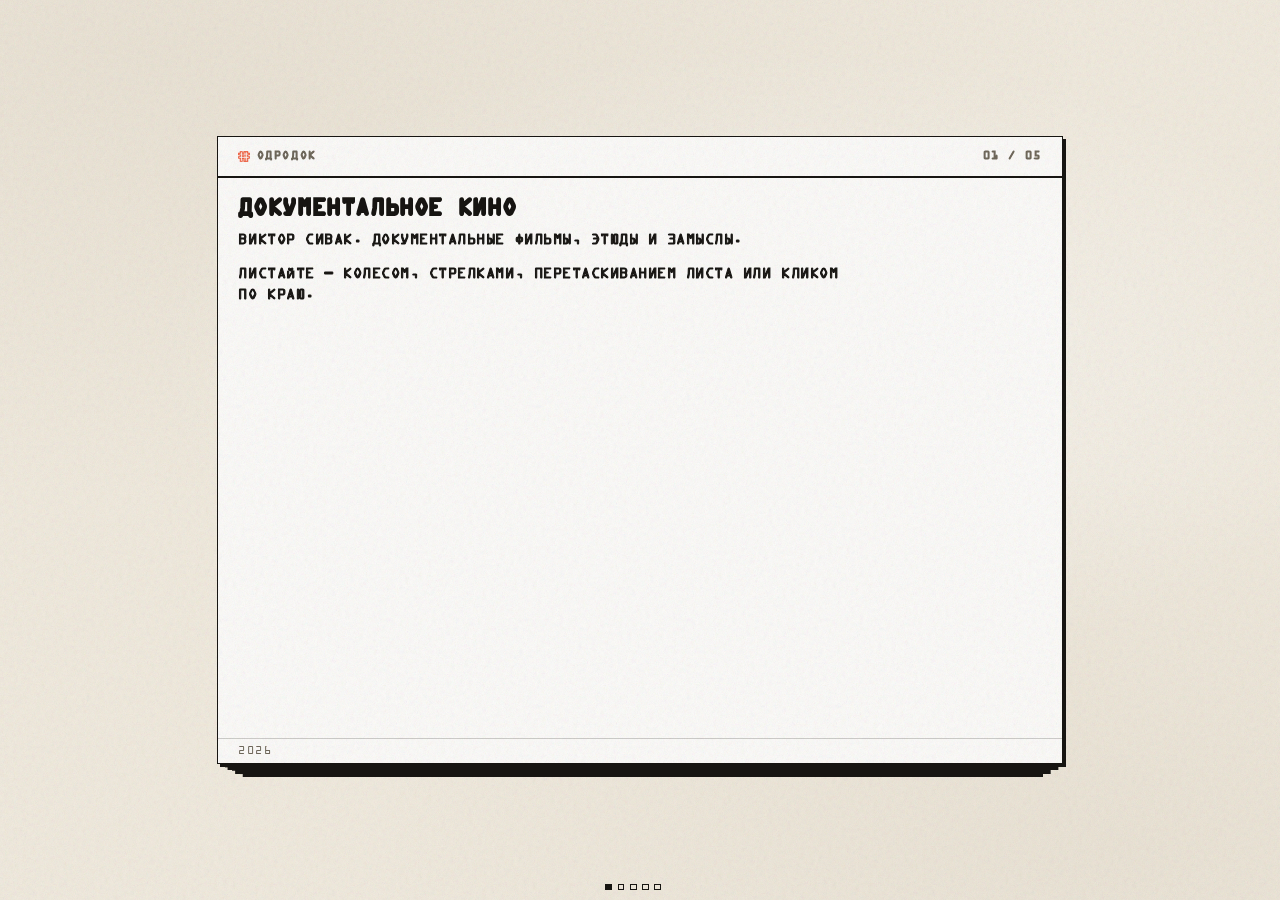
==== commit f2f4cebc: "Архив правок Виктора в копии Desktop/одродок/site (заглушка, book.html, обложки works) — до обновлен" ====
--- a/index.html
+++ b/index.html
@@ -6,161 +6,636 @@
 <title>Одродок</title>
 <meta name="description" content="Одродок — документальное кино.">
 
-<link rel="icon" href="favicon.ico" sizes="any">
-<link rel="apple-touch-icon" href="assets/icons/apple-touch-icon.png">
-<link rel="manifest" href="site.webmanifest">
+<link rel="icon" href="/favicon.ico" sizes="any">
+<link rel="apple-touch-icon" href="/assets/icons/apple-touch-icon.png">
 <meta name="theme-color" content="#f2ece0">
 <meta property="og:type" content="website">
 <meta property="og:site_name" content="Одродок">
-<meta property="og:title" content="Одродок">
-<meta property="og:description" content="Документальное кино.">
+<meta property="og:title" content="Одродок — документальное кино">
+<meta property="og:description" content="Фильмы, этюды и замыслы Виктора Сивака.">
 <meta property="og:url" content="https://odrodok.ru/">
 <meta property="og:image" content="https://odrodok.ru/assets/icons/icon-512.png">
 
-<!--
-  Картотека. Разметка общая для всех частей; кто что трогает —
-  docs/dizain/peredacha-kartoteka.md, раздел «Раскладка файлов».
-  Состояние страницы — атрибуты на <body>, их ставит OD.set() из js/dannye.js:
-    data-open="0|1"  data-sort="new|old"  data-sound="on|off"  data-phone="0|1"
--->
-<link rel="preload" href="assets/kartoteka/ocra-bold.woff2" as="font" type="font/woff2" crossorigin>
-<link rel="stylesheet" href="css/baza.css">
-<!-- движение стопки и переворот первому экрану не нужны — без блокировки отрисовки -->
-<link rel="stylesheet" href="css/stopka.css" media="print" onload="this.media='all'">
-<link rel="stylesheet" href="css/perevorot.css" media="print" onload="this.media='all'">
-<noscript><link rel="stylesheet" href="css/stopka.css"><link rel="stylesheet" href="css/perevorot.css"></noscript>
-<link rel="stylesheet" href="css/telefon.css">
-
-<script src="js/dannye.js" defer></script>
-<script src="js/stopka.js" defer></script>
-<script src="js/perevorot.js" defer></script>
-<script src="js/zvuk.js" defer></script>
-<script src="js/telefon.js" defer></script>
+<style>
+/* ── ШРИФТЫ ─────────────────────────────────────────────── */
+@font-face{ font-family:"OCRABecker"; font-weight:400; font-style:normal; font-display:swap;
+  src:url('assets/fonts/ocra-becker.woff2') format('woff2'),
+      url('assets/fonts/ocra-becker.otf') format('opentype'); }
+
+/* ── ТОКЕНЫ ─────────────────────────────────────────────── */
+html{
+  --mobile-font-size-min:11; --mobile-font-size-max:16;
+  --desktop-font-size-min:10.5; --desktop-font-size-max:15;
+  --mobile-viewport-min:320; --mobile-desktop-breakpoint:768; --desktop-viewport-max:1500;
+  font-size:calc(var(--mobile-font-size-min) * 1px);
+}
+@media screen and (min-width:320px){html{font-size:calc(var(--mobile-font-size-min) * 1px + (var(--mobile-font-size-max) - var(--mobile-font-size-min)) * ((100vw - var(--mobile-viewport-min) * 1px) / (var(--mobile-desktop-breakpoint) - var(--mobile-viewport-min))))}}
+@media screen and (min-width:768px){html{font-size:calc(var(--desktop-font-size-min) * 1px + (var(--desktop-font-size-max) - var(--desktop-font-size-min)) * ((100vw - var(--mobile-desktop-breakpoint) * 1px) / (var(--desktop-viewport-max) - var(--mobile-desktop-breakpoint))))}}
+@media screen and (min-width:1500px){html{font-size:calc(var(--desktop-font-size-max) * 1px)}}
+
+:root{
+  --c-paper:rgb(242,236,224); --c-paper2:rgb(233,226,211); --c-card:rgb(253,252,250);
+  --c-ink:rgb(23,21,18); --c-soft:rgb(112,105,92);
+  --c-brick:rgb(216,66,32); --c-mark:rgb(247,216,110);
+
+  --paper:var(--c-paper); --card:var(--c-card); --ink:var(--c-ink);
+  --soft:var(--c-soft); --brick:var(--c-brick); --mark:var(--c-mark);
+  --line:color-mix(in srgb, var(--ink) 20%, transparent);
+
+  --gap-s:.5rem; --gap-m:1rem; --gap-l:1.5rem;
+  --bw-s:1px; --bw-m:2px;
+  --stroke:1px; --stroke-h:2px;
+
+  --sh:3px 3px 0 var(--ink);
+  --sh2:2px 2px 0 var(--ink);
+  --sh-lift:7px 7px 0 var(--ink);
+  --ease:cubic-bezier(.2,.7,.3,1);
+}
+
+*{ box-sizing:border-box; }
+html,body{ margin:0; padding:0; height:100%; overflow:hidden; }
+
+body{
+  font-family:"OCRABecker", monospace;
+  color:var(--ink);
+  background-color:var(--paper);
+  background-image:
+    radial-gradient(120% 80% at 12% 6%, rgba(120,95,55,.055), transparent 62%),
+    radial-gradient(100% 70% at 88% 94%, rgba(120,95,55,.05), transparent 60%),
+    radial-gradient(70% 50% at 60% 40%, rgba(255,255,255,.5), transparent 70%);
+  -webkit-font-smoothing:antialiased;
+  overscroll-behavior:none;
+}
+
+/* зерно бумаги */
+body::before, body::after{
+  content:""; position:fixed; inset:0; pointer-events:none;
+  mix-blend-mode:multiply; z-index:60;
+}
+body::before{ opacity:.075;
+  background-image:url("data:image/svg+xml,%3Csvg xmlns='http://www.w3.org/2000/svg' width='300' height='300'%3E%3Cfilter id='f'%3E%3CfeTurbulence type='fractalNoise' baseFrequency='0.22' numOctaves='5' stitchTiles='stitch'/%3E%3C/filter%3E%3Crect width='100%25' height='100%25' filter='url(%23f)'/%3E%3C/svg%3E"); }
+body::after{ opacity:.11;
+  background-image:url("data:image/svg+xml,%3Csvg xmlns='http://www.w3.org/2000/svg' width='220' height='220'%3E%3Cfilter id='n'%3E%3CfeTurbulence type='fractalNoise' baseFrequency='0.9' numOctaves='4' stitchTiles='stitch'/%3E%3C/filter%3E%3Crect width='100%25' height='100%25' filter='url(%23n)'/%3E%3C/svg%3E"); }
+
+img{ display:block; max-width:100%; }
+button{ font:inherit; color:inherit; background:none; border:none; cursor:pointer; }
+
+/* ── СЦЕНА: стопка листов ───────────────────────────────── */
+.stage{
+  position:fixed; inset:0;
+  display:grid; place-items:center;
+  padding:clamp(.6rem, 2.2vh, 1.6rem);
+  z-index:1;
+}
+
+.sheet{
+  position:absolute;
+  width:min(92vw, 62rem);
+  height:min(88vh, 46rem);
+  background:var(--card);
+  border:var(--bw-s) solid var(--ink);
+  box-shadow:var(--sh);
+  display:flex; flex-direction:column;
+  overflow:hidden;
+  will-change:transform;
+  touch-action:pan-y;
+  user-select:none;
+}
+/* лист под курсором можно тянуть */
+.sheet.top{ cursor:grab; }
+.sheet.top.dragging{ cursor:grabbing; }
+
+/* уходящий лист чуть приподнят — видно, что он отделился от стопки */
+.sheet.lifting{ box-shadow:var(--sh-lift); }
+
+/* ── ШАПКА ЛИСТА ────────────────────────────────────────── */
+.sheet__head{
+  display:flex; align-items:center; justify-content:space-between;
+  gap:var(--gap-m);
+  padding:var(--gap-m) var(--gap-l);
+  border-bottom:var(--bw-m) solid var(--ink);
+  flex:0 0 auto;
+}
+.sheet__kicker{
+  display:flex; align-items:center; gap:.7em; min-width:0;
+  font-size:.72em; letter-spacing:.16em; text-transform:uppercase; color:var(--soft);
+  -webkit-text-stroke:var(--stroke) currentColor; paint-order:stroke fill;
+}
+/* знак живёт в шапке листа, а не поверх страницы */
+.sheet__mark{
+  display:block; height:1.15em; width:auto; flex:0 0 auto;
+  -webkit-text-stroke:0;
+}
+.sheet__num{
+  font-size:.72em; letter-spacing:.14em; color:var(--soft);
+  -webkit-text-stroke:var(--stroke) currentColor; paint-order:stroke fill;
+}
+
+/* ── ТЕЛО ЛИСТА: прокрутка только здесь ─────────────────── */
+.sheet__body{
+  flex:1 1 auto; min-height:0;
+  overflow-y:auto; overscroll-behavior:contain;
+  padding:var(--gap-l);
+  scrollbar-width:thin;
+}
+/* разворот: обложка слева, текст справа — так контент влезает без прокрутки */
+@media (min-width:900px){
+  .sheet__body.spread{
+    display:grid;
+    grid-template-columns:minmax(0,1.05fr) minmax(0,1fr);
+    gap:var(--gap-l);
+    align-content:start;
+  }
+  .sheet__body.spread .media{ margin-bottom:0; align-self:start; }
+  /* в колонке заголовку меньше места — кегль считаем от ширины колонки */
+  .sheet__body.spread h1{ margin-top:-.1em; font-size:min(1.4em, 2.1vw); }
+}
+/* лист без текста — обложка во всю полосу, заголовок под ней */
+.sheet__body.solo{ display:flex; flex-direction:column; }
+.sheet__body.solo .media{ max-height:min(64vh, 30rem); }
+.sheet__body.solo .lead:empty{ display:none; }
+.sheet__body::-webkit-scrollbar{ width:6px; }
+.sheet__body::-webkit-scrollbar-thumb{ background:var(--line); }
+
+h1{
+  margin:0 0 .5em;
+  font-size:min(1.5em, 5.2vw); line-height:1.08;
+  letter-spacing:.03em; text-transform:uppercase;
+  -webkit-text-stroke:var(--stroke-h) currentColor; paint-order:stroke fill;
+  overflow-wrap:anywhere;
+}
+.col{ min-width:0; }
+.lead{
+  font-size:.95em; line-height:1.6; letter-spacing:.04em; text-transform:uppercase;
+  -webkit-text-stroke:var(--stroke) currentColor; paint-order:stroke fill;
+  max-width:46rem;
+}
+.lead p{ margin:0 0 1em; }
+.lead p:last-child{ margin-bottom:0; }
+
+/* ── ОБЛОЖКА И ПЛЕЕР ────────────────────────────────────────
+   Обёртка держит пропорцию, обложка и iframe занимают её целиком —
+   при запуске видео лист не дёргается. */
+.media{
+  position:relative; width:100%; aspect-ratio:16/9;
+  max-height:min(46vh, 22rem);
+  border:var(--bw-s) solid var(--ink);
+  box-shadow:var(--sh2);
+  margin-bottom:var(--gap-l);
+  background:var(--paper2);
+  overflow:hidden;
+}
+.media .cover,
+.media iframe{
+  position:absolute; inset:0;
+  width:100%; height:100%; border:0;
+  object-fit:cover; display:block;
+}
+/* кнопка воспроизведения поверх обложки */
+.media[data-video] .play{
+  position:absolute; inset:0; z-index:1;
+  display:grid; place-items:center;
+  border:0; padding:0; background:transparent; cursor:pointer;
+}
+.media[data-video] .play i{
+  display:grid; place-items:center;
+  width:3.2em; height:3.2em;
+  background:var(--card); color:var(--ink);
+  border:var(--bw-s) solid var(--ink);
+  box-shadow:var(--sh);
+  font-style:normal; font-size:1em; padding-left:.15em;
+  transition:background .15s var(--ease), box-shadow .15s var(--ease), transform .15s var(--ease);
+}
+.media[data-video] .play:hover i{
+  background:var(--brick); color:var(--card);
+  box-shadow:var(--sh-lift); transform:translate(-2px,-2px);
+}
+.media[data-video] .play:active i{ box-shadow:none; transform:translate(3px,3px); }
+.media.playing .play{ display:none; }
+
+/* ── ПОДВАЛ ЛИСТА ───────────────────────────────────────── */
+.sheet__foot{
+  flex:0 0 auto;
+  display:flex; align-items:center; justify-content:space-between; gap:var(--gap-m);
+  padding:var(--gap-s) var(--gap-l);
+  border-top:var(--bw-s) solid var(--line);
+  font-size:.72em; letter-spacing:.14em; text-transform:uppercase; color:var(--soft);
+}
+.enter{
+  display:inline-flex; align-items:center; gap:.5em;
+  padding:.45em .9em;
+  background:var(--card); color:var(--ink);
+  border:var(--bw-s) solid var(--ink);
+  box-shadow:var(--sh2);
+  font-size:1em; letter-spacing:.14em; text-transform:uppercase;
+  -webkit-text-stroke:var(--stroke) currentColor; paint-order:stroke fill;
+  transition:background .15s var(--ease), box-shadow .15s var(--ease), transform .15s var(--ease);
+}
+.enter:hover{ background:var(--mark); box-shadow:var(--sh); transform:translate(-1px,-1px); }
+.enter:active{ box-shadow:none; transform:translate(2px,2px); }
+.acts{ display:flex; align-items:center; gap:var(--gap-s); flex:0 0 auto; }
+
+/* ── КРАЯ ДЛЯ КЛИКА ─────────────────────────────────────── */
+.edge{
+  position:fixed; top:0; bottom:0; width:clamp(48px, 7vw, 110px);
+  z-index:40; border:none; background:transparent;
+  display:grid; place-items:center;
+  opacity:0; transition:opacity .2s var(--ease);
+}
+.edge:hover{ opacity:1; }
+.edge--prev{ left:0; cursor:w-resize; }
+.edge--next{ right:0; cursor:e-resize; }
+.edge span{
+  font-size:1.4rem; color:var(--soft);
+  -webkit-text-stroke:.5px currentColor; paint-order:stroke fill;
+}
+
+/* ── СЧЁТЧИК И ХЛЕБНЫЕ КРОШКИ ───────────────────────────── */
+.hud{
+  position:fixed; left:0; right:0; bottom:0;
+  display:flex; align-items:center; justify-content:center; gap:var(--gap-m);
+  padding:.7rem;
+  font-size:.7rem; letter-spacing:.14em; text-transform:uppercase; color:var(--soft);
+  z-index:50; pointer-events:none;
+}
+.hud b{ font-weight:400; color:var(--ink); }
+.hud .back{
+  pointer-events:auto;
+  border:var(--bw-s) solid var(--ink); background:var(--card);
+  padding:.35em .7em; box-shadow:var(--sh2);
+  font-size:1em; letter-spacing:.14em; text-transform:uppercase; color:var(--ink);
+}
+.hud .back:hover{ background:var(--mark); }
+.hud .back[hidden]{ display:none; }
+
+/* точки-страницы */
+.dots{ display:flex; gap:.4rem; pointer-events:auto; }
+.dot{
+  width:.5rem; height:.5rem; border:1px solid var(--ink); background:transparent;
+  padding:0; transition:background .15s var(--ease);
+}
+.dot[aria-current="true"]{ background:var(--ink); }
+
+@media (max-width:768px){
+  .sheet{ width:94vw; height:82vh; }
+  .edge{ width:44px; }
+}
+
+@media (prefers-reduced-motion: reduce){
+  .sheet{ transition:none !important; }
+}
+</style>
 </head>
-<body data-open="0" data-sort="new" data-sound="on" data-phone="0">
-
-<!-- поля экрана: прижаты к краям окна, не к сцене -->
-<div class="rail rail-l" aria-hidden="true">виктор сивак · одродок</div>
-<div class="rail rail-r" aria-hidden="true" data-role="clock">(00.00.00) 00:00:00</div>
-
-<!-- сцена: геометрия холста 1440×900 (телефон 390×844), масштаб под окно — переменная --k -->
-<div class="stage" id="stage">
-
-  <!-- верхняя панель: появляется, когда стопка доехала -->
-  <div class="panel" id="panel">
-    <button type="button" class="btn-orange" data-action="close">✕ Закрыть</button>
-    <div class="sw" role="group" aria-label="Порядок карточек">
-      <span class="sw-knob"></span>
-      <button type="button" class="sw-opt" data-action="sort" data-sort="new" aria-pressed="true"><span class="only-desk">сначала новые</span><span class="only-phone">новые</span></button>
-      <button type="button" class="sw-opt" data-action="sort" data-sort="old" aria-pressed="false"><span class="only-desk">сначала старые</span><span class="only-phone">старые</span></button>
-    </div>
-    <button type="button" class="btn-icon" data-action="sound" aria-label="Выключить звук" aria-pressed="true">
-      <svg width="14" height="12" viewBox="0 0 14 12" aria-hidden="true">
-        <path d="M1 4h2.5L7 1v10L3.5 8H1z" fill="currentColor"/>
-        <path class="snd-on" d="M9 3.5c1 .7 1 4.3 0 5M11 2c2 1.4 2 6.6 0 8" fill="none" stroke="currentColor" stroke-width="1.2" stroke-linecap="round"/>
-        <path class="snd-off" d="M9 4l4 4M13 4l-4 4" fill="none" stroke="currentColor" stroke-width="1.2" stroke-linecap="round"/>
-      </svg>
-    </button>
-  </div>
-
-  <!-- первый экран -->
-  <section class="intro" id="intro" aria-label="Виктор Сивак">
-    <figure class="photo">
-      <img src="assets/kartoteka/foto-tone.webp" data-fallback="none" alt="Виктор Сивак" width="392" height="392" fetchpriority="high">
-      <span class="photo-shade"></span>
-      <figcaption>[место, год]</figcaption>
-      <span class="photo-tape"></span>
-    </figure>
-    <img class="sign" src="assets/kartoteka/znak-88.webp" alt="Одродок" width="44" height="44" decoding="async">
-    <div class="intro-text">
-      <div class="eyebrow">одродок · личная картотека</div>
-      <h1 class="name">Виктор<br class="only-desk"> Сивак</h1>
-      <p>Привет. Я снимаю документальное кино: о людях, с которыми мне спокойно, и о местах, куда хочется вернуться.</p>
-      <p>Здесь моя картотека. Каждый фильм — отдельная карточка: обложка, кадры, пара строк о том, как он появился, и сам фильм на обороте.</p>
-      <p><span class="only-desk">Потяните стопку сверху — карточки выпадут, их можно листать.</span><span class="only-phone">Смахните вниз — карточки выпадут, их можно листать.</span></p>
-    </div>
-  </section>
-
-  <!-- стопка: карточки вставляет OD.render() из шаблона ниже, двигает js/stopka.js -->
-  <div class="stack" id="stack" aria-label="Картотека">
-    <div class="stack-seat" id="stack-seat"></div>
-  </div>
-
-  <button type="button" class="pull" id="pull" data-action="open">↓ потяните</button>
+<body>
+
+<div class="stage" id="stage"></div>
+
+<button class="edge edge--prev" id="edgePrev" aria-label="Предыдущая"><span>‹</span></button>
+<button class="edge edge--next" id="edgeNext" aria-label="Следующая"><span>›</span></button>
+
+<div class="hud">
+  <button class="back" id="back" hidden>← назад</button>
+  <div class="dots" id="dots"></div>
+  <span id="counter"></span>
 </div>
 
-<!--
-  Шаблон одной карточки. Заполняет OD.card() в js/dannye.js.
-  data-role — куда кладутся данные, data-action — что делает кнопка.
-  Классы и роли менять только через передачу: на них стоят все части.
--->
-<template id="tpl-card">
-  <article class="c" data-slug="" data-i="" data-depth="">
-    <button type="button" class="tab" data-action="pick" data-role="tab"></button>
-    <div class="c-persp">
-      <div class="flip" data-role="flip">
-
-        <section class="face card front" data-role="front">
-          <span class="ln hdr-l" data-role="hdr-l"></span>
-          <span class="ln hdr-r" data-role="hdr-r"></span>
-          <div class="cover-box">
-            <div class="cover-flip" data-role="cover-flip">
-              <div class="cface cover-front">
-                <img class="cover" data-role="cover" alt="">
-                <span class="ph cover-ph" data-role="cover-ph" hidden></span>
-                <span class="corner tl"></span><span class="corner tr"></span><span class="corner bl"></span><span class="corner br"></span>
-                <span class="light"></span>
-              </div>
-              <div class="cface cover-back" data-role="player"></div>
-            </div>
-          </div>
-          <div class="actions">
-            <button type="button" class="btn-white" data-action="watch">
-              <svg class="i-play" width="12" height="14" viewBox="0 0 12 14" aria-hidden="true"><path d="M1 1l10 6-10 6z" fill="currentColor"/></svg>
-              <svg class="i-stop" width="12" height="12" viewBox="0 0 12 12" aria-hidden="true"><rect x="1" y="1" width="10" height="10" fill="currentColor"/></svg>
-              <span class="t-play">Смотреть</span><span class="t-stop">Стоп</span>
-            </button>
-            <button type="button" class="btn-white" data-action="frames">
-              <svg width="14" height="12" viewBox="0 0 14 12" aria-hidden="true"><rect x="1" y="1" width="12" height="10" fill="none" stroke="currentColor" stroke-width="1.6"/><path d="M4 1v10M10 1v10" stroke="currentColor" stroke-width="1.2"/></svg>
-              Кадры
-            </button>
-          </div>
-          <dl class="fields" data-role="fields"></dl>
-          <p class="par desc" data-role="desc"></p>
-          <span class="sheet" data-role="sheet"></span>
-          <div class="wear" data-role="wear"></div>
-          <span class="mark" data-role="mark"></span>
-          <span class="hole"></span>
-          <span class="light"></span>
-        </section>
-
-        <section class="face card back" data-role="back">
-          <span class="ln hdr-l" data-role="back-hdr-l"></span>
-          <span class="ln hdr-r" data-role="back-hdr-r"></span>
-          <div class="shots-window">
-            <div class="strip" data-role="strip"></div>
-          </div>
-          <div class="shots-nav">
-            <button type="button" class="btn-white sq" data-action="shot-prev" aria-label="Предыдущий кадр"><span class="only-desk">↑</span><span class="only-phone">←</span></button>
-            <span class="counter" data-role="counter"></span>
-            <button type="button" class="btn-white sq" data-action="shot-next" aria-label="Следующий кадр"><span class="only-desk">↓</span><span class="only-phone">→</span></button>
-          </div>
-          <div class="thumbs" data-role="thumbs">
-            <span class="thumbs-frame"></span>
-          </div>
-          <div class="actions">
-            <button type="button" class="btn-white" data-action="to-front">↺ К обложке</button>
-          </div>
-          <span class="sheet" data-role="back-sheet"></span>
-          <div class="wear" data-role="back-wear"></div>
-          <span class="hole"></span>
-          <span class="light"></span>
-        </section>
-
+<script>
+// ── СОДЕРЖАНИЕ КНИГИ ────────────────────────────────────────
+// Первый уровень — разделы. У раздела может быть children:
+// тогда на листе появляется кнопка входа во вложенную книгу.
+const BOOK = [
+  {
+    kicker: 'Одродок',
+    title: 'Документальное кино',
+    cover: null,
+    html: `<p>виктор сивак. документальные фильмы, этюды и замыслы.</p>
+           <p>листайте — колесом, стрелками, перетаскиванием листа или кликом по краю.</p>`,
+    foot: '2026'
+  },
+  {
+    kicker: 'Раздел',
+    title: 'Фильмы',
+    cover: 'assets/works/gde-nas-net.webp',
+    html: `<p>длинные работы. смотреть можно прямо здесь.</p>`,
+    foot: '3 фильма',
+    children: [
+      { kicker:'Фильм', title:'О, Марго',
+        cover: 'assets/works/o-margo.webp',
+        video:'1abadb69-43b8-4262-acf4-dae4f03ad95b', html:'', foot:'36 мин 56 с' },
+      { kicker:'Фильм', title:'Где нас нет',
+        cover: 'assets/works/gde-nas-net.webp',
+        video:'96353460-8e1d-46ec-beca-57fdfd605f1e', html:'', foot:'22 мин 22 с' },
+      { kicker:'Фильм', title:'Человеку нужен человек',
+        cover: 'assets/works/chelovek-nuzhen.webp',
+        video:'88d61280-9d4b-4356-8ec5-976acab07675', html:'', foot:'8 мин 08 с' }
+    ]
+  },
+  {
+    kicker: 'Раздел',
+    title: 'Этюды',
+    cover: 'assets/works/pervoprohodec.webp',
+    html: `<p>короткие работы — по одному наблюдению каждая. последняя: «первопроходец», угличи, июль 2026.</p>`,
+    foot: '4 работы',
+    children: [
+      { kicker:'Этюд · 2026', title:'Первопроходец',
+        cover: 'assets/works/pervoprohodec.webp',
+        video:'ee92017b-167c-4e0b-9fca-beb5c7ed3d4f',
+        html:`<p>полтора дня с гришей порядковым в угличах. он почти не говорит — пространство открывается через него.</p>`,
+        foot:'Угличи · 7 мин 47 с' },
+      { kicker:'Этюд', title:'Место, в котором мне спокойно',
+        cover: 'assets/works/mesto.webp',
+        video:'2cf05049-dd93-4803-b9ff-a8059701dcbd', html:'', foot:'3 мин 50 с' },
+      { kicker:'Этюд', title:'Человек, с которым мне спокойно',
+        cover: 'assets/works/chelovek-spokoino.webp',
+        video:'5a42c0d4-8bc1-4459-bf6f-6da90d7a213a', html:'', foot:'6 мин 00 с' },
+      { kicker:'Этюд', title:'Бадаевский этюд',
+        cover: 'assets/works/badaevsky.webp',
+        video:'c1f6200a-8d14-4bf5-a08d-120f023418b0', html:'', foot:'3 мин 10 с' }
+    ]
+  },
+  {
+    kicker: 'Раздел',
+    title: 'Замыслы',
+    cover: 'assets/pervoprohodcy/cover.webp',
+    html: `<p>то, что снимается сейчас или готовится к съёмкам.</p>`,
+    foot: '2 замысла',
+    children: [
+      {
+        kicker: 'Замысел · 2026',
+        title: 'Первопроходцы',
+        cover: 'assets/pervoprohodcy/cover.webp',
+        video: 'ee92017b-167c-4e0b-9fca-beb5c7ed3d4f',
+        html: `<p>я живу в мегаполисе и хочу уехать. не знаю, чего это стоит, поэтому еду туда, где люди уже уехали.</p>
+               <p>на волге под угличем с нуля строят деревню — место для тех, кто решился уйти подальше от москвы. сейчас там стройка и один постоянный житель.</p>
+               <p>этот житель — гриша порядков. он сменил московский офис на жизнь в шоуруме: живёт в прекрасном доме, но не может пользоваться его кухней.</p>
+               <p>вопрос ко всем один: что человек получает, уезжая из города, и чем за это платит.</p>`,
+        foot: 'Съёмки в сентябре'
+      },
+      {
+        kicker: 'Замысел · 2026',
+        title: 'Воздух в Абрамцево',
+        cover: 'assets/vozduh/shot-09.webp',
+        html: `<p>я плохо помню своё детство. почти ничего не осталось. поэтому еду туда, где четыре дня подряд его будут вспоминать.</p>
+               <p>в абрамцево, на даче, моя жена алина и её мама впервые делают музыкальную резиденцию «воздух». приезжают музыканты, живут в доме четыре дня и пишут песни вместе.</p>
+               <p>150 лет назад здесь уже было так. в абрамцево съехались художники, стали жить вместе, ставить спектакли, строить церковь — и открыли новое направление в русском искусстве.</p>`,
+        foot: '14 кадров из этюда'
+      }
+    ]
+  },
+  {
+    kicker: 'Контакты',
+    title: 'Написать',
+    cover: null,
+    html: `<p>по вопросам показов, фестивалей и совместной работы.</p>
+           <p>viktor.m.sivak@gmail.com</p>`,
+    foot: '© 2026 Одродок'
+  }
+];
+
+// ── СОСТОЯНИЕ ───────────────────────────────────────────────
+const stage    = document.getElementById('stage');
+const dotsEl   = document.getElementById('dots');
+const counter  = document.getElementById('counter');
+const backBtn  = document.getElementById('back');
+
+let stack  = [{ pages: BOOK, index: 0, title: null }];  // стек уровней
+let sheets = [];        // DOM-листы текущего уровня
+let busy   = false;
+
+const level = () => stack[stack.length - 1];
+
+// ── СБОРКА ЛИСТА ────────────────────────────────────────────
+function buildSheet(page, i, total){
+  const el = document.createElement('article');
+  el.className = 'sheet';
+
+  // обложка и, если есть видео, кнопка воспроизведения поверх неё
+  const media = page.cover
+    ? `<div class="media"${page.video ? ` data-video="${page.video}"` : ''}>
+         <img class="cover" src="${page.cover}" alt="" loading="lazy">
+         ${page.video ? '<button class="play" aria-label="Смотреть"><i>▶</i></button>' : ''}
+       </div>`
+    : '';
+
+  const acts = [
+    page.video ? `<button class="enter" data-play>смотреть →</button>` : '',
+    page.children ? `<button class="enter" data-enter="${i}">открыть ${page.children.length} →</button>` : ''
+  ].filter(Boolean).join('');
+
+  el.innerHTML = `
+    <header class="sheet__head">
+      <span class="sheet__kicker">
+        <img class="sheet__mark" src="assets/mark.webp" alt="Одродок">
+        ${page.kicker || ''}
+      </span>
+      <span class="sheet__num">${String(i + 1).padStart(2,'0')} / ${String(total).padStart(2,'0')}</span>
+    </header>
+    <div class="sheet__body${page.cover ? (page.html ? ' spread' : ' solo') : ''}">
+      ${media}
+      <div class="col">
+        <h1>${page.title}</h1>
+        <div class="lead">${page.html || ''}</div>
       </div>
     </div>
-    <div class="shade"></div>
-  </article>
-</template>
+    <footer class="sheet__foot">
+      <span>${page.foot || ''}</span>
+      <span class="acts">${acts}</span>
+    </footer>`;
+  return el;
+}
+
+function render(){
+  const { pages, index } = level();
+  stage.innerHTML = '';
+  sheets = pages.map((p, i) => {
+    const el = buildSheet(p, i, pages.length);
+    stage.appendChild(el);
+    return el;
+  });
+  layout();
+  renderHud();
+}
+
+// раскладка стопки: текущий сверху, следующие чуть ниже и мельче
+function layout(animate = true){
+  const { index } = level();
+  sheets.forEach((el, i) => {
+    const d = i - index;                    // 0 — текущий, >0 — под ним
+
+    // ушёл с экрана — гасим плеер, чтобы звук не шёл из-под стопки
+    if (d !== 0){
+      const m = el.querySelector('.media.playing');
+      if (m){ m.classList.remove('playing'); const f = m.querySelector('iframe'); if (f) f.remove(); }
+    }
+
+    el.classList.toggle('top', d === 0);
+    el.style.transition = animate
+      ? 'transform .42s var(--ease), opacity .42s var(--ease), box-shadow .2s var(--ease)'
+      : 'none';
+
+    if (d < 0){                              // уже пролистанные — ушли влево
+      el.style.transform = `translate3d(-115%, 0, 0) rotate(-4deg)`;
+      el.style.opacity = 0;
+      el.style.zIndex = 1;
+      el.style.pointerEvents = 'none';
+    } else {                                 // текущий и стопка под ним
+      const depth = Math.min(d, 3);
+      el.style.transform =
+        `translate3d(0, ${depth * 9}px, 0) scale(${1 - depth * 0.018})`;
+      el.style.opacity = d > 3 ? 0 : 1;
+      el.style.zIndex = 30 - depth;
+      el.style.pointerEvents = d === 0 ? 'auto' : 'none';
+    }
+  });
+}
+
+function renderHud(){
+  const { pages, index, title } = level();
+  dotsEl.innerHTML = pages.map((p, i) =>
+    `<button class="dot" data-go="${i}" aria-current="${i === index}" aria-label="${p.title}"></button>`
+  ).join('');
+  counter.textContent = title ? title : '';
+  backBtn.hidden = stack.length === 1;
+}
+
+// ── ЛИСТАНИЕ ────────────────────────────────────────────────
+function go(dir){
+  const lv = level();
+  const next = lv.index + dir;
+  if (next < 0 || next >= lv.pages.length || busy) return;
+  busy = true;
+  lv.index = next;
+  layout();
+  renderHud();
+  setTimeout(() => busy = false, 300);
+}
+
+function goTo(i){
+  const lv = level();
+  if (i === lv.index || busy) return;
+  busy = true;
+  lv.index = i;
+  layout();
+  renderHud();
+  setTimeout(() => busy = false, 300);
+}
+
+function enter(i){
+  const page = level().pages[i];
+  if (!page.children) return;
+  stack.push({ pages: page.children, index: 0, title: page.title });
+  render();
+}
+
+function back(){
+  if (stack.length === 1) return;
+  stack.pop();
+  render();
+}
+
+// ── УПРАВЛЕНИЕ: клавиши ────────────────────────────────────
+addEventListener('keydown', e => {
+  if (e.key === 'ArrowRight' || e.key === 'PageDown' || e.key === ' ') { e.preventDefault(); go(1); }
+  if (e.key === 'ArrowLeft'  || e.key === 'PageUp')  { e.preventDefault(); go(-1); }
+  if (e.key === 'Escape') back();
+});
+
+// ── УПРАВЛЕНИЕ: колесо ─────────────────────────────────────
+// внутри длинного текста колесо прокручивает; долистав до края — листает лист
+let wheelLock = 0;
+addEventListener('wheel', e => {
+  const body = e.target.closest('.sheet__body');
+  if (body){
+    const atTop = body.scrollTop <= 0;
+    const atEnd = body.scrollTop + body.clientHeight >= body.scrollHeight - 1;
+    const scrollable = body.scrollHeight > body.clientHeight + 2;
+    if (scrollable && !((e.deltaY > 0 && atEnd) || (e.deltaY < 0 && atTop))) return;
+  }
+  const now = Date.now();
+  if (now - wheelLock < 480) return;
+  if (Math.abs(e.deltaY) < 12 && Math.abs(e.deltaX) < 12) return;
+  wheelLock = now;
+  go((e.deltaY || e.deltaX) > 0 ? 1 : -1);
+}, { passive:true });
+
+// ── УПРАВЛЕНИЕ: перетаскивание листа ───────────────────────
+let drag = null;
+
+stage.addEventListener('pointerdown', e => {
+  const el = sheets[level().index];
+  if (!el || busy) return;
+  if (e.target.closest('.enter, .play')) return;          // кнопки не тянем
+  if (e.target.closest('.media.playing')) return;         // и запущенный плеер тоже
+  const body = e.target.closest('.sheet__body');
+  drag = {
+    el, id:e.pointerId,
+    x:e.clientX, y:e.clientY,
+    dx:0, dy:0, t:Date.now(),
+    fromBody: body && body.scrollHeight > body.clientHeight + 2
+  };
+  el.setPointerCapture(e.pointerId);
+  el.style.transition = 'none';
+});
+
+addEventListener('pointermove', e => {
+  if (!drag || e.pointerId !== drag.id) return;
+  drag.dx = e.clientX - drag.x;
+  drag.dy = e.clientY - drag.y;
+
+  // вертикальный жест внутри прокручиваемого текста — не листаем
+  if (drag.fromBody && Math.abs(drag.dy) > Math.abs(drag.dx)) return;
+
+  drag.el.classList.add('dragging','lifting');
+  const rot = drag.dx / 60;                                // лист слегка кренится
+  drag.el.style.transform = `translate3d(${drag.dx}px, ${Math.abs(drag.dx) * .02}px, 0) rotate(${rot}deg)`;
+});
+
+addEventListener('pointerup', e => {
+  if (!drag || e.pointerId !== drag.id) return;
+  const { el, dx, t } = drag;
+  const speed = Math.abs(dx) / Math.max(1, Date.now() - t);   // px/ms — учитываем флик
+  el.classList.remove('dragging','lifting');
+  el.style.transition = 'transform .42s var(--ease), opacity .42s var(--ease)';
+
+  const passed = Math.abs(dx) > el.offsetWidth * 0.22 || speed > 0.55;
+  drag = null;
+
+  if (passed && dx < 0) { go(1); }
+  else if (passed && dx > 0) { go(-1); }
+  else { layout(); }                                          // не дотянул — пружинка назад
+});
+
+// ── УПРАВЛЕНИЕ: края и точки ───────────────────────────────
+document.getElementById('edgeNext').onclick = () => go(1);
+document.getElementById('edgePrev').onclick = () => go(-1);
+backBtn.onclick = back;
+
+// ── ПЛЕЕР ──────────────────────────────────────────────────
+// обложка подменяется iframe кинескопа прямо в листе,
+// пропорция уже задана обёрткой — стопка не дёргается
+function play(sheet){
+  const media = sheet && sheet.querySelector('.media[data-video]');
+  if (!media || media.classList.contains('playing')) return;
+  const id = media.dataset.video;
+  const f = document.createElement('iframe');
+  f.src = `https://kinescope.io/embed/${id}?autoplay=1`;
+  f.allow = 'autoplay; fullscreen; picture-in-picture; encrypted-media;';
+  f.allowFullscreen = true;
+  f.frameBorder = '0';
+  media.appendChild(f);
+  media.classList.add('playing');
+}
+
+document.addEventListener('click', e => {
+  const dot = e.target.closest('[data-go]');
+  if (dot) goTo(+dot.dataset.go);
+  const btn = e.target.closest('[data-enter]');
+  if (btn) enter(+btn.dataset.enter);
+  const p = e.target.closest('[data-play], .media[data-video] .play');
+  if (p) play(p.closest('.sheet'));
+});
+
+render();
+</script>
 </body>
 </html>
